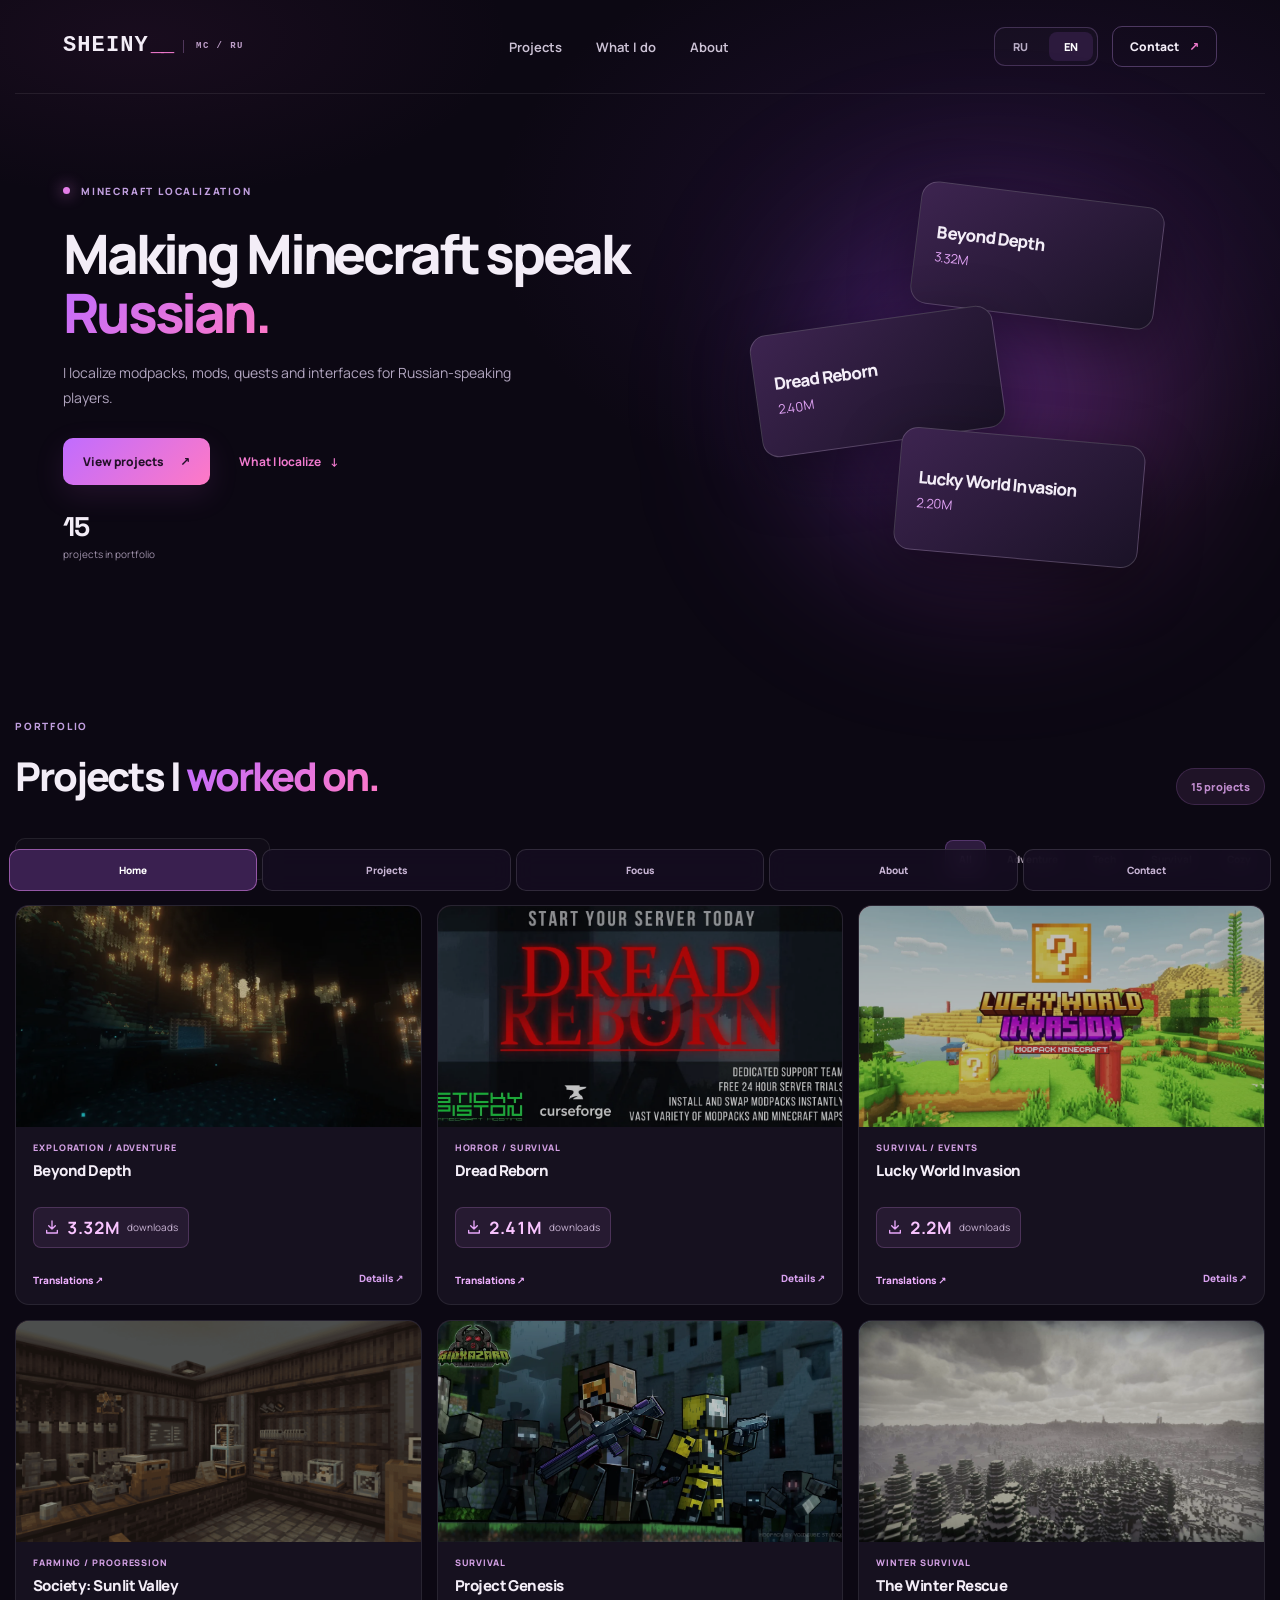
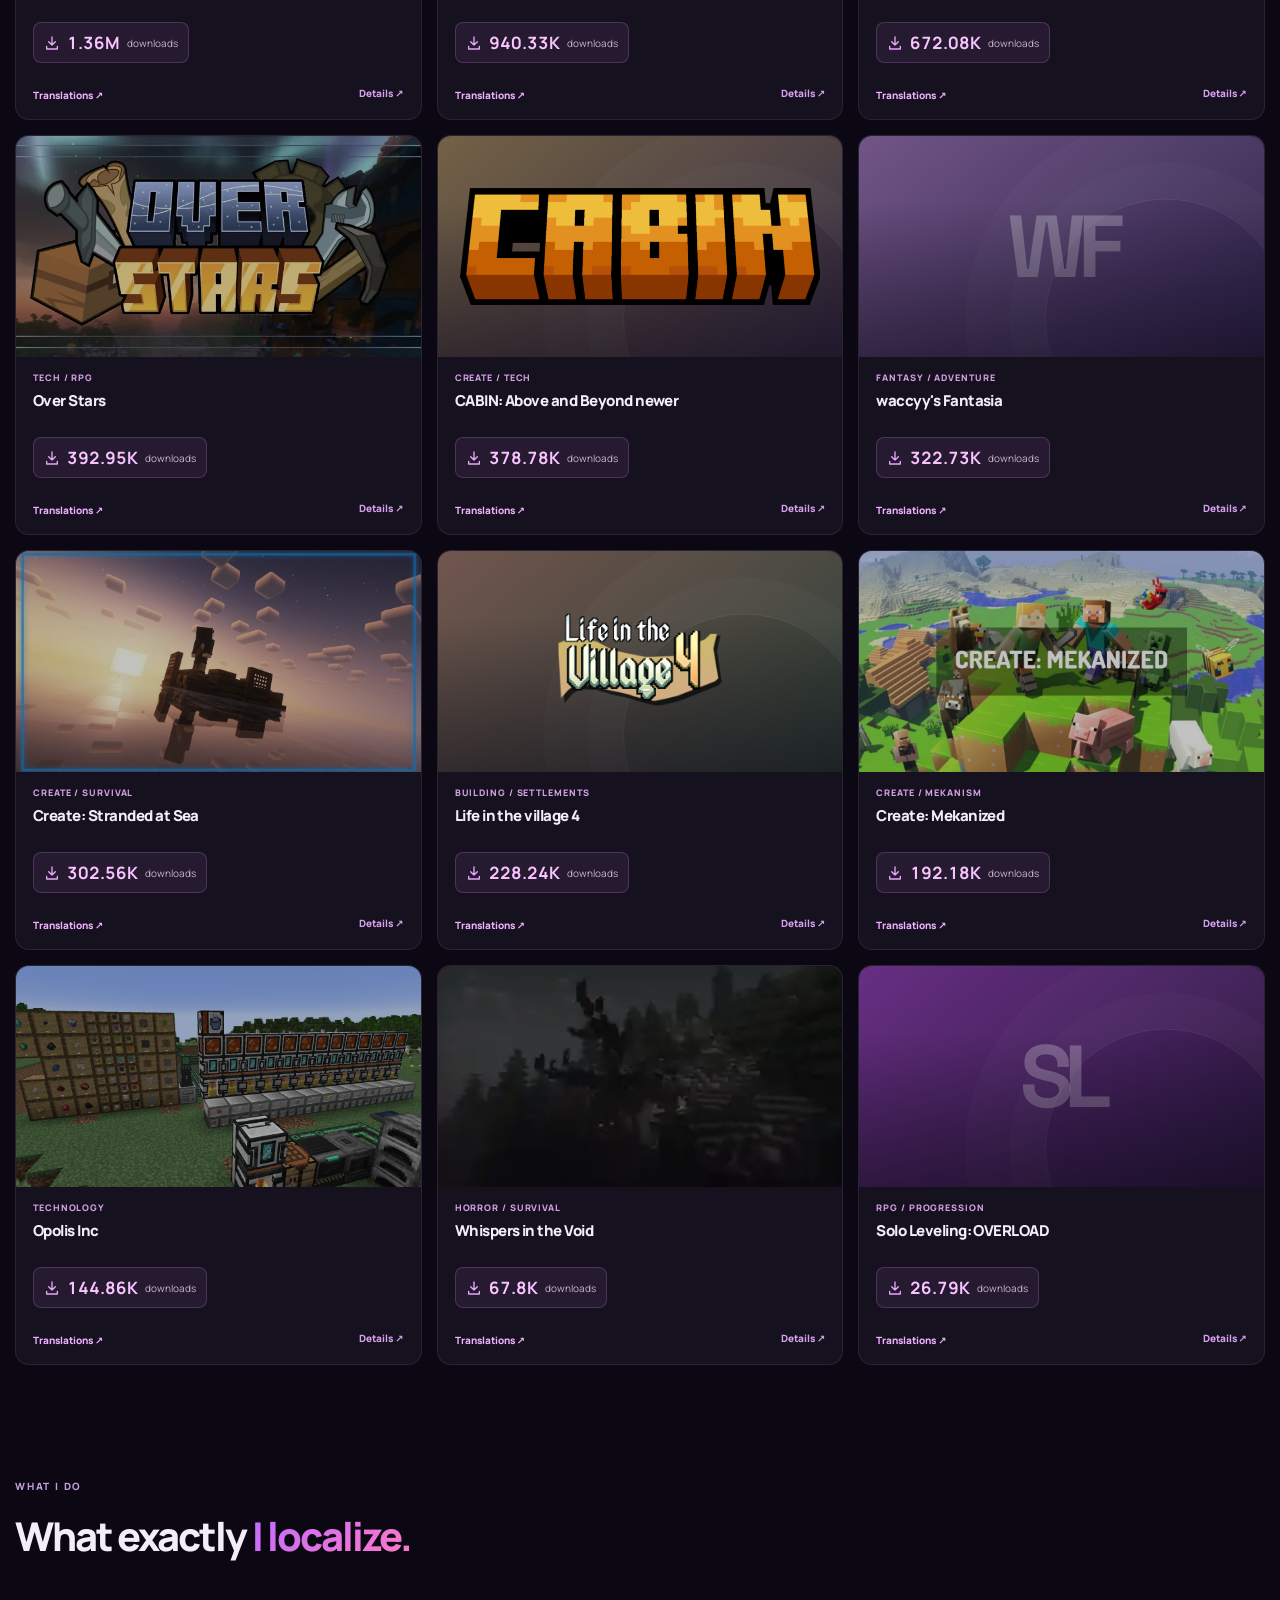
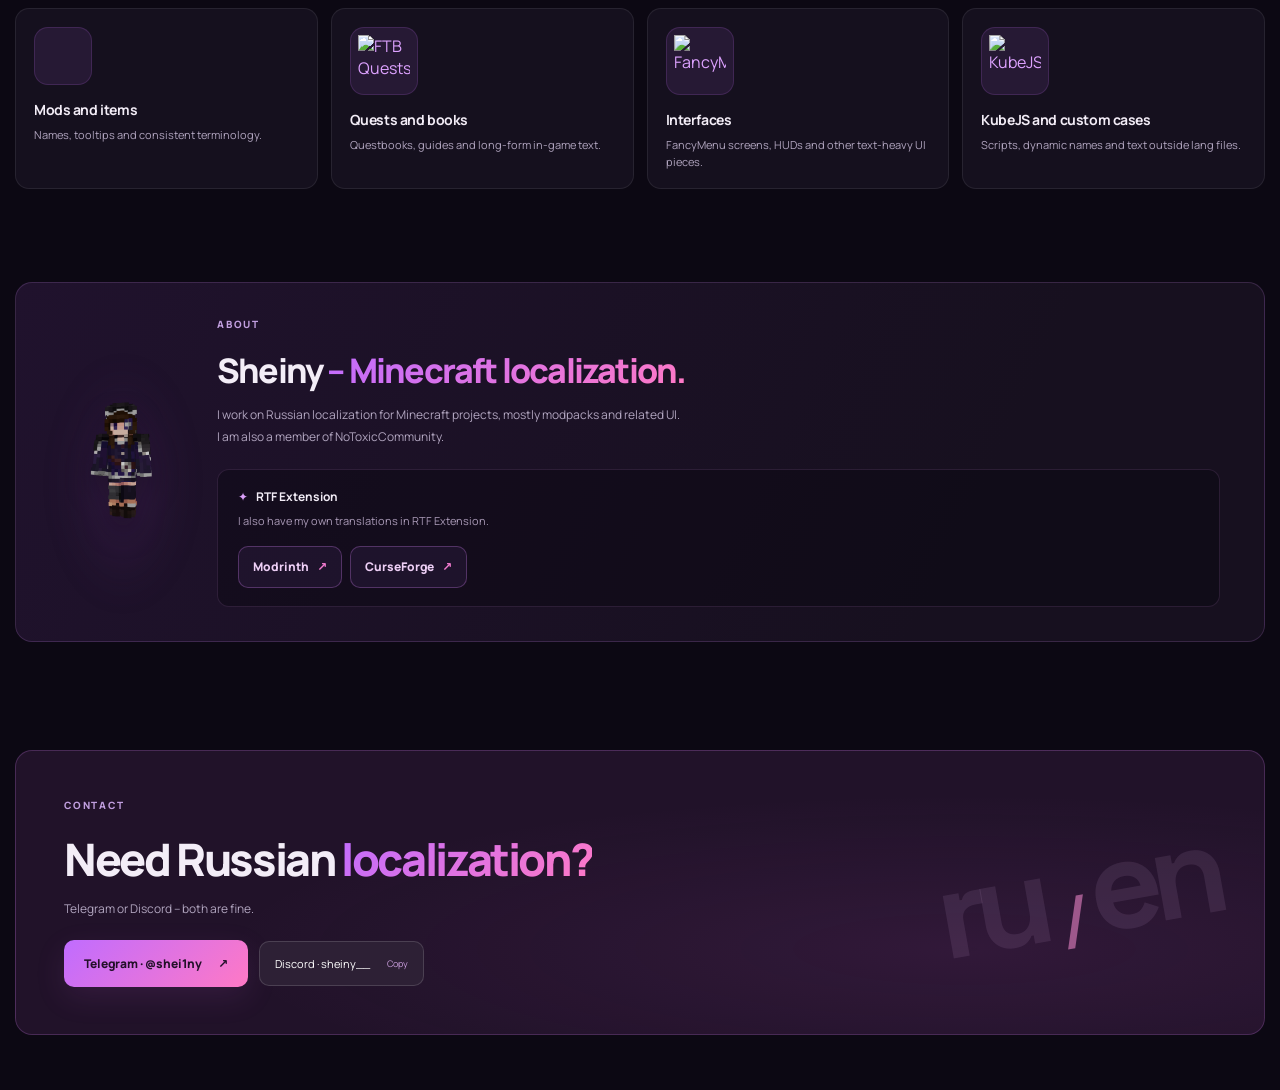
==== index.html @ 76d70dc8 "Replace rotating awkward poses with single natural Sheiny portrait; remove prop images" ====
<!doctype html>
<html lang="ru">
<head>
  <meta charset="utf-8">
  <meta name="viewport" content="width=device-width, initial-scale=1">
  <meta name="theme-color" content="#0c0813">
  <meta name="description" content="Sheiny – Minecraft localization portfolio.">
  <meta property="og:type" content="website">
  <meta property="og:title" content="Sheiny – Minecraft localization">
  <meta property="og:description" content="Minecraft modpacks, quests, UI and mod localization.">
  <title>Sheiny – Minecraft localization</title>
  <link rel="icon" href="./favicon.svg" type="image/svg+xml">
  <link rel="stylesheet" href="./styles.css?v=15">
  
</head>
<body>
<nav class="quick-nav" aria-label="Quick navigation"><a href="#top" data-section-link="top" data-i18n="quick_home">Главная</a><a href="#work" data-section-link="work" data-i18n="quick_projects">Проекты</a><a href="#approach" data-section-link="approach" data-i18n="quick_focus">Направления</a><a href="#about" data-section-link="about" data-i18n="quick_about">Обо мне</a><a href="#contact" data-section-link="contact" data-i18n="quick_contact">Связь</a></nav>
  <a class="skip-link" href="#work">Skip to projects</a>
  <div class="site-shell" id="top">
    <header class="site-header container">
      <a class="wordmark" href="#top" aria-label="Sheiny – главная"><span class="brand-name">SHEINY<span class="brand-underscores">__</span></span><span class="brand-type" aria-hidden="true">MC / RU</span></a>
      <nav class="site-nav" aria-label="Main navigation">
        <a href="#work" data-i18n="nav_projects">Projects</a>
        <a href="#approach" data-i18n="nav_approach">What I do</a>
        <a href="#about" data-i18n="nav_about">About</a>
      </nav>
      <div class="header-actions">
        <div class="lang-switch" role="group" aria-label="Language switcher">
          <button type="button" class="lang-btn" data-lang="ru" aria-pressed="false">RU</button>
          <button type="button" class="lang-btn" data-lang="en" aria-pressed="false">EN</button>
        </div>
        <a class="header-contact" href="https://t.me/shei1ny" target="_blank" rel="noopener noreferrer"><span data-i18n="header_contact">Contact</span> <span aria-hidden="true">↗</span></a>
      </div>
    </header>

    <main>
      <section class="hero container" aria-labelledby="hero-title">
        <div class="hero-copy">
          <div class="eyebrow"><span class="live-dot" aria-hidden="true"></span><span data-i18n="hero_eyebrow">MINECRAFT LOCALIZATION</span></div>
          <h1 id="hero-title" data-i18n-html="hero_title">Making Minecraft speak <em>Russian.</em></h1>
          <p class="hero-desc" data-i18n="hero_desc">I localize modpacks, mods, quests and interfaces for Russian-speaking players.</p>
          <div class="hero-actions">
            <a class="primary-action" href="#work"><span data-i18n="hero_action_primary">View projects</span> <span aria-hidden="true">↗</span></a>
            <a class="quiet-link" href="#approach"><span data-i18n="hero_action_secondary">What I localize</span> <span aria-hidden="true">↓</span></a>
          </div>
          <div class="hero-stats" aria-label="Portfolio stats">
            <div><strong>15</strong><span data-i18n="stat_projects">projects</span></div>


          </div>
        </div>
        <div class="hero-art" aria-hidden="true">
          <div class="hero-glow"></div>
          <div class="hero-stack-card hero-stack-a"><strong>Beyond Depth</strong><span>3.32M</span></div>
          <div class="hero-stack-card hero-stack-b"><strong>Dread Reborn</strong><span>2.40M</span></div>
          <div class="hero-stack-card hero-stack-c"><strong>Lucky World Invasion</strong><span>2.20M</span></div>
        </div>
      </section>

      <section class="projects section container" id="work" aria-labelledby="work-title">
        <div class="section-head">
          <div>
            <div class="section-overline"><span data-i18n="portfolio_overline">PORTFOLIO</span></div>
            <h2 id="work-title" data-i18n-html="work_title">Projects I <span>worked on.</span></h2>

          </div>
          <span class="section-count" id="count-label">15 проектов</span>
        </div>
        <div class="catalog-tools">
          <label class="search-box" for="project-search">
            <svg aria-hidden="true" viewBox="0 0 24 24" width="18" height="18" fill="none" stroke="currentColor" stroke-width="1.8"><circle cx="11" cy="11" r="7"/><path d="m16.5 16.5 5 5"/></svg>
            <input id="project-search" type="search" placeholder="Найти сборку..." autocomplete="off" aria-label="Project search">
          </label>
          <div class="filter-pills" role="group" aria-label="Category filters">
            <button class="filter active" type="button" data-filter="all" aria-pressed="true" data-i18n="filter_all">All</button>
            <button class="filter" type="button" data-filter="adventure" aria-pressed="false" data-i18n="filter_adventure">Adventure</button>
            <button class="filter" type="button" data-filter="tech" aria-pressed="false" data-i18n="filter_tech">Tech</button>
            <button class="filter" type="button" data-filter="survival" aria-pressed="false" data-i18n="filter_survival">Survival</button>
            <button class="filter" type="button" data-filter="cozy" aria-pressed="false" data-i18n="filter_cozy">Cozy</button>
          </div>
        </div>
        <div class="project-grid" id="project-grid" aria-live="polite">
<article class="project-card" style="--tile-a:#5f3f7a;--tile-b:#211c38"><div class="card-cover"><span class="cover-letter">BD</span><img class="cover-photo" src="./assets/cover-beyond-depth.webp" alt="Beyond Depth" loading="lazy" onerror="if(this.dataset.fallback){this.src=this.dataset.fallback;this.removeAttribute('data-fallback')}else this.style.display='none'"><span class="cover-label">Перевод для KennnyMC</span></div><div class="card-body"><span class="card-meta">Исследование / приключения</span><h3 class="card-title">Beyond Depth</h3><div class="card-downloads"><svg class="download-icon" aria-hidden="true" viewBox="0 0 24 24" width="16" height="16" fill="none" stroke="currentColor" stroke-width="2" stroke-linecap="round" stroke-linejoin="round"><path d="M12 3v12m-5-5 5 5 5-5M4 17v4h16v-4"/></svg><strong>3,32 млн</strong><small>скачиваний</small></div><div class="card-footer"><a class="translation-action" href="https://kennyminecraft.ru/" target="_blank" rel="noopener noreferrer">Русификаторы ↗</a><a class="catalog-static-link" href="https://www.curseforge.com/minecraft/modpacks/beyond-depth" target="_blank" rel="noopener noreferrer">Подробнее ↗</a></div></div></article>
<article class="project-card" style="--tile-a:#543647;--tile-b:#1b161e"><div class="card-cover"><span class="cover-letter">DR</span><img class="cover-photo" src="./assets/cover-dread-reborn.webp" alt="Dread Reborn" loading="lazy" onerror="if(this.dataset.fallback){this.src=this.dataset.fallback;this.removeAttribute('data-fallback')}else this.style.display='none'"><span class="cover-label">Перевод для KennnyMC</span></div><div class="card-body"><span class="card-meta">Хоррор / выживание</span><h3 class="card-title">Dread Reborn</h3><div class="card-downloads"><svg class="download-icon" aria-hidden="true" viewBox="0 0 24 24" width="16" height="16" fill="none" stroke="currentColor" stroke-width="2" stroke-linecap="round" stroke-linejoin="round"><path d="M12 3v12m-5-5 5 5 5-5M4 17v4h16v-4"/></svg><strong>2,41 млн</strong><small>скачиваний</small></div><div class="card-footer"><a class="translation-action" href="https://kennyminecraft.ru/" target="_blank" rel="noopener noreferrer">Русификаторы ↗</a><a class="catalog-static-link" href="https://www.curseforge.com/minecraft/modpacks/dread-arrenek" target="_blank" rel="noopener noreferrer">Подробнее ↗</a></div></div></article>
<article class="project-card" style="--tile-a:#b45f67;--tile-b:#4a2d63"><div class="card-cover"><span class="cover-letter">LW</span><img class="cover-photo" src="./assets/cover-lucky-world-invasion.webp" alt="Lucky World Invasion" loading="lazy" data-fallback="./assets/lucky-icon.png" onerror="if(this.dataset.fallback){this.src=this.dataset.fallback;this.removeAttribute('data-fallback')}else this.style.display='none'"><span class="cover-label">Перевод для KennnyMC</span></div><div class="card-body"><span class="card-meta">Выживание / события</span><h3 class="card-title">Lucky World Invasion</h3><div class="card-downloads"><svg class="download-icon" aria-hidden="true" viewBox="0 0 24 24" width="16" height="16" fill="none" stroke="currentColor" stroke-width="2" stroke-linecap="round" stroke-linejoin="round"><path d="M12 3v12m-5-5 5 5 5-5M4 17v4h16v-4"/></svg><strong>2,2 млн</strong><small>скачиваний</small></div><div class="card-footer"><a class="translation-action" href="https://kennyminecraft.ru/" target="_blank" rel="noopener noreferrer">Русификаторы ↗</a><a class="catalog-static-link" href="https://www.curseforge.com/minecraft/modpacks/lucky-world-invasion" target="_blank" rel="noopener noreferrer">Подробнее ↗</a></div></div></article>
<article class="project-card" style="--tile-a:#745c4d;--tile-b:#272033"><div class="card-cover"><span class="cover-letter">SV</span><img class="cover-photo" src="./assets/society-author.png" alt="Society: Sunlit Valley" loading="lazy" onerror="if(this.dataset.fallback){this.src=this.dataset.fallback;this.removeAttribute('data-fallback')}else this.style.display='none'"><span class="cover-label">Перевод для KennnyMC</span></div><div class="card-body"><span class="card-meta">Фермерство / развитие</span><h3 class="card-title">Society: Sunlit Valley</h3><div class="card-downloads"><svg class="download-icon" aria-hidden="true" viewBox="0 0 24 24" width="16" height="16" fill="none" stroke="currentColor" stroke-width="2" stroke-linecap="round" stroke-linejoin="round"><path d="M12 3v12m-5-5 5 5 5-5M4 17v4h16v-4"/></svg><strong>1,36 млн</strong><small>скачиваний</small></div><div class="card-footer"><a class="translation-action" href="https://kennyminecraft.ru/" target="_blank" rel="noopener noreferrer">Русификаторы ↗</a><a class="catalog-static-link" href="https://www.curseforge.com/minecraft/modpacks/society-sunlit-valley" target="_blank" rel="noopener noreferrer">Подробнее ↗</a></div></div></article>
<article class="project-card" style="--tile-a:#4c304b;--tile-b:#17222c"><div class="card-cover"><span class="cover-letter">PG</span><img class="cover-photo" src="./assets/cover-project-genesis.webp" alt="Project Genesis" loading="lazy" onerror="if(this.dataset.fallback){this.src=this.dataset.fallback;this.removeAttribute('data-fallback')}else this.style.display='none'"><span class="cover-label">Перевод для KennnyMC</span></div><div class="card-body"><span class="card-meta">Выживание</span><h3 class="card-title">Project Genesis</h3><div class="card-downloads"><svg class="download-icon" aria-hidden="true" viewBox="0 0 24 24" width="16" height="16" fill="none" stroke="currentColor" stroke-width="2" stroke-linecap="round" stroke-linejoin="round"><path d="M12 3v12m-5-5 5 5 5-5M4 17v4h16v-4"/></svg><strong>940,33 тыс.</strong><small>скачиваний</small></div><div class="card-footer"><a class="translation-action" href="https://kennyminecraft.ru/" target="_blank" rel="noopener noreferrer">Русификаторы ↗</a><a class="catalog-static-link" href="https://www.curseforge.com/minecraft/modpacks/biohazard-project-genesis" target="_blank" rel="noopener noreferrer">Подробнее ↗</a></div></div></article>
<article class="project-card" style="--tile-a:#65819a;--tile-b:#263145"><div class="card-cover"><span class="cover-letter">W</span><img class="cover-photo" src="./assets/winter-author.jpg" alt="The Winter Rescue" loading="lazy" onerror="if(this.dataset.fallback){this.src=this.dataset.fallback;this.removeAttribute('data-fallback')}else this.style.display='none'"><span class="cover-label">Перевод для KennnyMC</span></div><div class="card-body"><span class="card-meta">Зимнее выживание</span><h3 class="card-title">The Winter Rescue</h3><div class="card-downloads"><svg class="download-icon" aria-hidden="true" viewBox="0 0 24 24" width="16" height="16" fill="none" stroke="currentColor" stroke-width="2" stroke-linecap="round" stroke-linejoin="round"><path d="M12 3v12m-5-5 5 5 5-5M4 17v4h16v-4"/></svg><strong>672,08 тыс.</strong><small>скачиваний</small></div><div class="card-footer"><a class="translation-action" href="https://kennyminecraft.ru/" target="_blank" rel="noopener noreferrer">Русификаторы ↗</a><a class="catalog-static-link" href="https://www.curseforge.com/minecraft/modpacks/the-winter-rescue" target="_blank" rel="noopener noreferrer">Подробнее ↗</a></div></div></article>
<article class="project-card" style="--tile-a:#394882;--tile-b:#171530"><div class="card-cover"><span class="cover-letter">OS</span><img class="cover-photo" src="./assets/cover-over-stars.webp" alt="Over Stars" loading="lazy" onerror="if(this.dataset.fallback){this.src=this.dataset.fallback;this.removeAttribute('data-fallback')}else this.style.display='none'"><span class="cover-label">Перевод для KennnyMC</span></div><div class="card-body"><span class="card-meta">Технологии / RPG</span><h3 class="card-title">Over Stars</h3><div class="card-downloads"><svg class="download-icon" aria-hidden="true" viewBox="0 0 24 24" width="16" height="16" fill="none" stroke="currentColor" stroke-width="2" stroke-linecap="round" stroke-linejoin="round"><path d="M12 3v12m-5-5 5 5 5-5M4 17v4h16v-4"/></svg><strong>392,95 тыс.</strong><small>скачиваний</small></div><div class="card-footer"><a class="translation-action" href="https://kennyminecraft.ru/" target="_blank" rel="noopener noreferrer">Русификаторы ↗</a><a class="catalog-static-link" href="https://www.curseforge.com/minecraft/modpacks/over-stars" target="_blank" rel="noopener noreferrer">Подробнее ↗</a></div></div></article>
<article class="project-card" style="--tile-a:#736246;--tile-b:#30263e"><div class="card-cover"><span class="cover-letter">CA</span><img class="cover-photo" src="./assets/cabin-logo.png" alt="CABIN: Above and Beyond newer" loading="lazy" onerror="if(this.dataset.fallback){this.src=this.dataset.fallback;this.removeAttribute('data-fallback')}else this.style.display='none'"><span class="cover-label">Перевод для KennnyMC</span></div><div class="card-body"><span class="card-meta">Create / технологии</span><h3 class="card-title">CABIN: Above and Beyond newer</h3><div class="card-downloads"><svg class="download-icon" aria-hidden="true" viewBox="0 0 24 24" width="16" height="16" fill="none" stroke="currentColor" stroke-width="2" stroke-linecap="round" stroke-linejoin="round"><path d="M12 3v12m-5-5 5 5 5-5M4 17v4h16v-4"/></svg><strong>378,78 тыс.</strong><small>скачиваний</small></div><div class="card-footer"><a class="translation-action" href="https://kennyminecraft.ru/" target="_blank" rel="noopener noreferrer">Русификаторы ↗</a><a class="catalog-static-link" href="https://www.curseforge.com/minecraft/modpacks/cabin" target="_blank" rel="noopener noreferrer">Подробнее ↗</a></div></div></article>
<article class="project-card" style="--tile-a:#715587;--tile-b:#2a2046"><div class="card-cover"><span class="cover-letter">WF</span><span class="cover-label">Перевод для KennnyMC</span></div><div class="card-body"><span class="card-meta">Фэнтези / приключения</span><h3 class="card-title">waccyy's Fantasia</h3><div class="card-downloads"><svg class="download-icon" aria-hidden="true" viewBox="0 0 24 24" width="16" height="16" fill="none" stroke="currentColor" stroke-width="2" stroke-linecap="round" stroke-linejoin="round"><path d="M12 3v12m-5-5 5 5 5-5M4 17v4h16v-4"/></svg><strong>322,73 тыс.</strong><small>скачиваний</small></div><div class="card-footer"><a class="translation-action" href="https://kennyminecraft.ru/" target="_blank" rel="noopener noreferrer">Русификаторы ↗</a><a class="catalog-static-link" href="https://www.curseforge.com/minecraft/modpacks/waccyys-fantasia" target="_blank" rel="noopener noreferrer">Подробнее ↗</a></div></div></article>
<article class="project-card" style="--tile-a:#50428b;--tile-b:#1e213e"><div class="card-cover"><span class="cover-letter">CS</span><img class="cover-photo" src="./assets/cover-create-stranded-at-sea.webp" alt="Create: Stranded at Sea" loading="lazy" onerror="if(this.dataset.fallback){this.src=this.dataset.fallback;this.removeAttribute('data-fallback')}else this.style.display='none'"><span class="cover-label">Перевод для KennnyMC</span></div><div class="card-body"><span class="card-meta">Create / выживание</span><h3 class="card-title">Create: Stranded at Sea</h3><div class="card-downloads"><svg class="download-icon" aria-hidden="true" viewBox="0 0 24 24" width="16" height="16" fill="none" stroke="currentColor" stroke-width="2" stroke-linecap="round" stroke-linejoin="round"><path d="M12 3v12m-5-5 5 5 5-5M4 17v4h16v-4"/></svg><strong>302,56 тыс.</strong><small>скачиваний</small></div><div class="card-footer"><a class="translation-action" href="https://kennyminecraft.ru/" target="_blank" rel="noopener noreferrer">Русификаторы ↗</a><a class="catalog-static-link" href="https://www.curseforge.com/minecraft/modpacks/create-stranded-at-sea" target="_blank" rel="noopener noreferrer">Подробнее ↗</a></div></div></article>
<article class="project-card" style="--tile-a:#71564e;--tile-b:#293b32"><div class="card-cover"><span class="cover-letter">LV</span><img class="cover-photo" src="./assets/life-village-4-logo.png" alt="Life in the village 4" loading="lazy" onerror="if(this.dataset.fallback){this.src=this.dataset.fallback;this.removeAttribute('data-fallback')}else this.style.display='none'"><span class="cover-label">Перевод для KennnyMC</span></div><div class="card-body"><span class="card-meta">Строительство / поселения</span><h3 class="card-title">Life in the village 4</h3><div class="card-downloads"><svg class="download-icon" aria-hidden="true" viewBox="0 0 24 24" width="16" height="16" fill="none" stroke="currentColor" stroke-width="2" stroke-linecap="round" stroke-linejoin="round"><path d="M12 3v12m-5-5 5 5 5-5M4 17v4h16v-4"/></svg><strong>228,24 тыс.</strong><small>скачиваний</small></div><div class="card-footer"><a class="translation-action" href="https://kennyminecraft.ru/" target="_blank" rel="noopener noreferrer">Русификаторы ↗</a><a class="catalog-static-link" href="https://www.curseforge.com/minecraft/modpacks/life-in-the-village-4" target="_blank" rel="noopener noreferrer">Подробнее ↗</a></div></div></article>
<article class="project-card" style="--tile-a:#696251;--tile-b:#26283b"><div class="card-cover"><span class="cover-letter">CM</span><img class="cover-photo" src="./assets/cover-create-mekanized.webp" alt="Create: Mekanized" loading="lazy" onerror="if(this.dataset.fallback){this.src=this.dataset.fallback;this.removeAttribute('data-fallback')}else this.style.display='none'"><span class="cover-label">Перевод для KennnyMC</span></div><div class="card-body"><span class="card-meta">Create / Mekanism</span><h3 class="card-title">Create: Mekanized</h3><div class="card-downloads"><svg class="download-icon" aria-hidden="true" viewBox="0 0 24 24" width="16" height="16" fill="none" stroke="currentColor" stroke-width="2" stroke-linecap="round" stroke-linejoin="round"><path d="M12 3v12m-5-5 5 5 5-5M4 17v4h16v-4"/></svg><strong>192,18 тыс.</strong><small>скачиваний</small></div><div class="card-footer"><a class="translation-action" href="https://kennyminecraft.ru/" target="_blank" rel="noopener noreferrer">Русификаторы ↗</a><a class="catalog-static-link" href="https://www.curseforge.com/minecraft/modpacks/create-mekanized" target="_blank" rel="noopener noreferrer">Подробнее ↗</a></div></div></article>
<article class="project-card" style="--tile-a:#465b72;--tile-b:#1b2638"><div class="card-cover"><span class="cover-letter">OI</span><img class="cover-photo" src="./assets/cover-opolis-inc.webp" alt="Opolis Inc" loading="lazy" onerror="if(this.dataset.fallback){this.src=this.dataset.fallback;this.removeAttribute('data-fallback')}else this.style.display='none'"><span class="cover-label">Перевод для KennnyMC</span></div><div class="card-body"><span class="card-meta">Технологии</span><h3 class="card-title">Opolis Inc</h3><div class="card-downloads"><svg class="download-icon" aria-hidden="true" viewBox="0 0 24 24" width="16" height="16" fill="none" stroke="currentColor" stroke-width="2" stroke-linecap="round" stroke-linejoin="round"><path d="M12 3v12m-5-5 5 5 5-5M4 17v4h16v-4"/></svg><strong>144,86 тыс.</strong><small>скачиваний</small></div><div class="card-footer"><a class="translation-action" href="https://kennyminecraft.ru/" target="_blank" rel="noopener noreferrer">Русификаторы ↗</a><a class="catalog-static-link" href="https://www.curseforge.com/minecraft/modpacks/opolis-inc" target="_blank" rel="noopener noreferrer">Подробнее ↗</a></div></div></article>
<article class="project-card" style="--tile-a:#352345;--tile-b:#131925"><div class="card-cover"><span class="cover-letter">W</span><img class="cover-photo" src="./assets/whispers.webp" alt="Whispers in the Void" loading="lazy" onerror="if(this.dataset.fallback){this.src=this.dataset.fallback;this.removeAttribute('data-fallback')}else this.style.display='none'"><span class="cover-label">Перевод для KennnyMC</span></div><div class="card-body"><span class="card-meta">Хоррор / выживание</span><h3 class="card-title">Whispers in the Void</h3><div class="card-downloads"><svg class="download-icon" aria-hidden="true" viewBox="0 0 24 24" width="16" height="16" fill="none" stroke="currentColor" stroke-width="2" stroke-linecap="round" stroke-linejoin="round"><path d="M12 3v12m-5-5 5 5 5-5M4 17v4h16v-4"/></svg><strong>67,8 тыс.</strong><small>скачиваний</small></div><div class="card-footer"><a class="translation-action" href="https://kennyminecraft.ru/" target="_blank" rel="noopener noreferrer">Русификаторы ↗</a><a class="catalog-static-link" href="https://www.curseforge.com/minecraft/modpacks/whispers-in-the-void" target="_blank" rel="noopener noreferrer">Подробнее ↗</a></div></div></article>
<article class="project-card" style="--tile-a:#672f83;--tile-b:#251539"><div class="card-cover"><span class="cover-letter">SL</span><span class="cover-label">Перевод для KennnyMC</span></div><div class="card-body"><span class="card-meta">RPG / прокачка</span><h3 class="card-title">Solo Leveling: OVERLOAD</h3><div class="card-downloads"><svg class="download-icon" aria-hidden="true" viewBox="0 0 24 24" width="16" height="16" fill="none" stroke="currentColor" stroke-width="2" stroke-linecap="round" stroke-linejoin="round"><path d="M12 3v12m-5-5 5 5 5-5M4 17v4h16v-4"/></svg><strong>26,79 тыс.</strong><small>скачиваний</small></div><div class="card-footer"><a class="translation-action" href="https://kennyminecraft.ru/" target="_blank" rel="noopener noreferrer">Русификаторы ↗</a><a class="catalog-static-link" href="https://www.curseforge.com/minecraft/modpacks/solo-leveling-overload" target="_blank" rel="noopener noreferrer">Подробнее ↗</a></div></div></article>
</div>
        <div class="empty-state" id="empty-state" hidden>
          <strong data-i18n="empty_title">Nothing found.</strong>
          <p data-i18n="empty_desc">Try another name or reset the filter.</p>
          <button type="button" id="reset-filters" data-i18n="empty_reset">Show all projects</button>
        </div>
        
      </section>

      <section class="section container" id="approach" aria-labelledby="approach-title">
        <div class="section-head compact-text">
          <div>
            <div class="section-overline"><span data-i18n="approach_overline">WHAT I DO</span></div>
            <h2 id="approach-title" data-i18n-html="approach_title">What exactly <span>I localize.</span></h2>

          </div>
        </div>
        <div class="services-grid">
          <article class="service">
            <div class="service-icon service-icon-loaders" aria-label="Fabric, Forge, NeoForge">
              <div class="loader-stack" id="loader-stack" aria-hidden="true">
<span class="loader-badge active" title="Fabric"><img class="loader-brand-icon" src="https://raw.githubusercontent.com/FabricMC/community/main/media/unascribed/png/fabric.png" alt="" loading="eager" decoding="async" onerror="this.style.display='none';this.nextElementSibling.style.display='block'"><svg class="brand-fallback" style="display:none" viewBox="0 0 64 64" aria-hidden="true"><path fill="#f6d588" d="M39 6 21 17l-4 13 8 19 14 9 8-17-9-8 10-5 3-14z"/><path fill="#5b3718" d="M31 15 24 25l4 8 7 2 5-7-3-9z"/></svg></span>
<span class="loader-badge" title="Forge"><img class="loader-brand-icon" src="https://raw.githubusercontent.com/MinecraftForge/MinecraftForge/26.3/icon.ico" alt="" loading="eager" decoding="async" onerror="this.style.display='none';this.nextElementSibling.style.display='block'"><svg class="brand-fallback" style="display:none" viewBox="0 0 64 64" aria-hidden="true"><path fill="#ffb66f" d="M18 20h28l5 8-5 8H18l-5-8z"/><path fill="#ffe0bf" d="M25 15h14v8H25z"/><path fill="#9e5527" d="M21 36h22v13H21z"/></svg></span>
<span class="loader-badge" title="NeoForge"><img class="loader-brand-icon" src="https://raw.githubusercontent.com/neoforged/.github/main/art/neoforged_icon_16x16.png" alt="" loading="eager" decoding="async" onerror="this.style.display='none';this.nextElementSibling.style.display='block'"><svg class="brand-fallback" style="display:none" viewBox="0 0 64 64" aria-hidden="true"><path fill="#9ec9ff" d="M32 8 52 20v24L32 56 12 44V20z"/><path fill="#fff" d="M32 18 43 24v16L32 46 21 40V24z"/></svg></span>
</div>
            </div>
            <h3 data-i18n="service_mods_title">Mods and items</h3>
            <p data-i18n="service_mods_desc">Names, tooltips and consistent terminology.</p>
          </article>
          <article class="service">
            <div class="service-icon icon-illustrated" aria-label="FTB Quests">
              <img class="mod-icon pixel-art" src="https://raw.githubusercontent.com/FTBTeam/FTB-Quests/main/common/src/main/resources/assets/ftbquests/textures/item/book.png" alt="FTB Quests" loading="lazy">
            </div>
            <h3 data-i18n="service_quests_title">Quests and books</h3>
            <p data-i18n="service_quests_desc">Questbooks, guides and long-form in-game text.</p>
          </article>
          <article class="service">
            <div class="service-icon icon-illustrated" aria-label="FancyMenu">
              <img class="mod-icon" src="https://raw.githubusercontent.com/Keksuccino/FancyMenu/master/assets/fancymenu_glyph_128x128.png" alt="FancyMenu" loading="lazy">
            </div>
            <h3 data-i18n="service_ui_title">Interfaces</h3>
            <p data-i18n="service_ui_desc">FancyMenu screens, HUDs and text-heavy UI pieces.</p>
          </article>
          <article class="service">
            <div class="service-icon icon-illustrated" aria-label="KubeJS">
              <img class="mod-icon" src="https://raw.githubusercontent.com/kube-mods/kubejs/2601/src/main/resources/kubejs_logo.png" alt="KubeJS" loading="lazy">
            </div>
            <h3 data-i18n="service_code_title">KubeJS and custom cases</h3>
            <p data-i18n="service_code_desc">Scripts, dynamic names and text hidden outside lang files.</p>
          </article>
        </div>
      </section>

      <section class="section container about-section" id="about" aria-labelledby="about-title">
        <div class="about-card">
          <div class="about-avatar">
            <img class="avatar-portrait" src="./assets/sheiny-portrait.png" alt="Sheiny__ – Minecraft skin" loading="lazy" width="440" height="520">
          </div>
          <div class="about-content">
            <div class="section-overline"><span data-i18n="about_overline">ABOUT</span></div>
            <h2 id="about-title" data-i18n-html="about_title">Sheiny <span>– Minecraft localization.</span></h2>
            <p data-i18n="about_desc">I work on Russian localization for Minecraft projects, mostly modpacks and related UI.</p>
            <p class="community-note" data-i18n="community_note">I am also a member of NoToxicCommunity.</p>
            <div class="rtf-proof">
              <div><span class="proof-mark">✦</span> <strong data-i18n="rtf_title">RTF Extension</strong></div>
              <p data-i18n="rtf_desc">I also have my own translations in RTF Extension.</p>
<div class="rtf-platform-links">
<a class="rtf-platform-link" href="https://modrinth.com/resourcepack/rtf-extension" target="_blank" rel="noopener noreferrer"><img src="https://modrinth.com/favicon.ico" alt="" width="20" height="20" onerror="this.style.display='none'">Modrinth <span aria-hidden="true">↗</span></a>
<a class="rtf-platform-link" href="https://www.curseforge.com/minecraft/texture-packs/rtf-extension" target="_blank" rel="noopener noreferrer"><img src="https://www.curseforge.com/favicon.ico" alt="" width="20" height="20" onerror="this.style.display='none'">CurseForge <span aria-hidden="true">↗</span></a>
</div>
            </div>
          </div>
        </div>
      </section>

      <section class="contact-section container" id="contact" aria-labelledby="contact-title">
        <div>
          <div class="section-overline"><span data-i18n="contact_overline">CONTACT</span></div>
          <h2 id="contact-title" data-i18n-html="contact_title">Need Russian <span>localization?</span></h2>
          <p data-i18n="contact_desc">Telegram or Discord – both are fine.</p>
          <div class="contact-actions">
            <a class="primary-action" href="https://t.me/shei1ny" target="_blank" rel="noopener noreferrer">Telegram · @shei1ny <span aria-hidden="true">↗</span></a>
            <button class="discord-copy" id="copy-discord" type="button">Discord · sheiny__ <span id="copy-label" data-i18n="copy_label">Copy</span></button>
          </div>
        </div>
        <div class="contact-decoration" aria-hidden="true">ru <span>/</span> en</div>
      </section>
    </main>

    </div>

  <dialog class="project-dialog" id="project-dialog" aria-labelledby="dialog-title">
    <button class="dialog-close" id="dialog-close" type="button" aria-label="Close">×</button>
    <div id="dialog-content"></div>
  </dialog>
<nav class="mobile-dock" aria-label="Quick navigation"><a href="#top" data-section-link="top" data-i18n="quick_home">Главная</a><a href="#work" data-section-link="work" data-i18n="quick_projects">Проекты</a><a href="#approach" data-section-link="approach" data-i18n="quick_focus">Направления</a><a href="#about" data-section-link="about" data-i18n="quick_about">Обо мне</a><a href="#contact" data-section-link="contact" data-i18n="quick_contact">Связь</a></nav>
<script id="sheiny-inline-app-v14">
'use strict';

const projects = [
  {
    name:'Whispers in the Void',downloads:67801,curseforge:'https://www.curseforge.com/minecraft/modpacks/whispers-in-the-void',theme:'survival',
    genre:{ru:'Хоррор / выживание',en:'Horror / survival'},
    desc:{ru:'Мрачная хоррор-сборка с выживанием и исследованием.',en:'Dark horror-focused pack with survival and exploration.'},
    source:'https://www.curseforge.com/minecraft/modpacks/whispers-in-the-void/gallery',color:['#352345','#131925'],abbr:'W'
  },
  {
    name:'The Winter Rescue',downloads:672081,curseforge:'https://www.curseforge.com/minecraft/modpacks/the-winter-rescue',theme:'survival',
    genre:{ru:'Зимнее выживание',en:'Winter survival'},
    desc:{ru:'Холодный мир, обогрев, техника и выживание.',en:'Cold-world survival with heating, tech and progression.'},
    source:'https://www.curseforge.com/minecraft/modpacks/the-winter-rescue/gallery',color:['#65819a','#263145'],abbr:'W'
  },
  {
    name:'Solo Leveling: OVERLOAD',downloads:26787,curseforge:'https://www.curseforge.com/minecraft/modpacks/solo-leveling-overload',theme:'adventure',
    genre:{ru:'RPG / прокачка',en:'RPG / progression'},
    desc:{ru:'Ролевая сборка с прокачкой, уровнями и особыми интерфейсами.',en:'RPG-oriented pack with skills, levels and custom interfaces.'},
    color:['#672f83','#251539'],abbr:'SL'
  },
  {
    name:'Society: Sunlit Valley',downloads:1355971,curseforge:'https://www.curseforge.com/minecraft/modpacks/society-sunlit-valley',theme:'cozy',
    genre:{ru:'Фермерство / развитие',en:'Farming / progression'},
    desc:{ru:'Фермерство, развитие базы и долгая прогрессия.',en:'Farming, base growth and long-term progression.'},
    source:'https://www.curseforge.com/minecraft/modpacks/society-sunlit-valley/gallery',color:['#745c4d','#272033'],abbr:'SV'
  },
  {
    name:'Project Genesis',downloads:940332,curseforge:'https://www.curseforge.com/minecraft/modpacks/biohazard-project-genesis',theme:'survival',
    genre:{ru:'Выживание',en:'Survival'},
    desc:{ru:'Сборка из каталога переводов с выживанием и исследованием.',en:'A survival-oriented entry from the translation catalog.'},
    color:['#4c304b','#17222c'],abbr:'PG'
  },
  {
    name:'Over Stars',downloads:392949,curseforge:'https://www.curseforge.com/minecraft/modpacks/over-stars',theme:'tech',
    genre:{ru:'Технологии / RPG',en:'Tech / RPG'},
    desc:{ru:'Технологическая прогрессия, квесты и приключения.',en:'Technology progression mixed with quests and adventure.'},
    color:['#394882','#171530'],abbr:'OS'
  },
  {
    name:'Opolis Inc',downloads:144856,curseforge:'https://www.curseforge.com/minecraft/modpacks/opolis-inc',theme:'tech',
    genre:{ru:'Технологии',en:'Technology'},
    desc:{ru:'Технологическая сборка с поэтапным развитием.',en:'Technology pack with staged progression.'},
    source:'https://www.curseforge.com/minecraft/modpacks/opolis-inc/gallery',color:['#465b72','#1b2638'],abbr:'OI'
  },
  {
    name:'Lucky World Invasion',downloads:2196994,curseforge:'https://www.curseforge.com/minecraft/modpacks/lucky-world-invasion',theme:'survival',
    genre:{ru:'Выживание / события',en:'Survival / events'},
    desc:{ru:'События, вторжения и необычное выживание.',en:'Event-driven survival with invasions and surprises.'},
    source:'https://minecraft.fr/lucky-world-invasion-modpack-minecraft/',color:['#b45f67','#4a2d63'],abbr:'LW'
  },
  {
    name:'Life in the village 4',downloads:228242,curseforge:'https://www.curseforge.com/minecraft/modpacks/life-in-the-village-4',theme:'cozy',
    genre:{ru:'Строительство / поселения',en:'Building / settlements'},
    desc:{ru:'Развитие поселения и управление колонией.',en:'Village growth and colony management.'},
    color:['#71564e','#293b32'],abbr:'LV'
  },
  {
    name:"waccyy's Fantasia",downloads:322728,curseforge:'https://www.curseforge.com/minecraft/modpacks/waccyys-fantasia',theme:'adventure',
    genre:{ru:'Фэнтези / приключения',en:'Fantasy / adventure'},
    desc:{ru:'Фэнтезийное приключение с исследованием мира.',en:'Fantasy adventure with world exploration.'},
    color:['#715587','#2a2046'],abbr:'WF'
  },
  {
    name:'Dread Reborn',downloads:2405408,curseforge:'https://www.curseforge.com/minecraft/modpacks/dread-arrenek',theme:'survival',
    genre:{ru:'Хоррор / выживание',en:'Horror / survival'},
    desc:{ru:'Мрачная атмосфера, угрозы и выживание.',en:'A dark survival pack with horror atmosphere.'},
    color:['#543647','#1b161e'],abbr:'DR'
  },
  {
    name:'Create: Stranded at Sea',downloads:302564,curseforge:'https://www.curseforge.com/minecraft/modpacks/create-stranded-at-sea',theme:'tech',
    genre:{ru:'Create / выживание',en:'Create / survival'},
    desc:{ru:'Океанический мир, Create и продуманная прогрессия.',en:'Ocean survival with Create and structured progression.'},
    source:'https://www.curseforge.com/minecraft/modpacks/create-stranded-at-sea',color:['#50428b','#1e213e'],abbr:'CS'
  },
  {
    name:'Create: Mekanized',downloads:192182,curseforge:'https://www.curseforge.com/minecraft/modpacks/create-mekanized',theme:'tech',
    genre:{ru:'Create / Mekanism',en:'Create / Mekanism'},
    desc:{ru:'Автоматизация и развитие производств.',en:'Automation and factory progression.'},
    color:['#696251','#26283b'],abbr:'CM'
  },
  {
    name:'CABIN: Above and Beyond newer',downloads:378780,curseforge:'https://www.curseforge.com/minecraft/modpacks/cabin',theme:'tech',
    genre:{ru:'Create / технологии',en:'Create / tech'},
    desc:{ru:'Технологическая сборка на основе Create.',en:'Create-based technology progression pack.'},
    color:['#736246','#30263e'],abbr:'CA'
  },
  {
    name:'Beyond Depth',downloads:3321338,curseforge:'https://www.curseforge.com/minecraft/modpacks/beyond-depth',theme:'adventure',
    genre:{ru:'Исследование / приключения',en:'Exploration / adventure'},
    desc:{ru:'Исследование мира и приключения.',en:'World exploration and adventure.'},
    source:'https://www.curseforge.com/minecraft/modpacks/beyond-depth',color:['#5f3f7a','#211c38'],abbr:'BD'
  }
];
const restoredCovers={"Whispers in the Void":"./assets/whispers.webp","The Winter Rescue":"./assets/winter.webp","Society: Sunlit Valley":"./assets/society.webp","Create: Stranded at Sea":"./assets/cover-create-stranded-at-sea.webp","Lucky World Invasion":"./assets/cover-lucky-world-invasion.webp"};
for(const p of projects){p.img=restoredCovers[p.name]||p.img;}
const coverMap={"Whispers in the Void":{"src":"./assets/whispers.webp"},"The Winter Rescue":{"src":"./assets/winter-author.jpg"},"Society: Sunlit Valley":{"src":"./assets/society-author.png"},"Life in the village 4":{"src":"./assets/life-village-4-logo.png"},"CABIN: Above and Beyond newer":{"src":"./assets/cabin-logo.png"},"Lucky World Invasion":{"src":"./assets/cover-lucky-world-invasion.webp","fallback":"./assets/lucky-icon.png"},"Create: Stranded at Sea":{"src":"./assets/cover-create-stranded-at-sea.webp"},"Beyond Depth":{"src":"./assets/cover-beyond-depth.webp"},"Project Genesis":{"src":"./assets/cover-project-genesis.webp"},"Over Stars":{"src":"./assets/cover-over-stars.webp"},"Create: Mekanized":{"src":"./assets/cover-create-mekanized.webp"},"Opolis Inc":{"src":"./assets/cover-opolis-inc.webp"},"Dread Reborn":{"src":"./assets/cover-dread-reborn.webp"}};
for(const p of projects){const e=coverMap[p.name];if(e){p.img=e.src;p.imgFallback=e.fallback||''}}
projects.sort((a,b)=>(b.downloads||0)-(a.downloads||0));


const UI = {
  ru: {
    metaTitle:'Sheiny – переводы Minecraft',
    htmlLang:'ru',
    quick_home:'Главная',quick_projects:'Проекты',quick_focus:'Направления',quick_about:'Обо мне',quick_contact:'Связь',nav_projects:'Проекты', nav_approach:'Что я делаю', nav_about:'Обо мне', header_contact:'Написать',
    hero_eyebrow:'ЛОКАЛИЗАЦИЯ MINECRAFT',
    hero_title:'Чтобы Minecraft говорил <em>по-русски.</em>',
    hero_desc:'Перевожу модпаки, моды, квесты и интерфейсы на русский язык.',
    hero_action_primary:'Посмотреть работы', hero_action_secondary:'Что локализую',
    stat_projects:'сборок в портфолио', stat_rtf:'свои переводы', stat_lang:'автовыбор языка',
    floating_title:'Не просто замена слов.', floating_desc:'Термины, контекст и нормальный русский.', hero_caption:'ОФИЦИАЛЬНЫЕ ИЛЛЮСТРАЦИИ СБОРОК / CURSEFORGE',
    portfolio_overline:'ПОРТФОЛИО', work_title:'Сборки, над которыми <span>я работал.</span>', work_desc:'Переводы для KennnyMC. Скачивания оригинальных сборок, CurseForge (11.10.2026).',
    search_placeholder:'Найти сборку...', filter_all:'Все', filter_adventure:'Приключения', filter_tech:'Технологии', filter_survival:'Выживание', filter_cozy:'Уютные',
    empty_title:'Ничего не найдено.', empty_desc:'Попробуйте другое название или сбросьте фильтр.', empty_reset:'Показать все проекты',
    project_footnote:'Иллюстрации взяты из публичных галерей оригинальных сборок.',
    gallery_overline:'В ИГРЕ', gallery_title:'Разные сборки. <span>Одна цель.</span>', gallery_desc:'Несколько иллюстраций из сборок в портфолио.', source_link:'Источник ↗',
    approach_overline:'ЧТО Я ДЕЛАЮ', approach_title:'Что именно <span>я локализую.</span>', approach_desc:'Не только lang-файлы.',
    service_mods_title:'Моды и предметы', service_mods_desc:'Названия, подсказки и единая терминология.',
    service_quests_title:'Квесты и книги', service_quests_desc:'Квестбуки, руководства и большой игровой текст.',
    service_ui_title:'Интерфейсы', service_ui_desc:'FancyMenu, HUD и другие текстовые элементы UI.',
    service_code_title:'KubeJS и нестандартные случаи', service_code_desc:'Скрипты, динамические названия и строки вне lang-файлов.',
    about_overline:'ОБО МНЕ', about_title:'Sheiny <span>– локализация Minecraft.</span>', about_desc:'Занимаюсь русской локализацией Minecraft-проектов: в основном сборок и связанных интерфейсов.',community_note:'Также состою в NoToxicCommunity.',
    rtf_title:'RTF Extension', rtf_desc:'У меня также есть свои переводы в RTF Extension.',
    contact_overline:'СВЯЗЬ', contact_title:'Нужна русская <span>локализация?</span>', contact_desc:'Можно написать в Telegram или Discord.', copy_label:'Копировать',
    footer_text:'Портфолио локализации Minecraft · 2026', footer_top:'Наверх ↑',
    card_label:'Перевод для KennnyMC',downloads_label:'скачиваний',downloads_asof:'Статистика CurseForge на 11.10.2026', card_status:'Русская локализация', card_more:'Подробнее ↗',translation_card_link:'Русификаторы ↗',
    dialog_contribution:'Мой вклад:', dialog_contribution_text:'работа над русской локализацией для KennnyMC.',
    dialog_translation:'Скриншоты перевода у KennnyMC ↗', dialog_original:'Оригинальная сборка ↗',kenny_site_link:'Русификаторы на сайте Кенни ↗', dialog_note:'Это персональное портфолио, не официальная страница сборки.'
  },
  en: {
    metaTitle:'Sheiny – Minecraft localization',
    htmlLang:'en',
    quick_home:'Home',quick_projects:'Projects',quick_focus:'Focus',quick_about:'About',quick_contact:'Contact',nav_projects:'Projects', nav_approach:'What I do', nav_about:'About', header_contact:'Contact',
    hero_eyebrow:'MINECRAFT LOCALIZATION',
    hero_title:'Making Minecraft speak <em>Russian.</em>',
    hero_desc:'I localize modpacks, mods, quests and interfaces for Russian-speaking players.',
    hero_action_primary:'View projects', hero_action_secondary:'What I localize',
    stat_projects:'projects in portfolio', stat_rtf:'own translations', stat_lang:'auto language',
    floating_title:'More than raw text replacement.', floating_desc:'Terms, context and cleaner Russian.', hero_caption:'OFFICIAL PACK ART / CURSEFORGE',
    portfolio_overline:'PORTFOLIO', work_title:'Projects I <span>worked on.</span>', work_desc:'Translations for KennnyMC. Original pack downloads, CurseForge (Oct 11, 2026).',
    search_placeholder:'Find a project...', filter_all:'All', filter_adventure:'Adventure', filter_tech:'Tech', filter_survival:'Survival', filter_cozy:'Cozy',
    empty_title:'Nothing found.', empty_desc:'Try another name or reset the filter.', empty_reset:'Show all projects',
    project_footnote:'Images are taken from public galleries of the original modpacks.',
    gallery_overline:'IN GAME', gallery_title:'Different packs. <span>One language goal.</span>', gallery_desc:'A few visuals from the packs in this portfolio.', source_link:'Source ↗',
    approach_overline:'WHAT I DO', approach_title:'What exactly <span>I localize.</span>', approach_desc:'Not just lang files.',
    service_mods_title:'Mods and items', service_mods_desc:'Names, tooltips and consistent terminology.',
    service_quests_title:'Quests and books', service_quests_desc:'Questbooks, guides and long-form in-game text.',
    service_ui_title:'Interfaces', service_ui_desc:'FancyMenu screens, HUDs and other text-heavy UI pieces.',
    service_code_title:'KubeJS and custom cases', service_code_desc:'Scripts, dynamic names and text outside lang files.',
    about_overline:'ABOUT', about_title:'Sheiny <span>– Minecraft localization.</span>', about_desc:'I work on Russian localization for Minecraft projects, mostly modpacks and related UI.',community_note:'I am also a member of NoToxicCommunity.',
    rtf_title:'RTF Extension', rtf_desc:'I also have my own translations in RTF Extension.',
    contact_overline:'CONTACT', contact_title:'Need Russian <span>localization?</span>', contact_desc:'Telegram or Discord – both are fine.', copy_label:'Copy',
    footer_text:'Minecraft localization portfolio · 2026', footer_top:'Back to top ↑',
    card_label:'Translation for KennnyMC',downloads_label:'downloads',downloads_asof:'CurseForge snapshot: Oct 11, 2026', card_status:'Russian localization', card_more:'Details ↗',translation_card_link:'Translations ↗',
    dialog_contribution:'My role:', dialog_contribution_text:'Russian localization work for KennnyMC.',
    dialog_translation:'KennnyMC translation screenshots ↗', dialog_original:'Original modpack ↗',kenny_site_link:'Translations at KennnyMC ↗', dialog_note:'This is a personal portfolio page, not an official pack page.'
  }
};

const nodes = {
  grid: document.getElementById('project-grid'),
  search: document.getElementById('project-search'),
  count: document.getElementById('count-label'),
  noResults: document.getElementById('empty-state'),
  dialog: document.getElementById('project-dialog'),
  dialogContent: document.getElementById('dialog-content'),
  gallery: document.getElementById('gallery-track'),
  loaderStack: document.getElementById('loader-stack'),
  copyDiscord: document.getElementById('copy-discord'),
  copyLabel: document.getElementById('copy-label')
};

let activeFilter = 'all';
let currentLang = detectLanguage();

function detectLanguage(){
  let saved = null;
  try { saved = localStorage.getItem('site_lang'); } catch (_) {}
  if(saved === 'ru' || saved === 'en') return saved;
  return navigator.language && navigator.language.toLowerCase().startsWith('ru') ? 'ru' : 'en';
}
function t(key){ return UI[currentLang][key] ?? key; }
function normal(value){ return String(value).toLocaleLowerCase(currentLang).replace(/ё/g,'е').trim(); }
function escapeHtml(value){ return String(value).replace(/[&<>"']/g, c => ({'&':'&amp;','<':'&lt;','>':'&gt;','"':'&quot;',"'":'&#39;'}[c])); }
function pluralRu(n, one, few, many){ return n%10===1 && n%100!==11 ? one : (n%10>=2 && n%10<=4 && (n%100<12 || n%100>14)) ? few : many; }
function projectCountLabel(n){ return currentLang === 'ru' ? `${n} ${pluralRu(n,'проект','проекта','проектов')}` : `${n} project${n===1?'':'s'}`; }

function applyStaticTranslations(){
  document.documentElement.lang = UI[currentLang].htmlLang;
  document.title = t('metaTitle');
  document.querySelectorAll('[data-i18n]').forEach(el => {
    const key = el.getAttribute('data-i18n');
    if (key) el.textContent = t(key);
  });
  document.querySelectorAll('[data-i18n-html]').forEach(el => {
    const key = el.getAttribute('data-i18n-html');
    if (key) el.innerHTML = t(key);
  });
  nodes.search.placeholder = t('search_placeholder');
  nodes.search.setAttribute('aria-label', t('search_placeholder'));
  document.querySelectorAll('.lang-btn').forEach(btn => {
    const on = btn.dataset.lang === currentLang;
    btn.classList.toggle('active', on);
    btn.setAttribute('aria-pressed', String(on));
  });
}

function cardMarkup(p, i){
  const img = p.img ? `<img class="cover-photo" loading="lazy" alt="${escapeHtml(p.name)}" src="${p.img}" data-fallback="${p.imgFallback||''}" onerror="if(this.dataset.fallback){this.src=this.dataset.fallback;this.removeAttribute('data-fallback')}else this.style.display='none'">` : ''; 
  return `<article class="project-card" style="--tile-a:${p.color[0]};--tile-b:${p.color[1]}">
      <div class="card-cover"><span class="cover-letter" aria-hidden="true">${escapeHtml(p.abbr)}</span>${img}<span class="cover-label">${escapeHtml(t('card_label'))}</span></div>
      <div class="card-body">
        <span class="card-meta">${escapeHtml(p.genre[currentLang])}</span>
        <h3 class="card-title">${escapeHtml(p.name)}</h3>
        <div class="card-downloads" title="${escapeHtml(t('downloads_asof'))}"><svg class="download-icon" aria-hidden="true" viewBox="0 0 24 24" width="16" height="16" fill="none" stroke="currentColor" stroke-width="2" stroke-linecap="round" stroke-linejoin="round"><path d="M12 3v12m-5-5 5 5 5-5M4 17v4h16v-4"/></svg><strong>${escapeHtml(new Intl.NumberFormat(currentLang==='ru'?'ru-RU':'en-US',{notation:'compact',maximumFractionDigits:2}).format(p.downloads))}</strong> <small>${escapeHtml(t('downloads_label'))}</small></div>
        <div class="card-footer"><a class="translation-action" href="https://kennyminecraft.ru/" target="_blank" rel="noopener noreferrer">${escapeHtml(t('translation_card_link'))}</a><button class="card-more" type="button" data-project="${i}" aria-label="${escapeHtml(t('card_more'))} ${escapeHtml(p.name)}">${escapeHtml(t('card_more'))}</button></div>
      </div>
    </article>`;
}

function render(){
  const q = normal(nodes.search.value);
  const matches = projects.map((p, i) => ({p, i})).filter(({p}) => {
    const haystack = normal([p.name, p.genre[currentLang], p.desc[currentLang]].join(' '));
    return (activeFilter === 'all' || p.theme === activeFilter) && (!q || haystack.includes(q));
  });
  nodes.grid.innerHTML = matches.map(({p, i}) => cardMarkup(p, i)).join('');
  nodes.noResults.hidden = matches.length > 0;
  nodes.count.textContent = projectCountLabel(matches.length);
}

function showProject(index){
  const p = projects[index]; if(!p) return;
  const img = `<div class="dialog-image" style="--tile-a:${p.color[0]};--tile-b:${p.color[1]}"><span class="cover-letter">${escapeHtml(p.abbr)}</span></div>`;
  const sourceLink = `<a class="dialog-link" href="${p.curseforge}" target="_blank" rel="noopener noreferrer">${escapeHtml(t('dialog_original'))}</a>`;
  const translationLink = `<a class="dialog-link" href="https://kennyminecraft.ru/" target="_blank" rel="noopener noreferrer">${escapeHtml(t('kenny_site_link'))}</a>`;
  nodes.dialogContent.innerHTML = `${img}
    <div class="dialog-main">
      <div class="dialog-topic">${escapeHtml(p.genre[currentLang])}</div>
      <h2 id="dialog-title">${escapeHtml(p.name)}</h2>
      <p>${escapeHtml(p.desc[currentLang])}</p>
      <p class="dialog-downloads"><strong>${new Intl.NumberFormat(currentLang==='ru'?'ru-RU':'en-US').format(p.downloads)}</strong> ${escapeHtml(t('downloads_label'))} <small>${escapeHtml(t('downloads_asof'))}</small></p>
      <div class="dialog-meta"><strong>${escapeHtml(t('dialog_contribution'))}</strong> ${escapeHtml(t('dialog_contribution_text'))}</div>
      <div class="dialog-links">${translationLink}${sourceLink}</div>
      <p class="dialog-source">${escapeHtml(t('dialog_note'))}</p>
    </div>`;
  if(typeof nodes.dialog.showModal === 'function') nodes.dialog.showModal();
  else nodes.dialog.setAttribute('open','');
}

function setLanguage(lang){
  currentLang = lang === 'ru' ? 'ru' : 'en';
  try { localStorage.setItem('site_lang', currentLang); } catch (_) {}
  applyStaticTranslations();
  render();
}

function initLanguageSwitcher(){
  document.querySelectorAll('.lang-btn').forEach(btn => btn.addEventListener('click', () => setLanguage(btn.dataset.lang)));
}

function initFilters(){
  document.querySelectorAll('.filter').forEach(button => button.addEventListener('click', () => {
    activeFilter = button.dataset.filter;
    document.querySelectorAll('.filter').forEach(b => {
      const current = b === button;
      b.classList.toggle('active', current);
      b.setAttribute('aria-pressed', String(current));
    });
    render();
  }));
}

function initDialog(){
  nodes.grid.addEventListener('click', event => {
    const button = event.target.closest('[data-project]');
    if(button) showProject(Number(button.dataset.project));
  });
  document.getElementById('dialog-close').addEventListener('click', () => nodes.dialog.close());
  nodes.dialog.addEventListener('click', event => { if(event.target === nodes.dialog) nodes.dialog.close(); });
}

function initGallery(){
  document.getElementById('gallery-next').addEventListener('click', () => nodes.gallery.scrollBy({left: nodes.gallery.clientWidth * .68, behavior:'smooth'}));
  document.getElementById('gallery-prev').addEventListener('click', () => nodes.gallery.scrollBy({left: -nodes.gallery.clientWidth * .68, behavior:'smooth'}));
}

function initCopy(){
  nodes.copyDiscord.addEventListener('click', async() => {
    try { await navigator.clipboard.writeText('sheiny__'); nodes.copyLabel.textContent = currentLang === 'ru' ? 'Скопировано ✓' : 'Copied ✓'; }
    catch { nodes.copyLabel.textContent = currentLang === 'ru' ? 'Ник: sheiny__' : 'Nick: sheiny__'; }
    setTimeout(() => { nodes.copyLabel.textContent = t('copy_label'); }, 2200);
  });
}

function initSearchAndReset(){
  nodes.search.addEventListener('input', render);
  document.getElementById('reset-filters').addEventListener('click', () => {
    nodes.search.value = '';
    document.querySelector('[data-filter="all"]').click();
    nodes.search.focus();
  });
}

function initLoaderRotation(){
  if(!nodes.loaderStack) return;
  const items = [...nodes.loaderStack.querySelectorAll('.loader-badge')];
  const dirs = ['vertical','horizontal','diagonal'];
  let index = 0; let dirIndex = 0;
  setInterval(() => {
    items[index].classList.remove('active');
    index = (index + 1) % items.length;
    dirIndex = (dirIndex + 1) % dirs.length;
    nodes.loaderStack.dataset.direction = dirs[dirIndex];
    items[index].classList.add('active');
  }, 3000);
}

applyStaticTranslations();
initLanguageSwitcher();
initFilters();
initDialog();
initCopy();
initSearchAndReset();
render();

/**
 * Anchor and active-section handling.
 * Observe actual content starts rather than section containers with large padding.
 * The last section wins at the document bottom, where IntersectionObserver may never fire.
 */
function initSectionQuickNav(){
  const ids=['top','work','approach','about','contact'];
  const links=[...document.querySelectorAll('[data-section-link]')];
  const anchors={
    top:document.getElementById('top'),
    work:document.querySelector('#work > .section-head') || document.getElementById('work'),
    approach:document.querySelector('#approach > .section-head') || document.getElementById('approach'),
    about:document.querySelector('#about > .about-card') || document.getElementById('about'),
    contact:document.getElementById('contact')
  };
  let frame=null;
  let destination=null;
  let explicitSelection=null;
  const absoluteTop=el=>el.getBoundingClientRect().top+window.scrollY;
  const maxScroll=()=>Math.max(0,document.documentElement.scrollHeight-window.innerHeight);
  const setActive=id=>{
    for(const link of links){
      const active=link.dataset.sectionLink===id;
      link.classList.toggle('active',active);
      if(active)link.setAttribute('aria-current','location');
      else link.removeAttribute('aria-current');
    }
  };
  function updateActive(){
    frame=null;
    if(destination!==null){
      if(Math.abs(window.scrollY-destination)>5)return;
      destination=null;
    }
    if(explicitSelection){
      if(Math.abs(window.scrollY-explicitSelection.y)<=5){
        setActive(explicitSelection.id);
        return;
      }
      explicitSelection=null;
    }
    const end=window.scrollY+window.innerHeight>=document.documentElement.scrollHeight-24;
    if(end){setActive('contact');return;}
    const checkpoint=window.scrollY+Math.min(window.innerHeight*.32,260);
    let active='top';
    for(const id of ids.slice(1)){
      if(anchors[id] && absoluteTop(anchors[id])<=checkpoint)active=id;
    }
    setActive(active);
  }
  function schedule(){
    if(frame===null)frame=window.requestAnimationFrame(updateActive);
  }
  function goTo(id,updateHash=true,smooth=true){
    if(!anchors[id])return false;
    const element=anchors[id];
    const y=id==='top'?0:Math.max(0,Math.min(maxScroll(),absoluteTop(element)-22));
    destination=y;
    explicitSelection={id,y};
    setActive(id);
    if(updateHash && window.location.hash!=='#'+id)history.pushState(null,'','#'+id);
    const motion=smooth&&!window.matchMedia('(prefers-reduced-motion: reduce)').matches;
    window.scrollTo({top:y,behavior:motion?'smooth':'instant'});
    schedule();
    return true;
  }
  document.querySelectorAll('a[href^="#"]').forEach(link=>{
    const id=link.getAttribute('href').slice(1);
    if(!ids.includes(id))return;
    link.addEventListener('click',event=>{
      if(event.defaultPrevented||event.button!==0||event.metaKey||event.ctrlKey||event.altKey||event.shiftKey)return;
      event.preventDefault();
      goTo(id);
    });
  });
  window.addEventListener('scroll',()=>{
    if(explicitSelection && destination===null && Math.abs(window.scrollY-explicitSelection.y)>5){
      explicitSelection=null;
    }
    schedule();
  },{passive:true});
  window.addEventListener('resize',schedule,{passive:true});
  for(const eventName of ['wheel','touchstart']){
    window.addEventListener(eventName,()=>{destination=null;explicitSelection=null;schedule();},{passive:true});
  }
  window.addEventListener('keydown',event=>{
    if(['ArrowDown','ArrowUp','PageDown','PageUp','Home','End',' '].includes(event.key)){
      destination=null;explicitSelection=null;schedule();
    }
  });
  window.addEventListener('popstate',()=>{
    const id=decodeURIComponent(window.location.hash.slice(1))||'top';
    if(!goTo(id,false,false))schedule();
  });
  window.addEventListener('load',()=>{
    const id=decodeURIComponent(window.location.hash.slice(1));
    if(id && anchors[id])goTo(id,false,false);
    else schedule();
  },{once:true});
  schedule();
}
initSectionQuickNav();
</script>
</body>
</html>
---- styles.css ----
@import url('https://fonts.googleapis.com/css2?family=Manrope:wght@400;500;600;700;800&family=Space+Grotesk:wght@500;700&display=swap');
:root{
  --bg:#0c0813;
  --panel:#15101e;
  --panel-2:#1b1326;
  --text:#f3edf7;
  --muted:#b1a5bf;
  --line:rgba(255,255,255,.08);
  --pink:#f37bd0;
  --purple:#b46cff;
  --gradient:linear-gradient(135deg,#c06cff,#ff79c5);
}
*{box-sizing:border-box}
html{scroll-behavior:smooth;scroll-padding-top:96px}
body{margin:0;min-width:320px;background:var(--bg);color:var(--text);font-family:Manrope,system-ui,sans-serif}
button,input{font:inherit}
a{color:inherit;text-decoration:none}
button{cursor:pointer}
button,a{-webkit-tap-highlight-color:transparent}
button:focus-visible,a:focus-visible,input:focus-visible{outline:2px solid #ffa2e1;outline-offset:3px}
::selection{background:#ac6aff;color:#fff}
.container{max-width:1250px;margin:0 auto;padding:0 48px}
.site-shell{overflow:hidden;position:relative}
.site-shell::before{content:"";position:absolute;inset:0 0 auto;height:760px;pointer-events:none;z-index:-1;background:radial-gradient(ellipse 54% 55% at 79% 29%,rgba(89,39,135,.23),transparent 75%),radial-gradient(ellipse 36% 26% at 11% 5%,rgba(110,42,103,.13),transparent 80%)}
.skip-link{position:absolute;top:-100px;left:20px;padding:12px;background:#fff;color:#161020;z-index:30}.skip-link:focus{top:10px}
.site-header{height:94px;display:flex;align-items:center;justify-content:space-between;border-bottom:1px solid var(--line);gap:20px}
.wordmark{font-family:'Space Grotesk',Manrope,sans-serif;font-size:23px;font-weight:700;display:inline-flex;align-items:center;gap:12px;letter-spacing:-1px;flex-shrink:0}
.brand-symbol{display:grid;place-items:center;background:var(--gradient);width:34px;height:34px;border-radius:10px;color:#16091f;font-size:22px;line-height:1}
.brand-symbol span,.brand-dot,.footer-brand span{color:#fff}
.site-nav{display:flex;gap:34px;font-size:13px;color:#ccc2d5;font-weight:650}
.site-nav a:hover,.site-footer a:hover,.quiet-link:hover{color:var(--pink)}
.header-actions{display:flex;align-items:center;gap:14px}
.lang-switch{display:flex;gap:6px;padding:4px;border:1px solid rgba(213,162,254,.22);border-radius:11px;background:rgba(255,255,255,.02)}
.lang-btn{border:0;background:transparent;color:#baaec7;font-size:11px;font-weight:800;padding:7px 10px;border-radius:8px;min-width:44px}
.lang-btn.active,.lang-btn[aria-pressed='true']{background:#2c1a3d;color:#fff}
.header-contact{border:1px solid rgba(213,162,254,.3);padding:11px 17px;border-radius:10px;font-size:12px;font-weight:800;white-space:nowrap}
.header-contact:hover{border-color:#df92e9;background:rgba(196,96,225,.1)}
.header-contact span:last-child{color:var(--pink);padding-left:8px}
.hero{padding:104px 48px 115px;display:grid;grid-template-columns:1.04fr .96fr;gap:36px;min-height:590px;align-items:center}
.eyebrow,.section-overline{font-size:10px;font-weight:800;letter-spacing:.18em;color:#c19fdf;display:flex;align-items:center;gap:11px;text-transform:uppercase}
.live-dot{width:7px;height:7px;background:#e47ee8;box-shadow:0 0 15px #e47ee8;border-radius:50%}
.hero h1{font-size:clamp(44px,4.5vw,70px);font-weight:800;line-height:1.1;letter-spacing:-.068em;margin:26px 0 18px;white-space:nowrap}
.hero h1 em,.section h2 span,.about-content h2 span,.contact-section h2 span{background:var(--gradient);background-clip:text;-webkit-background-clip:text;-webkit-text-fill-color:transparent;font-style:normal}
.hero-desc{font-size:14px;line-height:1.8;max-width:500px;color:var(--muted);margin:0}
.hero-actions{display:flex;gap:22px;align-items:center;margin:28px 0 40px;flex-wrap:wrap}
.primary-action{display:inline-flex;gap:16px;align-items:center;justify-content:center;white-space:nowrap;background:var(--gradient);color:#231029;font-size:12px;font-weight:800;padding:15px 20px;border-radius:10px;border:0;box-shadow:0 10px 30px rgba(171,77,185,.14);transition:transform .2s,box-shadow .2s}
.primary-action:hover{transform:translateY(-2px);box-shadow:0 16px 38px rgba(171,77,185,.28)}
.quiet-link{font-size:12px;font-weight:700;color:#b7aabc}.quiet-link span{padding-left:7px;color:var(--pink)}
.hero-stats{display:flex;gap:23px;align-items:center;flex-wrap:wrap}.hero-stats>div:not(.stat-separator){display:flex;flex-direction:column;gap:7px}.hero-stats strong{font-family:'Space Grotesk',Manrope,sans-serif;font-size:27px;letter-spacing:-.05em;line-height:1}.hero-stats span{font-size:10px;color:#9f91aa}.stat-separator{width:1px;height:32px;background:var(--line)}
.hero-art{height:440px;position:relative}.hero-glow{position:absolute;width:370px;height:340px;top:56px;left:70px;filter:blur(85px);background:linear-gradient(110deg,rgba(132,60,243,.4),rgba(249,94,203,.24));border-radius:50%;pointer-events:none}.image-panel{position:absolute;overflow:hidden;border:1px solid rgba(255,255,255,.2);background:#23192c;box-shadow:0 26px 70px rgba(0,0,0,.45)}.image-panel img{width:100%;height:100%;object-fit:cover;display:block;filter:saturate(.88)}.hero-main-shot{inset:0 12px 46px 75px;border-radius:16px;transform:rotate(3.8deg)}.hero-main-shot::after,.hero-small-shot::after{content:"";position:absolute;inset:0;background:linear-gradient(0deg,rgba(16,8,25,.48),transparent 56%);pointer-events:none}.hero-small-shot{left:7px;bottom:31px;width:183px;height:189px;border-radius:13px;transform:rotate(-8deg)}
.floating-panel{position:absolute;right:-18px;bottom:12px;display:flex;gap:12px;align-items:center;background:rgba(27,18,43,.95);border:1px solid rgba(193,128,248,.32);box-shadow:0 18px 50px rgba(0,0,0,.32);padding:15px 18px;border-radius:12px;max-width:352px}
.floating-icon{width:41px;height:41px;border-radius:10px;display:flex;align-items:center;justify-content:center;gap:3px;background:rgba(167,102,227,.18);color:#ddadff;font-size:14px;font-weight:800;flex-shrink:0}.floating-icon span{font-size:12px;color:var(--pink)}.floating-panel strong{display:block;font-size:11px;line-height:1.4;white-space:nowrap}.floating-panel div>span{display:block;color:#a79ab8;font-size:10px;margin-top:4px}.floating-spark{align-self:start;color:#da88e8;font-size:19px}.hero-caption{position:absolute;left:68px;top:15px;color:#f3eaf9;text-shadow:0 2px 10px #000;font-size:8px;letter-spacing:.13em;font-weight:800;transform:rotate(3.8deg)}
.section{padding:88px 0 70px}.section-head{display:flex;align-items:end;justify-content:space-between;gap:28px;margin-bottom:34px}.compact-text p{max-width:none}.section-index{font-family:'Space Grotesk',sans-serif;font-size:10px;color:var(--pink)}.section h2,.contact-section h2{font-size:clamp(27px,3.1vw,43px);line-height:1.23;letter-spacing:-.053em;margin:19px 0 12px;font-weight:800}.section-head p,.about-content>p,.contact-section p{font-size:12px;line-height:1.8;color:var(--muted);margin:0;max-width:620px}.section-count{color:#c08ccf;background:rgba(187,106,209,.11);border:1px solid rgba(205,137,235,.17);padding:10px 14px;font-size:11px;font-weight:800;border-radius:100px;white-space:nowrap;margin-bottom:8px}
.catalog-tools{display:flex;align-items:center;justify-content:space-between;gap:20px;margin-bottom:25px}.search-box{height:42px;min-width:255px;border-radius:10px;border:1px solid var(--line);display:flex;align-items:center;gap:10px;padding:0 14px;color:#8d7f9e;background:rgba(255,255,255,.018)}.search-box:focus-within{border-color:rgba(214,123,234,.55)}.search-box input{background:none;border:0;outline:none;color:var(--text);font-size:12px;width:100%;min-width:0}.search-box input::placeholder{color:#84788f}.filter-pills{display:flex;flex-wrap:wrap;gap:7px;justify-content:flex-end}.filter{background:transparent;color:#a79aac;border:1px solid transparent;padding:11px 13px;border-radius:8px;font-size:10px;font-weight:800;white-space:nowrap}.filter:hover{color:#fff;background:rgba(255,255,255,.045)}.filter.active{background:#2d1b3d;color:#e5b1f7;border-color:rgba(199,130,246,.25)}
.project-grid{display:grid;grid-template-columns:repeat(3,minmax(0,1fr));gap:15px}.project-card{border:1px solid var(--line);background:#16111f;border-radius:14px;overflow:hidden;min-width:0;display:flex;flex-direction:column;transition:transform .25s,border-color .25s,box-shadow .25s}.project-card:hover{transform:translateY(-4px);border-color:rgba(218,127,236,.44);box-shadow:0 18px 50px rgba(0,0,0,.24)}.card-cover{aspect-ratio:1.83;position:relative;overflow:hidden;display:flex;align-items:center;justify-content:center;background:linear-gradient(140deg,var(--tile-a,#47274e),var(--tile-b,#21132e));isolation:isolate}.card-cover::before{content:"";position:absolute;width:240px;height:240px;border:1px solid rgba(255,255,255,.09);border-radius:50%;transform:translate(43%,30%);box-shadow:0 0 0 36px rgba(255,255,255,.02),0 0 0 80px rgba(255,255,255,.025)}.card-cover img{width:100%;height:100%;position:absolute;inset:0;object-fit:cover;filter:saturate(.8) brightness(.76);transition:transform .35s,filter .35s}.project-card:hover img{transform:scale(1.045);filter:saturate(1) brightness(.88)}.card-cover::after{content:"";position:absolute;inset:0;background:linear-gradient(0deg,rgba(15,9,24,.49),transparent 70%);pointer-events:none}.cover-letter{font-family:'Space Grotesk',sans-serif;position:relative;z-index:1;color:rgba(255,255,255,.26);font-size:88px;font-weight:700;letter-spacing:-.1em;line-height:1}.cover-label{position:absolute;bottom:14px;left:17px;z-index:2;background:rgba(12,9,20,.62);border:1px solid rgba(255,255,255,.1);backdrop-filter:blur(12px);color:#e7d7f5;border-radius:6px;padding:7px 9px;text-transform:uppercase;letter-spacing:.1em;font-size:8px;font-weight:800}.card-body{padding:18px 18px 17px;display:flex;flex-direction:column;flex:1;min-height:118px}.card-meta{font-size:9px;letter-spacing:.1em;text-transform:uppercase;color:#d4a1e5;font-weight:800;margin-bottom:10px}.card-title{font-size:15px;letter-spacing:-.035em;font-weight:800;line-height:1.45;margin:0 0 16px}.card-footer{display:flex;justify-content:space-between;align-items:center;gap:12px;margin-top:auto}.card-footer span{font-size:10px;color:#988ba6}.card-more{font-size:11px;font-weight:800;color:#d7a0ee;background:none;border:0;padding:4px 0;white-space:nowrap}.card-more:hover{color:#fff}.project-footnote{display:flex;align-items:baseline;gap:8px;font-size:10px;color:#82758c;margin-top:20px;line-height:1.8}.small-outline-dot{display:inline-block;flex-shrink:0;width:7px;height:7px;border-radius:50%;border:1px solid #b883e6}.empty-state{border:1px dashed #694b77;border-radius:12px;text-align:center;padding:45px 15px}.empty-state strong{display:block;font-size:16px}.empty-state p{color:var(--muted);font-size:12px}.empty-state button{background:#7e51b5;color:#fff;border:0;border-radius:7px;padding:10px 14px}
.gallery-section{background:linear-gradient(180deg,#130d1d,#130e1c);margin-top:53px;border-top:1px solid rgba(255,255,255,.045);border-bottom:1px solid rgba(255,255,255,.045)}.section-head.compact{margin-bottom:27px}.gallery-arrows{display:flex;gap:8px}.gallery-btn{width:37px;height:37px;border-radius:8px;border:1px solid var(--line);background:#22162e;color:#ebd3f4;font-size:18px}.gallery-btn:hover{background:#3b2450}.gallery-track{display:grid;grid-auto-columns:minmax(280px,35%);grid-auto-flow:column;gap:17px;overflow-x:auto;scroll-snap-type:x mandatory;scrollbar-width:thin;padding:2px 0 12px;scrollbar-color:#654078 transparent}.gallery-card{position:relative;aspect-ratio:1.63;border-radius:11px;overflow:hidden;margin:0;scroll-snap-align:start;background:#291c39;border:1px solid var(--line)}.gallery-card img{width:100%;height:100%;object-fit:cover;filter:brightness(.78)}.gallery-card figcaption{display:flex;align-items:end;justify-content:space-between;gap:7px;position:absolute;inset:auto 0 0;padding:37px 16px 16px;background:linear-gradient(transparent,rgba(12,7,20,.91));font-size:9px;letter-spacing:.06em;font-weight:800}.gallery-card figcaption a{color:#e0aafa;white-space:nowrap;font-size:9px}
.services-grid{display:grid;grid-template-columns:repeat(4,1fr);gap:13px;margin-top:35px}.service{min-height:214px;background:#15101e;border:1px solid var(--line);border-radius:14px;padding:21px;position:relative}.service-num{position:absolute;right:19px;top:21px;font-size:10px;letter-spacing:.08em;color:#725a80}.service-icon{display:grid;place-items:center;width:58px;height:58px;background:rgba(195,112,255,.10);border:1px solid rgba(200,115,248,.16);color:#dda2ff;border-radius:14px;overflow:hidden}.service-icon-loaders{width:88px;padding:0 6px}
.loader-stack{position:relative;width:100%;height:100%}.loader-badge{position:absolute;inset:9px 7px;display:flex;align-items:center;justify-content:center;gap:6px;border-radius:10px;font-size:10px;font-weight:800;letter-spacing:-.02em;opacity:0;transform:translateY(12px) scale(.92);transition:transform .45s ease,opacity .45s ease,filter .45s ease;border:1px solid rgba(255,255,255,.08)}
.loader-badge.active{opacity:1;transform:translate(0,0) scale(1)}
.loader-stack[data-direction='horizontal'] .loader-badge{transform:translateX(12px) scale(.92)}
.loader-stack[data-direction='horizontal'] .loader-badge.active{transform:translateX(0) scale(1)}
.loader-stack[data-direction='diagonal'] .loader-badge{transform:translate(10px,10px) scale(.92)}
.loader-stack[data-direction='diagonal'] .loader-badge.active{transform:translate(0,0) scale(1)}
.loader-fabric{background:linear-gradient(135deg,rgba(255,220,120,.18),rgba(255,220,120,.06));color:#ffe29f}
.loader-forge{background:linear-gradient(135deg,rgba(255,145,89,.18),rgba(255,145,89,.06));color:#ffbd95}
.loader-neoforge{background:linear-gradient(135deg,rgba(124,182,255,.2),rgba(124,182,255,.06));color:#b7d4ff}
.loader-mark{display:grid;place-items:center;width:18px;height:18px;border-radius:50%;background:rgba(255,255,255,.12);font-size:11px;font-weight:800;flex-shrink:0}
.icon-illustrated .pixel-icon{width:44px;height:44px;display:block}
.service h3{font-size:14px;margin:23px 0 9px;letter-spacing:-.03em}.service p{font-size:11px;line-height:1.7;color:var(--muted);margin:0}
.about-section{padding-top:70px}.about-card{display:grid;grid-template-columns:235px 1fr;gap:52px;align-items:center;border:1px solid rgba(196,134,227,.19);background:linear-gradient(116deg,#20122d,#17101f 75%);border-radius:17px;padding:52px}.about-symbol{height:238px;width:205px;background:radial-gradient(ellipse at 60% 35%,#643879,#23122e 67%);border:1px solid rgba(222,139,242,.25);border-radius:22px;display:flex;align-items:center;justify-content:center;transform:rotate(-5deg);font-family:'Space Grotesk',sans-serif;font-weight:700;letter-spacing:-.13em;font-size:135px;color:#efe0ff;text-shadow:0 0 45px rgba(238,122,234,.29);box-shadow:13px 20px 50px #0e0715}.about-symbol span{color:var(--pink)}.about-content h2{font-size:clamp(24px,2.65vw,34px)}.rtf-proof{margin-top:22px;padding:18px 20px;background:rgba(11,7,18,.44);border:1px solid rgba(230,155,255,.12);border-radius:12px}.rtf-proof>div{display:flex;align-items:center;gap:8px;font-size:12px}.proof-mark{color:#dba0fa}.rtf-proof p{font-size:11px;color:#aa9ab7;line-height:1.7;margin:9px 0 0}
.contact-section{margin-top:80px;margin-bottom:74px;border:1px solid rgba(216,131,247,.21);background:radial-gradient(ellipse at 76% 70%,rgba(178,77,183,.11),transparent 55%),#211229;border-radius:17px;min-height:320px;display:flex;align-items:center;justify-content:space-between;gap:40px;padding:47px 48px;position:relative}.contact-section h2{font-size:clamp(32px,3.5vw,48px);margin-top:19px}.contact-actions{display:flex;align-items:center;gap:11px;flex-wrap:wrap;margin-top:20px}.discord-copy{display:inline-flex;gap:7px;align-items:center;border:1px solid rgba(255,255,255,.14);border-radius:10px;background:#2d2035;color:#fff;padding:14px 15px;font-size:11px}.discord-copy:hover{border-color:rgba(216,131,247,.53)}.discord-copy span{margin-left:10px;color:#c79bda;font-size:9px}.contact-decoration{font-family:'Space Grotesk',sans-serif;font-size:clamp(72px,10vw,165px);letter-spacing:-.1em;font-weight:700;line-height:1;color:rgba(244,197,255,.095);white-space:nowrap;transform:rotate(-10deg);user-select:none}.contact-decoration span{font-size:.45em;color:#9d588b}
.site-footer{min-height:104px;display:flex;align-items:center;justify-content:space-between;gap:12px;border-top:1px solid var(--line)}.footer-brand{font-family:'Space Grotesk',sans-serif;font-size:20px;font-weight:800;letter-spacing:-.08em}.site-footer>span{color:#8b7e98;font-size:10px}.site-footer>div{display:flex;gap:20px;font-size:10px;color:#b6a9c1}
.project-dialog{width:min(535px,calc(100vw - 32px));padding:0;background:#1b1326;color:var(--text);border:1px solid #644275;border-radius:13px;box-shadow:0 30px 120px #000b;max-height:min(85vh,850px);overflow-y:auto}.project-dialog::backdrop{background:rgba(7,4,12,.78);backdrop-filter:blur(6px)}.dialog-close{position:absolute;right:13px;top:12px;z-index:10;width:32px;height:32px;border:1px solid rgba(255,255,255,.18);border-radius:7px;background:rgba(10,5,18,.77);color:#fff;font-size:23px}.dialog-image{height:235px;overflow:hidden;background:linear-gradient(100deg,#573071,#3f264b)}.dialog-image img{width:100%;height:100%;object-fit:cover}.dialog-main{padding:28px}.dialog-topic{font-size:10px;color:#d69fec;letter-spacing:.15em;text-transform:uppercase}.dialog-main h2{font-size:29px;line-height:1.2;letter-spacing:-.05em;margin:12px 0 16px}.dialog-main p{font-size:12px;color:#bcaec8;line-height:1.8}.dialog-meta{font-size:11px;color:#bcaec8;padding:14px 0;margin:19px 0;border-top:1px solid var(--line);border-bottom:1px solid var(--line)}.dialog-meta strong{color:#fff}.dialog-links{display:flex;flex-wrap:wrap;gap:8px}.dialog-link{display:inline-flex;align-items:center;padding:11px 13px;border-radius:8px;background:#443055;color:#eeb6ff;font-size:11px;font-weight:800;max-width:100%}.dialog-source{font-size:10px;color:#9485a4;margin-top:18px}.card-cover img[style*='display: none'],.gallery-card img[style*='display: none']{opacity:0}

@media(max-width:1060px){.container{padding-left:32px;padding-right:32px}.hero{gap:10px;padding-left:32px;padding-right:32px}.hero h1{font-size:51px}.hero-art{transform:scale(.86);transform-origin:center right}.services-grid{grid-template-columns:repeat(2,1fr)}.service{min-height:195px}.filter{padding:11px 9px}.about-card{grid-template-columns:170px 1fr;gap:25px;padding:35px}.about-symbol{width:145px;height:180px;font-size:103px}.contact-decoration{font-size:105px}.contact-section{padding-left:32px;padding-right:32px}}
@media(max-width:860px){.site-header{flex-wrap:wrap;height:auto;padding:18px 0}.site-nav{order:3;width:100%;justify-content:center;gap:22px}.hero{grid-template-columns:1fr;padding-top:70px;padding-bottom:85px}.hero-art{margin-top:12px;transform:none}.catalog-tools{flex-direction:column;align-items:stretch}.project-grid{grid-template-columns:repeat(2,minmax(0,1fr))}.gallery-track{grid-auto-columns:72%}.about-card{grid-template-columns:1fr;gap:24px}.about-symbol{margin:0 auto;transform:none}.contact-section{flex-direction:column;align-items:flex-start}.contact-decoration{align-self:flex-end}}
@media(max-width:600px){.container{padding-left:22px;padding-right:22px}.hero{padding-left:22px;padding-right:22px}.site-nav{gap:14px;font-size:12px}.header-actions{width:100%;justify-content:space-between}.hero h1{font-size:clamp(36px,10vw,48px);white-space:normal}.hero-desc{font-size:12px}.hero-stats{gap:15px}.hero-art{height:300px}.hero-main-shot{right:12px;left:52px;bottom:25px}.hero-small-shot{height:132px;width:118px;left:4px;bottom:3px}.floating-panel{padding:10px;gap:7px;max-width:264px;right:-1px}.floating-panel strong{font-size:9px}.floating-panel div>span{font-size:9px}.floating-icon{width:32px;height:32px;font-size:12px}.floating-spark{font-size:13px}.section h2{font-size:28px}.project-grid{grid-template-columns:1fr}.card-cover{aspect-ratio:1.9}.card-body{min-height:115px}.services-grid{grid-template-columns:1fr}.service{min-height:160px}.contact-section{border-radius:11px;padding-top:35px;padding-bottom:35px}.contact-section h2{font-size:32px}.site-footer{flex-direction:column;justify-content:center;padding:20px 0}.site-footer>div{gap:12px;flex-wrap:wrap;justify-content:center}.gallery-track{grid-auto-columns:90%}.stat-separator{display:none}}
@media(prefers-reduced-motion:reduce){html{scroll-behavior:auto}*,*:before,*:after{animation-duration:.01ms!important;transition-duration:.01ms!important}}

/* Compact project cards and actual mod assets */
.hero{padding-top:76px;padding-bottom:78px;min-height:520px}
.hero-actions{margin-bottom:28px}
.section{padding-top:66px;padding-bottom:48px}
.section-head{margin-bottom:25px}
.card-cover .cover-letter:has(+ img){display:none}
.cover-label{display:none}
.card-body{min-height:91px;padding:14px 16px 15px}
.card-meta{margin-bottom:6px}
.card-title{margin-bottom:8px}
.card-footer span{display:none}
.card-footer{justify-content:flex-end}
.project-footnote{margin-top:13px}
.service{min-height:177px;padding:18px}
.service h3{margin:15px 0 7px}
.service p{line-height:1.55}
.service-icon{width:68px;height:68px}
.service-icon-loaders{width:110px;height:68px}
.loader-badge{inset:9px 5px;font-size:11px}
.loader-badge img{width:24px;height:24px;object-fit:contain;flex-shrink:0}
.mod-icon{display:block;width:52px;height:52px;object-fit:contain}
.pixel-art{image-rendering:pixelated}
.rtf-proof p{margin-top:7px}
.about-section{padding-top:45px}
.about-card{padding:34px 44px;grid-template-columns:125px 1fr;gap:32px}
.about-symbol{width:115px;height:130px;font-size:70px;border-radius:18px}
.contact-section{margin-top:60px;min-height:260px;margin-bottom:55px}
@media(max-width:1060px){.about-symbol{width:115px;height:130px;font-size:70px}}
@media(max-width:860px){.hero{padding-top:64px;padding-bottom:60px}.about-card{grid-template-columns:120px 1fr;gap:20px}.about-symbol{width:112px;height:120px;font-size:65px}}
@media(max-width:600px){.about-card{grid-template-columns:1fr;padding:28px 22px}.about-symbol{display:none}.hero{padding-top:50px;padding-bottom:45px}.section{padding-top:54px;padding-bottom:42px}}
/* Portfolio v4: quick nav, popularity counts and self-contained hero */
.quick-nav{position:fixed;right:12px;top:50%;transform:translateY(-50%);z-index:35;display:flex;flex-direction:column;gap:8px;max-width:83px}
.quick-nav a,.mobile-dock a{font-size:10px;font-weight:800;border:1px solid rgba(255,255,255,.12);background:rgba(21,13,33,.87);backdrop-filter:blur(10px);color:#c7b4d4;text-align:center;padding:11px 7px;border-radius:10px}
.quick-nav a.active,.mobile-dock a.active{color:#fff;border-color:rgba(237,141,251,.5);background:#3a2050}
.mobile-dock{display:none;position:fixed;bottom:9px;left:9px;right:9px;z-index:41;grid-template-columns:repeat(5,minmax(0,1fr));gap:5px}
.mobile-dock a{font-size:10px;min-width:0;overflow:hidden;white-space:nowrap;padding:13px 3px}
.hero-art{height:405px;position:relative}
.hero-stack-card{position:absolute;padding:19px;border:1px solid rgba(255,255,255,.17);border-radius:17px;background:linear-gradient(140deg,#3d2450,#1a1226);box-shadow:0 19px 60px #0006;display:flex;flex-direction:column;gap:12px;min-height:110px;justify-content:center;max-width:76%;overflow:hidden}
.hero-stack-card strong{font-size:19px;line-height:1.1;overflow-wrap:anywhere;letter-spacing:-.05em}
.hero-stack-card span{font-size:12px;color:#dfa8f5}
.hero-stack-a{top:8%;right:8%;width:285px;transform:rotate(8deg)}
.hero-stack-b{top:37%;left:3%;width:263px;transform:rotate(-8deg)}
.hero-stack-c{bottom:5%;right:12%;width:275px;transform:rotate(5deg)}
.card-downloads{color:#d3b0e3;display:flex;align-items:center;gap:7px;font-size:12px;margin:-7px 0 13px}
.card-downloads strong{color:#f3d5ff;font-size:13px}.card-downloads small{font-size:9px;color:#9d8cab}
.card-body{min-height:133px}
.dialog-downloads strong{color:#f3c9ff;font-size:17px}.dialog-downloads small{display:block;font-size:10px;color:#8f829b;margin-top:5px}
.loader-badge{inset:5px;overflow:hidden;display:grid;place-items:center}
.loader-badge img{width:100%;height:100%;max-height:47px;max-width:47px;object-fit:contain;display:block}
.service-icon-loaders{width:68px}
@media(max-width:1350px){.quick-nav{display:none}.mobile-dock{display:grid}.site-footer{padding-bottom:72px}}
@media(max-width:600px){.hero-art{height:305px}.hero-stack-card{padding:12px;min-height:83px}.hero-stack-card strong{font-size:14px}.hero-stack-card span{font-size:11px}.hero h1{white-space:normal}.mobile-dock a{font-size:10px}.contact-section{margin-bottom:90px}}

/* v5: uniform, icon-only loader tile with built-in three-second CSS rotation */
.service-icon-loaders{width:58px!important;height:58px!important;padding:0!important;overflow:hidden}
.service-icon-loaders .loader-stack{position:relative;width:100%;height:100%;overflow:visible}
.service-icon-loaders .loader-badge,.service-icon-loaders .loader-badge.active,.service-icon-loaders .loader-stack[data-direction] .loader-badge{
 position:absolute;inset:0!important;width:100%;height:100%;display:flex;justify-content:center;align-items:center;
 padding:0!important;background:transparent!important;border:0!important;box-shadow:none!important;border-radius:0;
 opacity:0;transform:translateY(10px) scale(.94);transition:none!important;animation:loader-carousel-v5 9s linear infinite
}
.service-icon-loaders .loader-badge:nth-child(1){animation-delay:0s}
.service-icon-loaders .loader-badge:nth-child(2){animation-delay:-6s}
.service-icon-loaders .loader-badge:nth-child(3){animation-delay:-3s}
.service-icon-loaders .loader-brand-icon{display:block;width:43px!important;height:43px!important;max-width:43px!important;max-height:43px!important;object-fit:contain!important;flex:none}
.service-icon-loaders .brand-fallback{width:39px;height:39px}
@keyframes loader-carousel-v5{
 0%{opacity:0;transform:translateY(10px) scale(.94)}
 3%{opacity:1;transform:translate(0,0) scale(1)}
 28%{opacity:1;transform:translate(0,0) scale(1)}
 33%{opacity:0;transform:translateX(-10px) scale(.94)}
 100%{opacity:0;transform:translateX(10px) scale(.94)}
}
.rtf-platform-links{display:flex;align-items:center;flex-wrap:wrap;gap:9px;margin-top:15px}
.rtf-platform-link{display:inline-flex;align-items:center;gap:8px;min-height:42px;padding:10px 14px;border-radius:10px;border:1px solid rgba(219,134,251,.28);background:rgba(180,108,255,.07);font-size:12px;font-weight:800;color:#eecff6}
.rtf-platform-link:hover{border-color:rgba(219,134,251,.56);background:rgba(180,108,255,.15)}
.rtf-platform-link img{width:20px;height:20px;object-fit:contain;flex:none}
.rtf-platform-link span{color:#f37bd0}
.card-downloads{margin:0 0 13px!important;padding:8px 10px;width:fit-content;border:1px solid rgba(230,151,243,.2);background:rgba(185,109,213,.10);border-radius:8px;display:flex;align-items:center;gap:7px;flex-wrap:nowrap}
.card-downloads strong{font-size:17px!important;font-variant-numeric:tabular-nums;white-space:nowrap;color:#f9c4ff!important}
.card-downloads small,.card-downloads span:last-child{font-size:10px;color:#c9b4d4;white-space:nowrap}
@media(prefers-reduced-motion:reduce){
 .service-icon-loaders .loader-badge{animation:none!important;opacity:0!important;transform:none!important}
 .service-icon-loaders .loader-badge:first-child{opacity:1!important}
}

/* Catalog photos restored, rendered without dependence on app.js */
.card-cover{position:relative;overflow:hidden}
.card-cover img.cover-photo{position:absolute!important;inset:0;width:100%;height:100%;object-fit:cover;z-index:1;filter:brightness(.76) saturate(.85)}
.card-cover .cover-letter{z-index:0}.card-cover .cover-label{z-index:3}
.card-cover img.cover-photo[style*="display: none"]{display:none!important}
.catalog-static-link{font-size:11px;font-weight:800;color:#efbbff;padding:5px 0}

/* Download count icon */
.card-downloads .download-icon,.hero-stack-card .download-icon{display:inline-block;vertical-align:middle;width:16px;height:16px;flex:none;color:#e7a7f9}


/* v9 – stable cards in both languages and locally stored cover art */
.project-grid { align-items:stretch; }
.project-card { height:100%; }
.card-body {
  height:177px !important;
  min-height:177px !important;
  max-height:177px !important;
  display:flex !important;
  flex-direction:column !important;
  overflow:hidden;
  padding:14px 17px 15px !important;
}
.card-meta { white-space:nowrap;overflow:hidden;text-overflow:ellipsis;min-height:14px;line-height:14px;margin-bottom:6px !important; }
.card-title { height:40px;min-height:40px;max-height:40px;overflow:hidden;display:-webkit-box;-webkit-line-clamp:2;-webkit-box-orient:vertical;margin:0 0 6px !important;line-height:20px; }
.card-downloads { flex:0 0 auto; margin:0 0 6px !important; max-width:100%; min-height:29px; }
.card-downloads small {overflow:hidden;text-overflow:ellipsis;}
.card-footer {display:flex !important;justify-content:space-between !important;align-items:end !important;gap:7px;min-height:21px;margin-top:auto !important;}
.translation-action {font-size:10px;color:#efb0ff;font-weight:800;white-space:nowrap;line-height:18px;text-decoration:none}
.translation-action:hover{text-decoration:underline;color:#fff;}
.card-more {font-size:10px;white-space:nowrap;flex-shrink:0;}
.card-cover .cover-photo[src$="life-village-4-logo.png"],
.card-cover .cover-photo[src$="cabin-logo.png"] {
  object-fit:contain !important;
  padding:25px 22px !important;
  filter:none !important;
}
.card-cover .cover-photo[src$="lucky-icon.png"] {
  object-fit:contain !important;
  padding:64px !important;
  image-rendering:pixelated;
}
.card-cover .cover-photo {object-position:center center;}
.dialog-links {display:flex;flex-wrap:wrap;gap:9px}
@media(max-width:450px) {
  .card-body {height:173px !important;min-height:173px !important;max-height:173px !important;}
  .translation-action,.card-more {font-size:10px}
}


/* v11: consistent bilingual hero layout and a distinct typographic wordmark.
   Fix: never let non-wrapping translated headings affect CSS grid intrinsic width. */
.site-header .wordmark{
  display:inline-flex;align-items:center;gap:12px;
  font-family:ui-monospace,"Cascadia Code","Consolas",monospace;
  font-size:22px;font-weight:800;letter-spacing:.05em;
  text-transform:uppercase;text-decoration:none;
}
.brand-name{display:inline-block;color:var(--text);white-space:nowrap;line-height:1.2}
.brand-underscores{color:var(--pink);letter-spacing:-.14em;margin-left:2px}
.brand-type{font-size:9px;color:#be9fc9;font-weight:700;letter-spacing:.16em;line-height:1.4;
  border-left:1px solid rgba(227,170,255,.28);padding-left:12px;white-space:nowrap}
.hero{
  display:grid!important;
  grid-template-columns:minmax(0,1.08fr) minmax(0,.92fr)!important;
  align-items:center;
  column-gap:clamp(20px,3.6vw,48px);
}
.hero-copy,.hero-art{min-width:0!important;max-width:100%;box-sizing:border-box}
.hero h1{
  white-space:normal!important;
  overflow-wrap:normal;
  max-width:640px;
  font-size:clamp(37px,4.25vw,64px);
  line-height:1.09;
  letter-spacing:-.058em;
}
.hero-art{
  position:relative;
  justify-self:center;
  width:min(100%,450px)!important;
  height:405px!important;
  min-height:405px!important;
  max-height:405px!important;
  transform:none!important;
}
.hero-glow{max-width:95%;max-height:95%;pointer-events:none}
.hero-art .hero-stack-card{
  box-sizing:border-box!important;
  width:245px!important;
  height:123px!important;
  min-height:123px!important;
  max-height:123px!important;
  max-width:none!important;
  padding:17px 19px!important;
  display:flex!important;
  flex-direction:column;
  justify-content:center;
  align-items:flex-start;
  gap:8px!important;
  overflow:hidden;
}
.hero-art .hero-stack-card strong{
  font-size:17px!important;
  line-height:1.2!important;
  font-weight:800;
  display:-webkit-box;
  -webkit-line-clamp:2;
  -webkit-box-orient:vertical;
  overflow:hidden;
  width:100%;
  max-height:42px;
  margin:0;
}
.hero-art .hero-stack-card span{
  font-size:13px!important;
  line-height:1.15;
  margin:0;
  white-space:nowrap;
  color:#e1a3f5;
}
.hero-art .hero-stack-a{top:6%!important;right:6%!important;left:auto!important;bottom:auto!important;transform:rotate(7deg)!important}
.hero-art .hero-stack-b{top:37%!important;left:4%!important;right:auto!important;bottom:auto!important;transform:rotate(-8deg)!important}
.hero-art .hero-stack-c{bottom:4%!important;right:10%!important;left:auto!important;top:auto!important;transform:rotate(5deg)!important}
.about-symbol{font-family:ui-monospace,"Cascadia Code",Consolas,monospace;letter-spacing:-.08em;
  font-size:44px;transform:rotate(-5deg)}
.about-glyph{color:#ecd7fb}
.about-glyph-separator{color:var(--pink);font-size:.8em;margin:0 .08em}
.community-note{font-size:11px;color:#bdaac9;margin:12px 0 0;line-height:1.6}
@media(max-width:860px){
  .hero{grid-template-columns:minmax(0,1fr)!important;row-gap:15px}
  .hero-art{width:min(100%,425px)!important;height:375px!important;min-height:375px!important;max-height:375px!important;margin-inline:auto}
  .hero h1{font-size:clamp(38px,7.2vw,57px)}
}
@media(max-width:600px){
  .hero{grid-template-columns:minmax(0,1fr)!important}
  .hero h1{font-size:clamp(35px,9.3vw,46px);max-width:100%}
  .hero-art{width:min(100%,360px)!important;height:308px!important;min-height:308px!important;max-height:308px!important}
  .hero-art .hero-stack-card{
    width:min(63%,222px)!important;
    height:101px!important;
    min-height:101px!important;
    max-height:101px!important;
    padding:12px 14px!important;
  }
  .hero-art .hero-stack-card strong{font-size:14px!important;max-height:35px}
  .hero-art .hero-stack-card span{font-size:11px!important}
  .hero-art .hero-stack-a{top:3%!important}
  .hero-art .hero-stack-b{top:35%!important}
  .hero-art .hero-stack-c{bottom:2%!important}
  .brand-type{font-size:8px}
}
@media(max-width:360px){.brand-type{display:none}}


/* One authentic Sheiny__ skin render, with a quiet stage instead of props and rotation. */
.about-avatar {
  position:relative;
  width:min(100%,235px);
  height:280px;
  min-height:280px;
  overflow:visible;
  isolation:isolate;
  justify-self:center;
  border:0;
  border-radius:0;
  background:transparent;
  box-shadow:none;
  transform:none;
}
.about-avatar::before {
  content:"";
  position:absolute;
  inset:18% 6% 3%;
  border-radius:50%;
  background:radial-gradient(ellipse,rgba(151,67,188,.22),rgba(82,36,106,.07) 55%,transparent 75%);
  filter:blur(16px);
}
.about-avatar .avatar-portrait {
  position:relative;
  z-index:1;
  width:100%;
  height:100%;
  display:block;
  object-fit:contain;
  object-position:center;
  padding:0;
  opacity:1;
  animation:none;
  transform:none;
  filter:drop-shadow(0 15px 13px rgba(4,2,8,.31));
}
@media(max-width:860px){
  .about-avatar{width:min(100%,205px);height:250px;min-height:250px}
}
@media(max-width:600px){
  .about-avatar{width:min(100%,210px);height:250px;min-height:250px;margin:0 auto 12px}
}

/* v13 – align section links to visible content, without scrolling to empty section padding.
   These margins also work for native anchors when JavaScript is disabled. */
html{scroll-padding-top:22px}
#work,#approach,#about,#contact{scroll-margin-top:22px}
#work > .section-head,#approach > .section-head{margin-top:0}
@media(max-width:600px){html{scroll-padding-top:18px}}
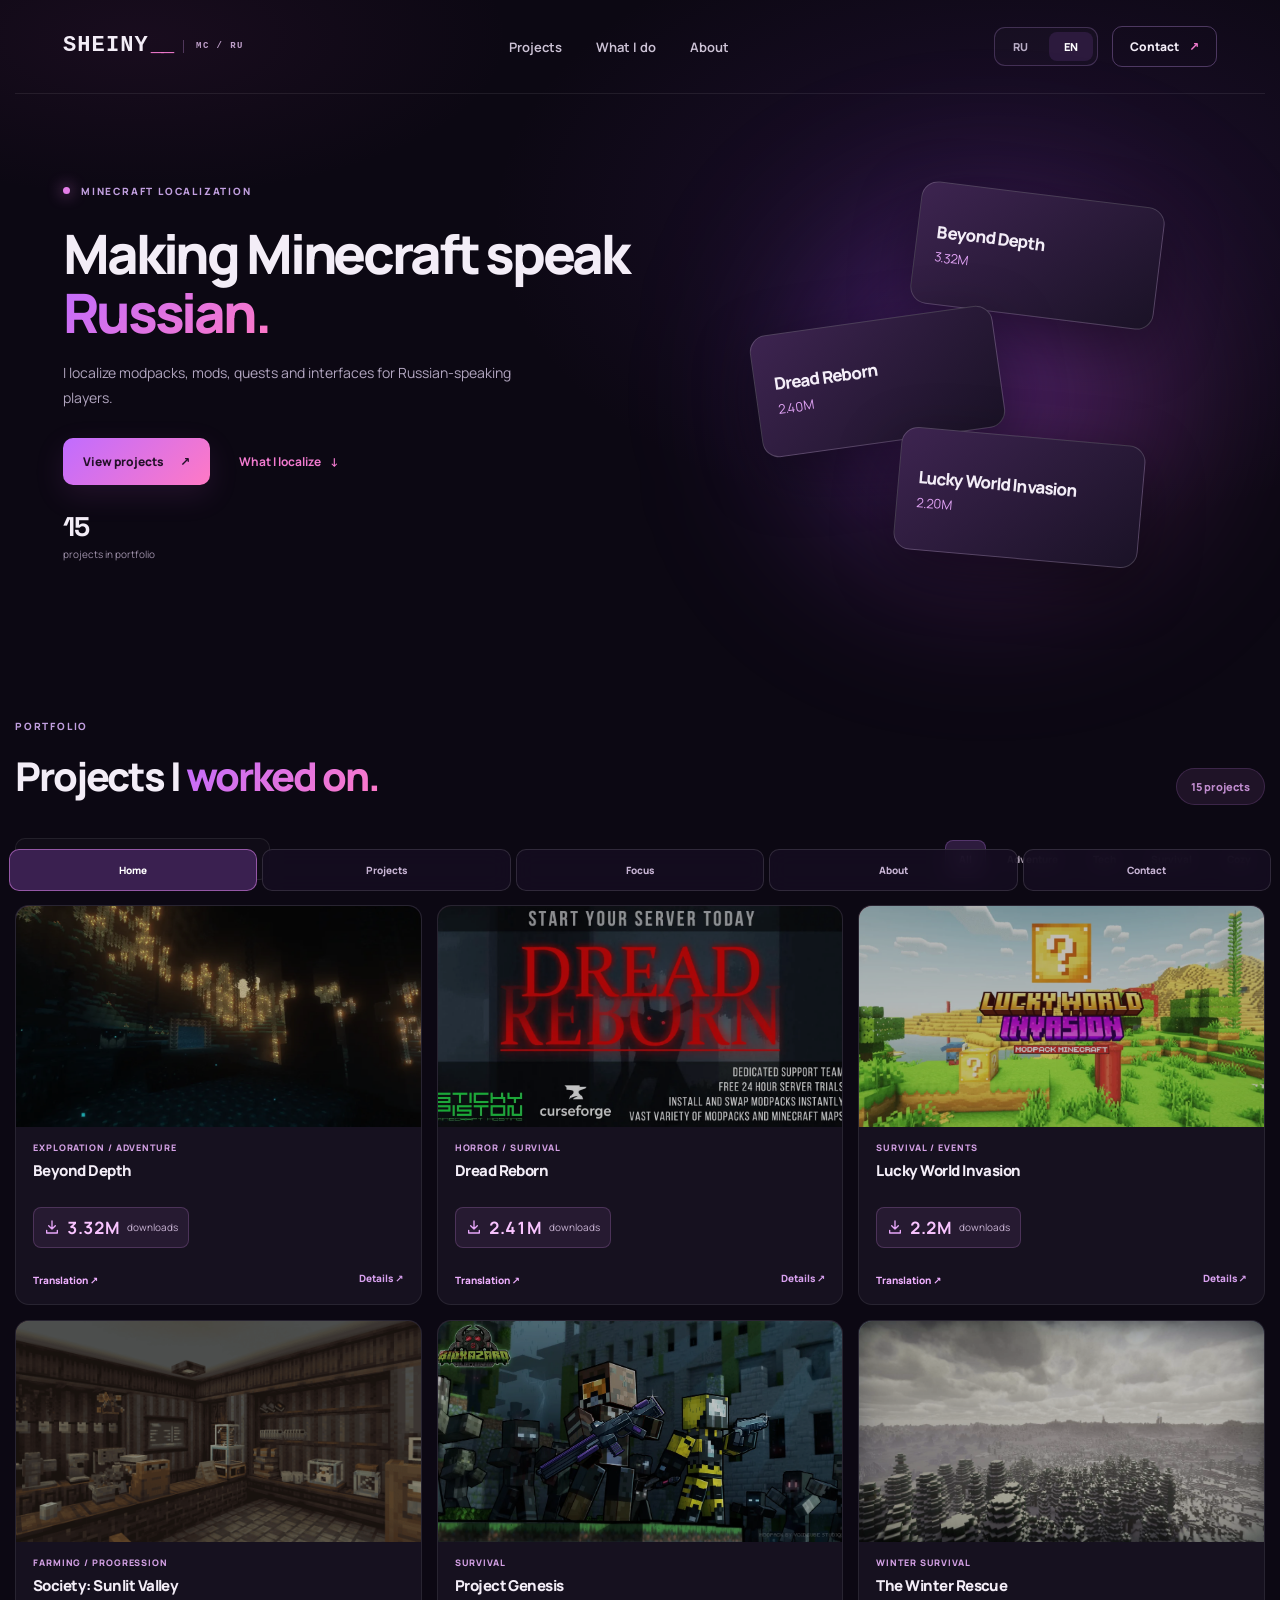
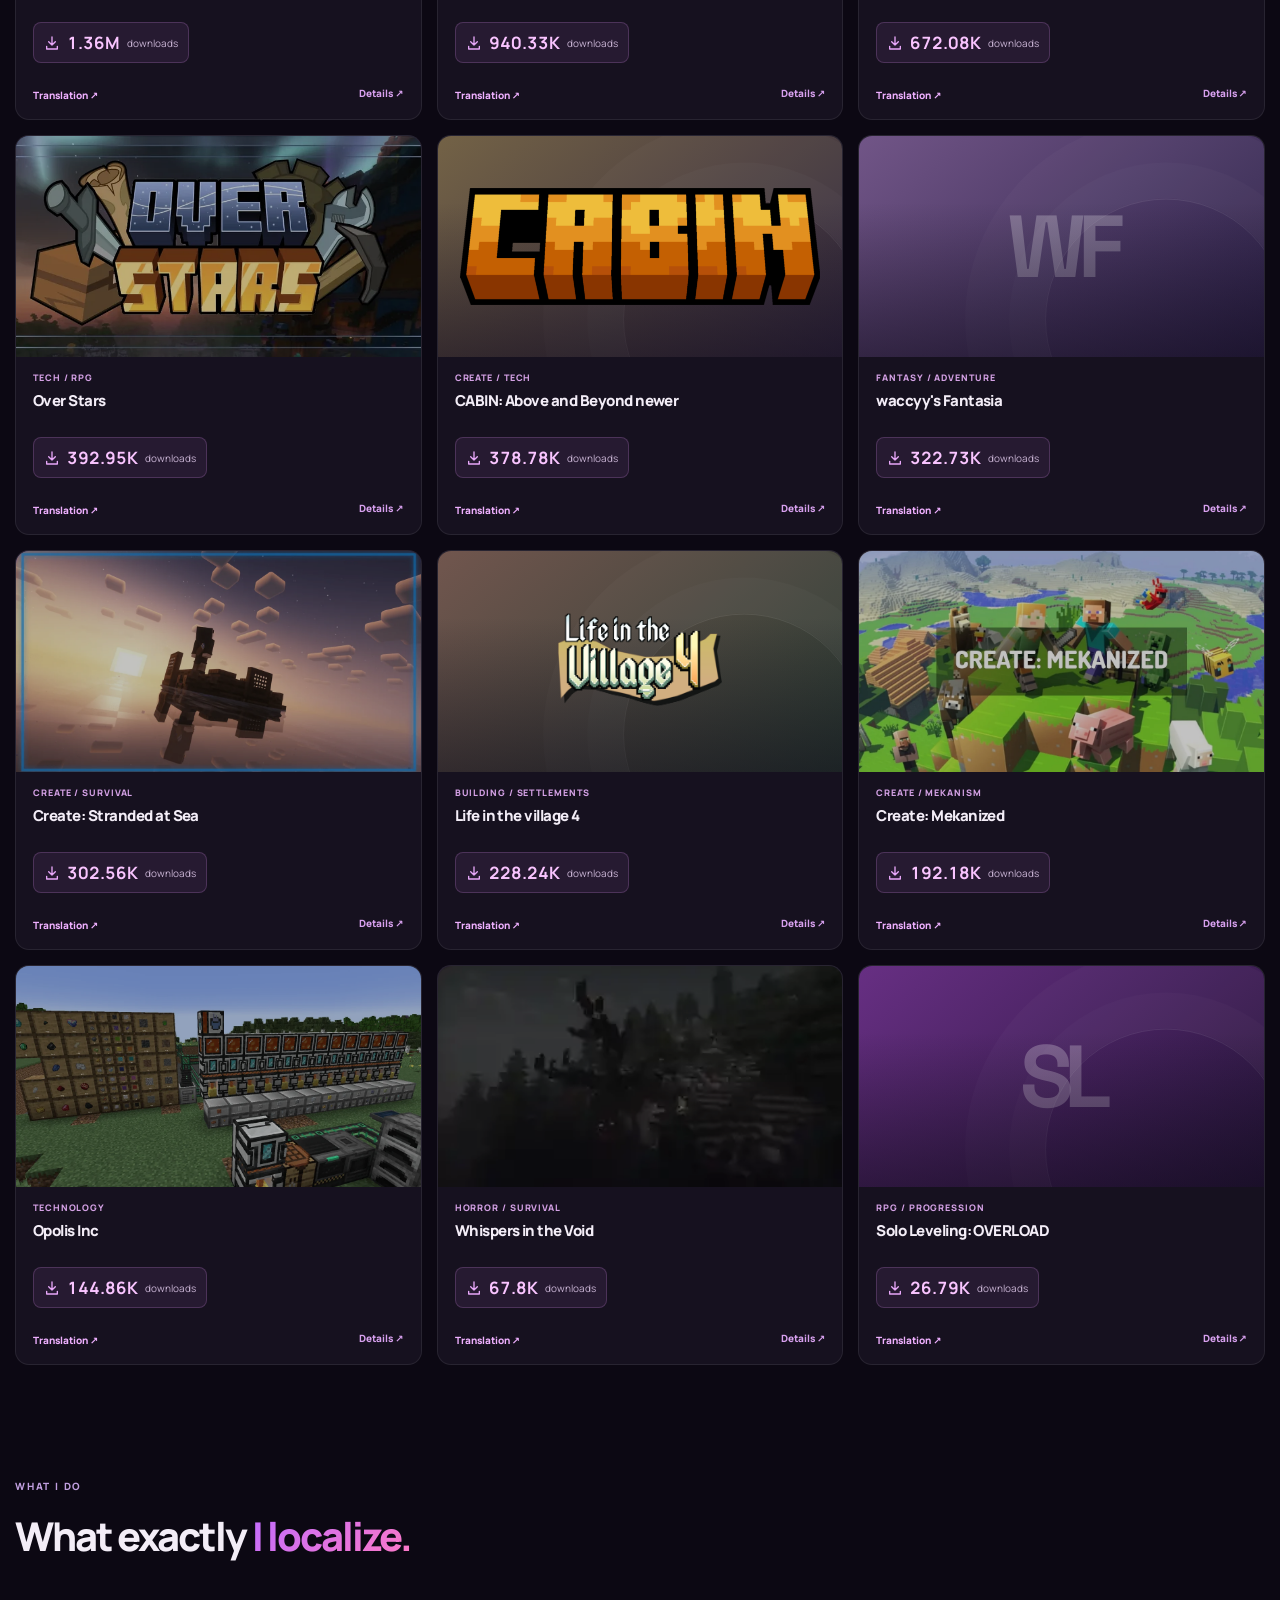
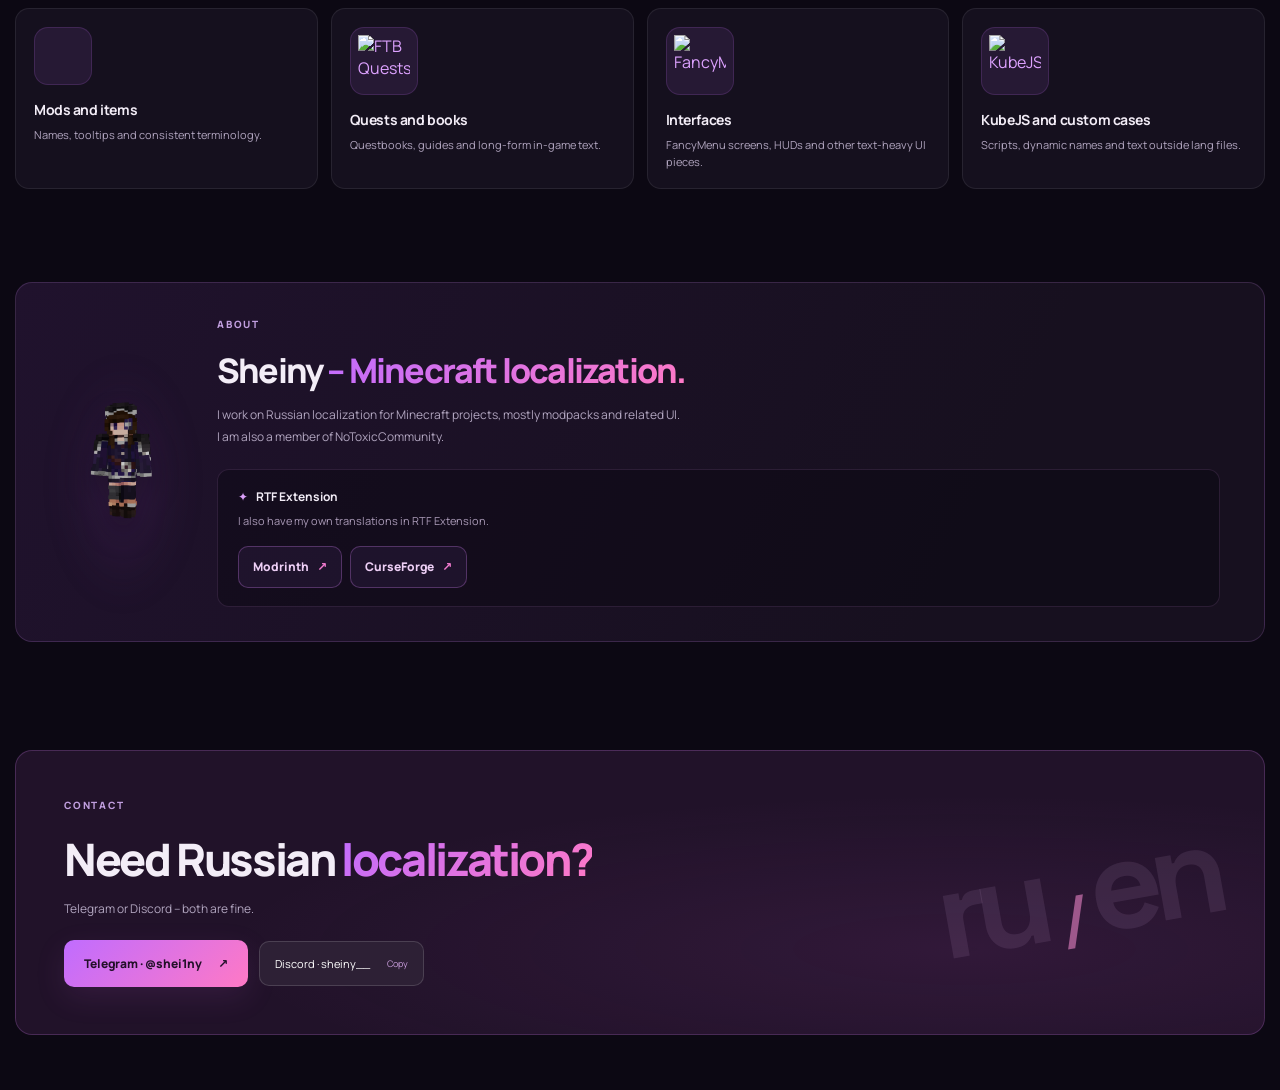
==== commit 80df51f3: "Use direct verified translation URLs for all 15 Kenny modpacks" ====
--- a/index.html
+++ b/index.html
@@ -10,7 +10,7 @@
   <meta property="og:description" content="Minecraft modpacks, quests, UI and mod localization.">
   <title>Sheiny – Minecraft localization</title>
   <link rel="icon" href="./favicon.svg" type="image/svg+xml">
-  <link rel="stylesheet" href="./styles.css?v=15">
+  <link rel="stylesheet" href="./styles.css?v=16">
   
 </head>
 <body>
@@ -80,21 +80,21 @@
           </div>
         </div>
         <div class="project-grid" id="project-grid" aria-live="polite">
-<article class="project-card" style="--tile-a:#5f3f7a;--tile-b:#211c38"><div class="card-cover"><span class="cover-letter">BD</span><img class="cover-photo" src="./assets/cover-beyond-depth.webp" alt="Beyond Depth" loading="lazy" onerror="if(this.dataset.fallback){this.src=this.dataset.fallback;this.removeAttribute('data-fallback')}else this.style.display='none'"><span class="cover-label">Перевод для KennnyMC</span></div><div class="card-body"><span class="card-meta">Исследование / приключения</span><h3 class="card-title">Beyond Depth</h3><div class="card-downloads"><svg class="download-icon" aria-hidden="true" viewBox="0 0 24 24" width="16" height="16" fill="none" stroke="currentColor" stroke-width="2" stroke-linecap="round" stroke-linejoin="round"><path d="M12 3v12m-5-5 5 5 5-5M4 17v4h16v-4"/></svg><strong>3,32 млн</strong><small>скачиваний</small></div><div class="card-footer"><a class="translation-action" href="https://kennyminecraft.ru/" target="_blank" rel="noopener noreferrer">Русификаторы ↗</a><a class="catalog-static-link" href="https://www.curseforge.com/minecraft/modpacks/beyond-depth" target="_blank" rel="noopener noreferrer">Подробнее ↗</a></div></div></article>
-<article class="project-card" style="--tile-a:#543647;--tile-b:#1b161e"><div class="card-cover"><span class="cover-letter">DR</span><img class="cover-photo" src="./assets/cover-dread-reborn.webp" alt="Dread Reborn" loading="lazy" onerror="if(this.dataset.fallback){this.src=this.dataset.fallback;this.removeAttribute('data-fallback')}else this.style.display='none'"><span class="cover-label">Перевод для KennnyMC</span></div><div class="card-body"><span class="card-meta">Хоррор / выживание</span><h3 class="card-title">Dread Reborn</h3><div class="card-downloads"><svg class="download-icon" aria-hidden="true" viewBox="0 0 24 24" width="16" height="16" fill="none" stroke="currentColor" stroke-width="2" stroke-linecap="round" stroke-linejoin="round"><path d="M12 3v12m-5-5 5 5 5-5M4 17v4h16v-4"/></svg><strong>2,41 млн</strong><small>скачиваний</small></div><div class="card-footer"><a class="translation-action" href="https://kennyminecraft.ru/" target="_blank" rel="noopener noreferrer">Русификаторы ↗</a><a class="catalog-static-link" href="https://www.curseforge.com/minecraft/modpacks/dread-arrenek" target="_blank" rel="noopener noreferrer">Подробнее ↗</a></div></div></article>
-<article class="project-card" style="--tile-a:#b45f67;--tile-b:#4a2d63"><div class="card-cover"><span class="cover-letter">LW</span><img class="cover-photo" src="./assets/cover-lucky-world-invasion.webp" alt="Lucky World Invasion" loading="lazy" data-fallback="./assets/lucky-icon.png" onerror="if(this.dataset.fallback){this.src=this.dataset.fallback;this.removeAttribute('data-fallback')}else this.style.display='none'"><span class="cover-label">Перевод для KennnyMC</span></div><div class="card-body"><span class="card-meta">Выживание / события</span><h3 class="card-title">Lucky World Invasion</h3><div class="card-downloads"><svg class="download-icon" aria-hidden="true" viewBox="0 0 24 24" width="16" height="16" fill="none" stroke="currentColor" stroke-width="2" stroke-linecap="round" stroke-linejoin="round"><path d="M12 3v12m-5-5 5 5 5-5M4 17v4h16v-4"/></svg><strong>2,2 млн</strong><small>скачиваний</small></div><div class="card-footer"><a class="translation-action" href="https://kennyminecraft.ru/" target="_blank" rel="noopener noreferrer">Русификаторы ↗</a><a class="catalog-static-link" href="https://www.curseforge.com/minecraft/modpacks/lucky-world-invasion" target="_blank" rel="noopener noreferrer">Подробнее ↗</a></div></div></article>
-<article class="project-card" style="--tile-a:#745c4d;--tile-b:#272033"><div class="card-cover"><span class="cover-letter">SV</span><img class="cover-photo" src="./assets/society-author.png" alt="Society: Sunlit Valley" loading="lazy" onerror="if(this.dataset.fallback){this.src=this.dataset.fallback;this.removeAttribute('data-fallback')}else this.style.display='none'"><span class="cover-label">Перевод для KennnyMC</span></div><div class="card-body"><span class="card-meta">Фермерство / развитие</span><h3 class="card-title">Society: Sunlit Valley</h3><div class="card-downloads"><svg class="download-icon" aria-hidden="true" viewBox="0 0 24 24" width="16" height="16" fill="none" stroke="currentColor" stroke-width="2" stroke-linecap="round" stroke-linejoin="round"><path d="M12 3v12m-5-5 5 5 5-5M4 17v4h16v-4"/></svg><strong>1,36 млн</strong><small>скачиваний</small></div><div class="card-footer"><a class="translation-action" href="https://kennyminecraft.ru/" target="_blank" rel="noopener noreferrer">Русификаторы ↗</a><a class="catalog-static-link" href="https://www.curseforge.com/minecraft/modpacks/society-sunlit-valley" target="_blank" rel="noopener noreferrer">Подробнее ↗</a></div></div></article>
-<article class="project-card" style="--tile-a:#4c304b;--tile-b:#17222c"><div class="card-cover"><span class="cover-letter">PG</span><img class="cover-photo" src="./assets/cover-project-genesis.webp" alt="Project Genesis" loading="lazy" onerror="if(this.dataset.fallback){this.src=this.dataset.fallback;this.removeAttribute('data-fallback')}else this.style.display='none'"><span class="cover-label">Перевод для KennnyMC</span></div><div class="card-body"><span class="card-meta">Выживание</span><h3 class="card-title">Project Genesis</h3><div class="card-downloads"><svg class="download-icon" aria-hidden="true" viewBox="0 0 24 24" width="16" height="16" fill="none" stroke="currentColor" stroke-width="2" stroke-linecap="round" stroke-linejoin="round"><path d="M12 3v12m-5-5 5 5 5-5M4 17v4h16v-4"/></svg><strong>940,33 тыс.</strong><small>скачиваний</small></div><div class="card-footer"><a class="translation-action" href="https://kennyminecraft.ru/" target="_blank" rel="noopener noreferrer">Русификаторы ↗</a><a class="catalog-static-link" href="https://www.curseforge.com/minecraft/modpacks/biohazard-project-genesis" target="_blank" rel="noopener noreferrer">Подробнее ↗</a></div></div></article>
-<article class="project-card" style="--tile-a:#65819a;--tile-b:#263145"><div class="card-cover"><span class="cover-letter">W</span><img class="cover-photo" src="./assets/winter-author.jpg" alt="The Winter Rescue" loading="lazy" onerror="if(this.dataset.fallback){this.src=this.dataset.fallback;this.removeAttribute('data-fallback')}else this.style.display='none'"><span class="cover-label">Перевод для KennnyMC</span></div><div class="card-body"><span class="card-meta">Зимнее выживание</span><h3 class="card-title">The Winter Rescue</h3><div class="card-downloads"><svg class="download-icon" aria-hidden="true" viewBox="0 0 24 24" width="16" height="16" fill="none" stroke="currentColor" stroke-width="2" stroke-linecap="round" stroke-linejoin="round"><path d="M12 3v12m-5-5 5 5 5-5M4 17v4h16v-4"/></svg><strong>672,08 тыс.</strong><small>скачиваний</small></div><div class="card-footer"><a class="translation-action" href="https://kennyminecraft.ru/" target="_blank" rel="noopener noreferrer">Русификаторы ↗</a><a class="catalog-static-link" href="https://www.curseforge.com/minecraft/modpacks/the-winter-rescue" target="_blank" rel="noopener noreferrer">Подробнее ↗</a></div></div></article>
-<article class="project-card" style="--tile-a:#394882;--tile-b:#171530"><div class="card-cover"><span class="cover-letter">OS</span><img class="cover-photo" src="./assets/cover-over-stars.webp" alt="Over Stars" loading="lazy" onerror="if(this.dataset.fallback){this.src=this.dataset.fallback;this.removeAttribute('data-fallback')}else this.style.display='none'"><span class="cover-label">Перевод для KennnyMC</span></div><div class="card-body"><span class="card-meta">Технологии / RPG</span><h3 class="card-title">Over Stars</h3><div class="card-downloads"><svg class="download-icon" aria-hidden="true" viewBox="0 0 24 24" width="16" height="16" fill="none" stroke="currentColor" stroke-width="2" stroke-linecap="round" stroke-linejoin="round"><path d="M12 3v12m-5-5 5 5 5-5M4 17v4h16v-4"/></svg><strong>392,95 тыс.</strong><small>скачиваний</small></div><div class="card-footer"><a class="translation-action" href="https://kennyminecraft.ru/" target="_blank" rel="noopener noreferrer">Русификаторы ↗</a><a class="catalog-static-link" href="https://www.curseforge.com/minecraft/modpacks/over-stars" target="_blank" rel="noopener noreferrer">Подробнее ↗</a></div></div></article>
-<article class="project-card" style="--tile-a:#736246;--tile-b:#30263e"><div class="card-cover"><span class="cover-letter">CA</span><img class="cover-photo" src="./assets/cabin-logo.png" alt="CABIN: Above and Beyond newer" loading="lazy" onerror="if(this.dataset.fallback){this.src=this.dataset.fallback;this.removeAttribute('data-fallback')}else this.style.display='none'"><span class="cover-label">Перевод для KennnyMC</span></div><div class="card-body"><span class="card-meta">Create / технологии</span><h3 class="card-title">CABIN: Above and Beyond newer</h3><div class="card-downloads"><svg class="download-icon" aria-hidden="true" viewBox="0 0 24 24" width="16" height="16" fill="none" stroke="currentColor" stroke-width="2" stroke-linecap="round" stroke-linejoin="round"><path d="M12 3v12m-5-5 5 5 5-5M4 17v4h16v-4"/></svg><strong>378,78 тыс.</strong><small>скачиваний</small></div><div class="card-footer"><a class="translation-action" href="https://kennyminecraft.ru/" target="_blank" rel="noopener noreferrer">Русификаторы ↗</a><a class="catalog-static-link" href="https://www.curseforge.com/minecraft/modpacks/cabin" target="_blank" rel="noopener noreferrer">Подробнее ↗</a></div></div></article>
-<article class="project-card" style="--tile-a:#715587;--tile-b:#2a2046"><div class="card-cover"><span class="cover-letter">WF</span><span class="cover-label">Перевод для KennnyMC</span></div><div class="card-body"><span class="card-meta">Фэнтези / приключения</span><h3 class="card-title">waccyy's Fantasia</h3><div class="card-downloads"><svg class="download-icon" aria-hidden="true" viewBox="0 0 24 24" width="16" height="16" fill="none" stroke="currentColor" stroke-width="2" stroke-linecap="round" stroke-linejoin="round"><path d="M12 3v12m-5-5 5 5 5-5M4 17v4h16v-4"/></svg><strong>322,73 тыс.</strong><small>скачиваний</small></div><div class="card-footer"><a class="translation-action" href="https://kennyminecraft.ru/" target="_blank" rel="noopener noreferrer">Русификаторы ↗</a><a class="catalog-static-link" href="https://www.curseforge.com/minecraft/modpacks/waccyys-fantasia" target="_blank" rel="noopener noreferrer">Подробнее ↗</a></div></div></article>
-<article class="project-card" style="--tile-a:#50428b;--tile-b:#1e213e"><div class="card-cover"><span class="cover-letter">CS</span><img class="cover-photo" src="./assets/cover-create-stranded-at-sea.webp" alt="Create: Stranded at Sea" loading="lazy" onerror="if(this.dataset.fallback){this.src=this.dataset.fallback;this.removeAttribute('data-fallback')}else this.style.display='none'"><span class="cover-label">Перевод для KennnyMC</span></div><div class="card-body"><span class="card-meta">Create / выживание</span><h3 class="card-title">Create: Stranded at Sea</h3><div class="card-downloads"><svg class="download-icon" aria-hidden="true" viewBox="0 0 24 24" width="16" height="16" fill="none" stroke="currentColor" stroke-width="2" stroke-linecap="round" stroke-linejoin="round"><path d="M12 3v12m-5-5 5 5 5-5M4 17v4h16v-4"/></svg><strong>302,56 тыс.</strong><small>скачиваний</small></div><div class="card-footer"><a class="translation-action" href="https://kennyminecraft.ru/" target="_blank" rel="noopener noreferrer">Русификаторы ↗</a><a class="catalog-static-link" href="https://www.curseforge.com/minecraft/modpacks/create-stranded-at-sea" target="_blank" rel="noopener noreferrer">Подробнее ↗</a></div></div></article>
-<article class="project-card" style="--tile-a:#71564e;--tile-b:#293b32"><div class="card-cover"><span class="cover-letter">LV</span><img class="cover-photo" src="./assets/life-village-4-logo.png" alt="Life in the village 4" loading="lazy" onerror="if(this.dataset.fallback){this.src=this.dataset.fallback;this.removeAttribute('data-fallback')}else this.style.display='none'"><span class="cover-label">Перевод для KennnyMC</span></div><div class="card-body"><span class="card-meta">Строительство / поселения</span><h3 class="card-title">Life in the village 4</h3><div class="card-downloads"><svg class="download-icon" aria-hidden="true" viewBox="0 0 24 24" width="16" height="16" fill="none" stroke="currentColor" stroke-width="2" stroke-linecap="round" stroke-linejoin="round"><path d="M12 3v12m-5-5 5 5 5-5M4 17v4h16v-4"/></svg><strong>228,24 тыс.</strong><small>скачиваний</small></div><div class="card-footer"><a class="translation-action" href="https://kennyminecraft.ru/" target="_blank" rel="noopener noreferrer">Русификаторы ↗</a><a class="catalog-static-link" href="https://www.curseforge.com/minecraft/modpacks/life-in-the-village-4" target="_blank" rel="noopener noreferrer">Подробнее ↗</a></div></div></article>
-<article class="project-card" style="--tile-a:#696251;--tile-b:#26283b"><div class="card-cover"><span class="cover-letter">CM</span><img class="cover-photo" src="./assets/cover-create-mekanized.webp" alt="Create: Mekanized" loading="lazy" onerror="if(this.dataset.fallback){this.src=this.dataset.fallback;this.removeAttribute('data-fallback')}else this.style.display='none'"><span class="cover-label">Перевод для KennnyMC</span></div><div class="card-body"><span class="card-meta">Create / Mekanism</span><h3 class="card-title">Create: Mekanized</h3><div class="card-downloads"><svg class="download-icon" aria-hidden="true" viewBox="0 0 24 24" width="16" height="16" fill="none" stroke="currentColor" stroke-width="2" stroke-linecap="round" stroke-linejoin="round"><path d="M12 3v12m-5-5 5 5 5-5M4 17v4h16v-4"/></svg><strong>192,18 тыс.</strong><small>скачиваний</small></div><div class="card-footer"><a class="translation-action" href="https://kennyminecraft.ru/" target="_blank" rel="noopener noreferrer">Русификаторы ↗</a><a class="catalog-static-link" href="https://www.curseforge.com/minecraft/modpacks/create-mekanized" target="_blank" rel="noopener noreferrer">Подробнее ↗</a></div></div></article>
-<article class="project-card" style="--tile-a:#465b72;--tile-b:#1b2638"><div class="card-cover"><span class="cover-letter">OI</span><img class="cover-photo" src="./assets/cover-opolis-inc.webp" alt="Opolis Inc" loading="lazy" onerror="if(this.dataset.fallback){this.src=this.dataset.fallback;this.removeAttribute('data-fallback')}else this.style.display='none'"><span class="cover-label">Перевод для KennnyMC</span></div><div class="card-body"><span class="card-meta">Технологии</span><h3 class="card-title">Opolis Inc</h3><div class="card-downloads"><svg class="download-icon" aria-hidden="true" viewBox="0 0 24 24" width="16" height="16" fill="none" stroke="currentColor" stroke-width="2" stroke-linecap="round" stroke-linejoin="round"><path d="M12 3v12m-5-5 5 5 5-5M4 17v4h16v-4"/></svg><strong>144,86 тыс.</strong><small>скачиваний</small></div><div class="card-footer"><a class="translation-action" href="https://kennyminecraft.ru/" target="_blank" rel="noopener noreferrer">Русификаторы ↗</a><a class="catalog-static-link" href="https://www.curseforge.com/minecraft/modpacks/opolis-inc" target="_blank" rel="noopener noreferrer">Подробнее ↗</a></div></div></article>
-<article class="project-card" style="--tile-a:#352345;--tile-b:#131925"><div class="card-cover"><span class="cover-letter">W</span><img class="cover-photo" src="./assets/whispers.webp" alt="Whispers in the Void" loading="lazy" onerror="if(this.dataset.fallback){this.src=this.dataset.fallback;this.removeAttribute('data-fallback')}else this.style.display='none'"><span class="cover-label">Перевод для KennnyMC</span></div><div class="card-body"><span class="card-meta">Хоррор / выживание</span><h3 class="card-title">Whispers in the Void</h3><div class="card-downloads"><svg class="download-icon" aria-hidden="true" viewBox="0 0 24 24" width="16" height="16" fill="none" stroke="currentColor" stroke-width="2" stroke-linecap="round" stroke-linejoin="round"><path d="M12 3v12m-5-5 5 5 5-5M4 17v4h16v-4"/></svg><strong>67,8 тыс.</strong><small>скачиваний</small></div><div class="card-footer"><a class="translation-action" href="https://kennyminecraft.ru/" target="_blank" rel="noopener noreferrer">Русификаторы ↗</a><a class="catalog-static-link" href="https://www.curseforge.com/minecraft/modpacks/whispers-in-the-void" target="_blank" rel="noopener noreferrer">Подробнее ↗</a></div></div></article>
-<article class="project-card" style="--tile-a:#672f83;--tile-b:#251539"><div class="card-cover"><span class="cover-letter">SL</span><span class="cover-label">Перевод для KennnyMC</span></div><div class="card-body"><span class="card-meta">RPG / прокачка</span><h3 class="card-title">Solo Leveling: OVERLOAD</h3><div class="card-downloads"><svg class="download-icon" aria-hidden="true" viewBox="0 0 24 24" width="16" height="16" fill="none" stroke="currentColor" stroke-width="2" stroke-linecap="round" stroke-linejoin="round"><path d="M12 3v12m-5-5 5 5 5-5M4 17v4h16v-4"/></svg><strong>26,79 тыс.</strong><small>скачиваний</small></div><div class="card-footer"><a class="translation-action" href="https://kennyminecraft.ru/" target="_blank" rel="noopener noreferrer">Русификаторы ↗</a><a class="catalog-static-link" href="https://www.curseforge.com/minecraft/modpacks/solo-leveling-overload" target="_blank" rel="noopener noreferrer">Подробнее ↗</a></div></div></article>
+<article class="project-card" style="--tile-a:#5f3f7a;--tile-b:#211c38"><div class="card-cover"><span class="cover-letter">BD</span><img class="cover-photo" src="./assets/cover-beyond-depth.webp" alt="Beyond Depth" loading="lazy" onerror="if(this.dataset.fallback){this.src=this.dataset.fallback;this.removeAttribute('data-fallback')}else this.style.display='none'"><span class="cover-label">Перевод для KennnyMC</span></div><div class="card-body"><span class="card-meta">Исследование / приключения</span><h3 class="card-title">Beyond Depth</h3><div class="card-downloads"><svg class="download-icon" aria-hidden="true" viewBox="0 0 24 24" width="16" height="16" fill="none" stroke="currentColor" stroke-width="2" stroke-linecap="round" stroke-linejoin="round"><path d="M12 3v12m-5-5 5 5 5-5M4 17v4h16v-4"/></svg><strong>3,32 млн</strong><small>скачиваний</small></div><div class="card-footer"><a class="translation-action" href="https://kennyminecraft.ru/translations/beyond-depth" target="_blank" rel="noopener noreferrer">Русификатор ↗</a><a class="catalog-static-link" href="https://www.curseforge.com/minecraft/modpacks/beyond-depth" target="_blank" rel="noopener noreferrer">Подробнее ↗</a></div></div></article>
+<article class="project-card" style="--tile-a:#543647;--tile-b:#1b161e"><div class="card-cover"><span class="cover-letter">DR</span><img class="cover-photo" src="./assets/cover-dread-reborn.webp" alt="Dread Reborn" loading="lazy" onerror="if(this.dataset.fallback){this.src=this.dataset.fallback;this.removeAttribute('data-fallback')}else this.style.display='none'"><span class="cover-label">Перевод для KennnyMC</span></div><div class="card-body"><span class="card-meta">Хоррор / выживание</span><h3 class="card-title">Dread Reborn</h3><div class="card-downloads"><svg class="download-icon" aria-hidden="true" viewBox="0 0 24 24" width="16" height="16" fill="none" stroke="currentColor" stroke-width="2" stroke-linecap="round" stroke-linejoin="round"><path d="M12 3v12m-5-5 5 5 5-5M4 17v4h16v-4"/></svg><strong>2,41 млн</strong><small>скачиваний</small></div><div class="card-footer"><a class="translation-action" href="https://kennyminecraft.ru/translations/dread-a-horror-survival-pack" target="_blank" rel="noopener noreferrer">Русификатор ↗</a><a class="catalog-static-link" href="https://www.curseforge.com/minecraft/modpacks/dread-arrenek" target="_blank" rel="noopener noreferrer">Подробнее ↗</a></div></div></article>
+<article class="project-card" style="--tile-a:#b45f67;--tile-b:#4a2d63"><div class="card-cover"><span class="cover-letter">LW</span><img class="cover-photo" src="./assets/cover-lucky-world-invasion.webp" alt="Lucky World Invasion" loading="lazy" data-fallback="./assets/lucky-icon.png" onerror="if(this.dataset.fallback){this.src=this.dataset.fallback;this.removeAttribute('data-fallback')}else this.style.display='none'"><span class="cover-label">Перевод для KennnyMC</span></div><div class="card-body"><span class="card-meta">Выживание / события</span><h3 class="card-title">Lucky World Invasion</h3><div class="card-downloads"><svg class="download-icon" aria-hidden="true" viewBox="0 0 24 24" width="16" height="16" fill="none" stroke="currentColor" stroke-width="2" stroke-linecap="round" stroke-linejoin="round"><path d="M12 3v12m-5-5 5 5 5-5M4 17v4h16v-4"/></svg><strong>2,2 млн</strong><small>скачиваний</small></div><div class="card-footer"><a class="translation-action" href="https://kennyminecraft.ru/translations/lucky-world-invasion" target="_blank" rel="noopener noreferrer">Русификатор ↗</a><a class="catalog-static-link" href="https://www.curseforge.com/minecraft/modpacks/lucky-world-invasion" target="_blank" rel="noopener noreferrer">Подробнее ↗</a></div></div></article>
+<article class="project-card" style="--tile-a:#745c4d;--tile-b:#272033"><div class="card-cover"><span class="cover-letter">SV</span><img class="cover-photo" src="./assets/society-author.png" alt="Society: Sunlit Valley" loading="lazy" onerror="if(this.dataset.fallback){this.src=this.dataset.fallback;this.removeAttribute('data-fallback')}else this.style.display='none'"><span class="cover-label">Перевод для KennnyMC</span></div><div class="card-body"><span class="card-meta">Фермерство / развитие</span><h3 class="card-title">Society: Sunlit Valley</h3><div class="card-downloads"><svg class="download-icon" aria-hidden="true" viewBox="0 0 24 24" width="16" height="16" fill="none" stroke="currentColor" stroke-width="2" stroke-linecap="round" stroke-linejoin="round"><path d="M12 3v12m-5-5 5 5 5-5M4 17v4h16v-4"/></svg><strong>1,36 млн</strong><small>скачиваний</small></div><div class="card-footer"><a class="translation-action" href="https://kennyminecraft.ru/translations/society-sunlit-valley" target="_blank" rel="noopener noreferrer">Русификатор ↗</a><a class="catalog-static-link" href="https://www.curseforge.com/minecraft/modpacks/society-sunlit-valley" target="_blank" rel="noopener noreferrer">Подробнее ↗</a></div></div></article>
+<article class="project-card" style="--tile-a:#4c304b;--tile-b:#17222c"><div class="card-cover"><span class="cover-letter">PG</span><img class="cover-photo" src="./assets/cover-project-genesis.webp" alt="Project Genesis" loading="lazy" onerror="if(this.dataset.fallback){this.src=this.dataset.fallback;this.removeAttribute('data-fallback')}else this.style.display='none'"><span class="cover-label">Перевод для KennnyMC</span></div><div class="card-body"><span class="card-meta">Выживание</span><h3 class="card-title">Project Genesis</h3><div class="card-downloads"><svg class="download-icon" aria-hidden="true" viewBox="0 0 24 24" width="16" height="16" fill="none" stroke="currentColor" stroke-width="2" stroke-linecap="round" stroke-linejoin="round"><path d="M12 3v12m-5-5 5 5 5-5M4 17v4h16v-4"/></svg><strong>940,33 тыс.</strong><small>скачиваний</small></div><div class="card-footer"><a class="translation-action" href="https://kennyminecraft.ru/translations/biohazard-project-genesis-the-ultimate-apocalypse" target="_blank" rel="noopener noreferrer">Русификатор ↗</a><a class="catalog-static-link" href="https://www.curseforge.com/minecraft/modpacks/biohazard-project-genesis" target="_blank" rel="noopener noreferrer">Подробнее ↗</a></div></div></article>
+<article class="project-card" style="--tile-a:#65819a;--tile-b:#263145"><div class="card-cover"><span class="cover-letter">W</span><img class="cover-photo" src="./assets/winter-author.jpg" alt="The Winter Rescue" loading="lazy" onerror="if(this.dataset.fallback){this.src=this.dataset.fallback;this.removeAttribute('data-fallback')}else this.style.display='none'"><span class="cover-label">Перевод для KennnyMC</span></div><div class="card-body"><span class="card-meta">Зимнее выживание</span><h3 class="card-title">The Winter Rescue</h3><div class="card-downloads"><svg class="download-icon" aria-hidden="true" viewBox="0 0 24 24" width="16" height="16" fill="none" stroke="currentColor" stroke-width="2" stroke-linecap="round" stroke-linejoin="round"><path d="M12 3v12m-5-5 5 5 5-5M4 17v4h16v-4"/></svg><strong>672,08 тыс.</strong><small>скачиваний</small></div><div class="card-footer"><a class="translation-action" href="https://kennyminecraft.ru/translations/the-winter-rescue" target="_blank" rel="noopener noreferrer">Русификатор ↗</a><a class="catalog-static-link" href="https://www.curseforge.com/minecraft/modpacks/the-winter-rescue" target="_blank" rel="noopener noreferrer">Подробнее ↗</a></div></div></article>
+<article class="project-card" style="--tile-a:#394882;--tile-b:#171530"><div class="card-cover"><span class="cover-letter">OS</span><img class="cover-photo" src="./assets/cover-over-stars.webp" alt="Over Stars" loading="lazy" onerror="if(this.dataset.fallback){this.src=this.dataset.fallback;this.removeAttribute('data-fallback')}else this.style.display='none'"><span class="cover-label">Перевод для KennnyMC</span></div><div class="card-body"><span class="card-meta">Технологии / RPG</span><h3 class="card-title">Over Stars</h3><div class="card-downloads"><svg class="download-icon" aria-hidden="true" viewBox="0 0 24 24" width="16" height="16" fill="none" stroke="currentColor" stroke-width="2" stroke-linecap="round" stroke-linejoin="round"><path d="M12 3v12m-5-5 5 5 5-5M4 17v4h16v-4"/></svg><strong>392,95 тыс.</strong><small>скачиваний</small></div><div class="card-footer"><a class="translation-action" href="https://kennyminecraft.ru/translations/over-stars" target="_blank" rel="noopener noreferrer">Русификатор ↗</a><a class="catalog-static-link" href="https://www.curseforge.com/minecraft/modpacks/over-stars" target="_blank" rel="noopener noreferrer">Подробнее ↗</a></div></div></article>
+<article class="project-card" style="--tile-a:#736246;--tile-b:#30263e"><div class="card-cover"><span class="cover-letter">CA</span><img class="cover-photo" src="./assets/cabin-logo.png" alt="CABIN: Above and Beyond newer" loading="lazy" onerror="if(this.dataset.fallback){this.src=this.dataset.fallback;this.removeAttribute('data-fallback')}else this.style.display='none'"><span class="cover-label">Перевод для KennnyMC</span></div><div class="card-body"><span class="card-meta">Create / технологии</span><h3 class="card-title">CABIN: Above and Beyond newer</h3><div class="card-downloads"><svg class="download-icon" aria-hidden="true" viewBox="0 0 24 24" width="16" height="16" fill="none" stroke="currentColor" stroke-width="2" stroke-linecap="round" stroke-linejoin="round"><path d="M12 3v12m-5-5 5 5 5-5M4 17v4h16v-4"/></svg><strong>378,78 тыс.</strong><small>скачиваний</small></div><div class="card-footer"><a class="translation-action" href="https://kennyminecraft.ru/translations/cabin-create-above-beyond-in-newer" target="_blank" rel="noopener noreferrer">Русификатор ↗</a><a class="catalog-static-link" href="https://www.curseforge.com/minecraft/modpacks/cabin" target="_blank" rel="noopener noreferrer">Подробнее ↗</a></div></div></article>
+<article class="project-card" style="--tile-a:#715587;--tile-b:#2a2046"><div class="card-cover"><span class="cover-letter">WF</span><span class="cover-label">Перевод для KennnyMC</span></div><div class="card-body"><span class="card-meta">Фэнтези / приключения</span><h3 class="card-title">waccyy's Fantasia</h3><div class="card-downloads"><svg class="download-icon" aria-hidden="true" viewBox="0 0 24 24" width="16" height="16" fill="none" stroke="currentColor" stroke-width="2" stroke-linecap="round" stroke-linejoin="round"><path d="M12 3v12m-5-5 5 5 5-5M4 17v4h16v-4"/></svg><strong>322,73 тыс.</strong><small>скачиваний</small></div><div class="card-footer"><a class="translation-action" href="https://kennyminecraft.ru/translations/waccyy-s-fantasia" target="_blank" rel="noopener noreferrer">Русификатор ↗</a><a class="catalog-static-link" href="https://www.curseforge.com/minecraft/modpacks/waccyys-fantasia" target="_blank" rel="noopener noreferrer">Подробнее ↗</a></div></div></article>
+<article class="project-card" style="--tile-a:#50428b;--tile-b:#1e213e"><div class="card-cover"><span class="cover-letter">CS</span><img class="cover-photo" src="./assets/cover-create-stranded-at-sea.webp" alt="Create: Stranded at Sea" loading="lazy" onerror="if(this.dataset.fallback){this.src=this.dataset.fallback;this.removeAttribute('data-fallback')}else this.style.display='none'"><span class="cover-label">Перевод для KennnyMC</span></div><div class="card-body"><span class="card-meta">Create / выживание</span><h3 class="card-title">Create: Stranded at Sea</h3><div class="card-downloads"><svg class="download-icon" aria-hidden="true" viewBox="0 0 24 24" width="16" height="16" fill="none" stroke="currentColor" stroke-width="2" stroke-linecap="round" stroke-linejoin="round"><path d="M12 3v12m-5-5 5 5 5-5M4 17v4h16v-4"/></svg><strong>302,56 тыс.</strong><small>скачиваний</small></div><div class="card-footer"><a class="translation-action" href="https://kennyminecraft.ru/translations/create-stranded-at-sea-8ece" target="_blank" rel="noopener noreferrer">Русификатор ↗</a><a class="catalog-static-link" href="https://www.curseforge.com/minecraft/modpacks/create-stranded-at-sea" target="_blank" rel="noopener noreferrer">Подробнее ↗</a></div></div></article>
+<article class="project-card" style="--tile-a:#71564e;--tile-b:#293b32"><div class="card-cover"><span class="cover-letter">LV</span><img class="cover-photo" src="./assets/life-village-4-logo.png" alt="Life in the village 4" loading="lazy" onerror="if(this.dataset.fallback){this.src=this.dataset.fallback;this.removeAttribute('data-fallback')}else this.style.display='none'"><span class="cover-label">Перевод для KennnyMC</span></div><div class="card-body"><span class="card-meta">Строительство / поселения</span><h3 class="card-title">Life in the village 4</h3><div class="card-downloads"><svg class="download-icon" aria-hidden="true" viewBox="0 0 24 24" width="16" height="16" fill="none" stroke="currentColor" stroke-width="2" stroke-linecap="round" stroke-linejoin="round"><path d="M12 3v12m-5-5 5 5 5-5M4 17v4h16v-4"/></svg><strong>228,24 тыс.</strong><small>скачиваний</small></div><div class="card-footer"><a class="translation-action" href="https://kennyminecraft.ru/translations/life-in-the-village-4" target="_blank" rel="noopener noreferrer">Русификатор ↗</a><a class="catalog-static-link" href="https://www.curseforge.com/minecraft/modpacks/life-in-the-village-4" target="_blank" rel="noopener noreferrer">Подробнее ↗</a></div></div></article>
+<article class="project-card" style="--tile-a:#696251;--tile-b:#26283b"><div class="card-cover"><span class="cover-letter">CM</span><img class="cover-photo" src="./assets/cover-create-mekanized.webp" alt="Create: Mekanized" loading="lazy" onerror="if(this.dataset.fallback){this.src=this.dataset.fallback;this.removeAttribute('data-fallback')}else this.style.display='none'"><span class="cover-label">Перевод для KennnyMC</span></div><div class="card-body"><span class="card-meta">Create / Mekanism</span><h3 class="card-title">Create: Mekanized</h3><div class="card-downloads"><svg class="download-icon" aria-hidden="true" viewBox="0 0 24 24" width="16" height="16" fill="none" stroke="currentColor" stroke-width="2" stroke-linecap="round" stroke-linejoin="round"><path d="M12 3v12m-5-5 5 5 5-5M4 17v4h16v-4"/></svg><strong>192,18 тыс.</strong><small>скачиваний</small></div><div class="card-footer"><a class="translation-action" href="https://kennyminecraft.ru/translations/create-mekanized" target="_blank" rel="noopener noreferrer">Русификатор ↗</a><a class="catalog-static-link" href="https://www.curseforge.com/minecraft/modpacks/create-mekanized" target="_blank" rel="noopener noreferrer">Подробнее ↗</a></div></div></article>
+<article class="project-card" style="--tile-a:#465b72;--tile-b:#1b2638"><div class="card-cover"><span class="cover-letter">OI</span><img class="cover-photo" src="./assets/cover-opolis-inc.webp" alt="Opolis Inc" loading="lazy" onerror="if(this.dataset.fallback){this.src=this.dataset.fallback;this.removeAttribute('data-fallback')}else this.style.display='none'"><span class="cover-label">Перевод для KennnyMC</span></div><div class="card-body"><span class="card-meta">Технологии</span><h3 class="card-title">Opolis Inc</h3><div class="card-downloads"><svg class="download-icon" aria-hidden="true" viewBox="0 0 24 24" width="16" height="16" fill="none" stroke="currentColor" stroke-width="2" stroke-linecap="round" stroke-linejoin="round"><path d="M12 3v12m-5-5 5 5 5-5M4 17v4h16v-4"/></svg><strong>144,86 тыс.</strong><small>скачиваний</small></div><div class="card-footer"><a class="translation-action" href="https://kennyminecraft.ru/translations/opolis-inc-cd6c" target="_blank" rel="noopener noreferrer">Русификатор ↗</a><a class="catalog-static-link" href="https://www.curseforge.com/minecraft/modpacks/opolis-inc" target="_blank" rel="noopener noreferrer">Подробнее ↗</a></div></div></article>
+<article class="project-card" style="--tile-a:#352345;--tile-b:#131925"><div class="card-cover"><span class="cover-letter">W</span><img class="cover-photo" src="./assets/whispers.webp" alt="Whispers in the Void" loading="lazy" onerror="if(this.dataset.fallback){this.src=this.dataset.fallback;this.removeAttribute('data-fallback')}else this.style.display='none'"><span class="cover-label">Перевод для KennnyMC</span></div><div class="card-body"><span class="card-meta">Хоррор / выживание</span><h3 class="card-title">Whispers in the Void</h3><div class="card-downloads"><svg class="download-icon" aria-hidden="true" viewBox="0 0 24 24" width="16" height="16" fill="none" stroke="currentColor" stroke-width="2" stroke-linecap="round" stroke-linejoin="round"><path d="M12 3v12m-5-5 5 5 5-5M4 17v4h16v-4"/></svg><strong>67,8 тыс.</strong><small>скачиваний</small></div><div class="card-footer"><a class="translation-action" href="https://kennyminecraft.ru/translations/whispers-in-the-void-a-horror-adventure-quests-ecde" target="_blank" rel="noopener noreferrer">Русификатор ↗</a><a class="catalog-static-link" href="https://www.curseforge.com/minecraft/modpacks/whispers-in-the-void" target="_blank" rel="noopener noreferrer">Подробнее ↗</a></div></div></article>
+<article class="project-card" style="--tile-a:#672f83;--tile-b:#251539"><div class="card-cover"><span class="cover-letter">SL</span><span class="cover-label">Перевод для KennnyMC</span></div><div class="card-body"><span class="card-meta">RPG / прокачка</span><h3 class="card-title">Solo Leveling: OVERLOAD</h3><div class="card-downloads"><svg class="download-icon" aria-hidden="true" viewBox="0 0 24 24" width="16" height="16" fill="none" stroke="currentColor" stroke-width="2" stroke-linecap="round" stroke-linejoin="round"><path d="M12 3v12m-5-5 5 5 5-5M4 17v4h16v-4"/></svg><strong>26,79 тыс.</strong><small>скачиваний</small></div><div class="card-footer"><a class="translation-action" href="https://kennyminecraft.ru/translations/solo-leveling-overload" target="_blank" rel="noopener noreferrer">Русификатор ↗</a><a class="catalog-static-link" href="https://www.curseforge.com/minecraft/modpacks/solo-leveling-overload" target="_blank" rel="noopener noreferrer">Подробнее ↗</a></div></div></article>
 </div>
         <div class="empty-state" id="empty-state" hidden>
           <strong data-i18n="empty_title">Nothing found.</strong>
@@ -191,7 +191,7 @@
     <div id="dialog-content"></div>
   </dialog>
 <nav class="mobile-dock" aria-label="Quick navigation"><a href="#top" data-section-link="top" data-i18n="quick_home">Главная</a><a href="#work" data-section-link="work" data-i18n="quick_projects">Проекты</a><a href="#approach" data-section-link="approach" data-i18n="quick_focus">Направления</a><a href="#about" data-section-link="about" data-i18n="quick_about">Обо мне</a><a href="#contact" data-section-link="contact" data-i18n="quick_contact">Связь</a></nav>
-<script id="sheiny-inline-app-v14">
+<script id="sheiny-inline-app-v16">
 'use strict';
 
 const projects = [
@@ -291,6 +291,9 @@
 const coverMap={"Whispers in the Void":{"src":"./assets/whispers.webp"},"The Winter Rescue":{"src":"./assets/winter-author.jpg"},"Society: Sunlit Valley":{"src":"./assets/society-author.png"},"Life in the village 4":{"src":"./assets/life-village-4-logo.png"},"CABIN: Above and Beyond newer":{"src":"./assets/cabin-logo.png"},"Lucky World Invasion":{"src":"./assets/cover-lucky-world-invasion.webp","fallback":"./assets/lucky-icon.png"},"Create: Stranded at Sea":{"src":"./assets/cover-create-stranded-at-sea.webp"},"Beyond Depth":{"src":"./assets/cover-beyond-depth.webp"},"Project Genesis":{"src":"./assets/cover-project-genesis.webp"},"Over Stars":{"src":"./assets/cover-over-stars.webp"},"Create: Mekanized":{"src":"./assets/cover-create-mekanized.webp"},"Opolis Inc":{"src":"./assets/cover-opolis-inc.webp"},"Dread Reborn":{"src":"./assets/cover-dread-reborn.webp"}};
 for(const p of projects){const e=coverMap[p.name];if(e){p.img=e.src;p.imgFallback=e.fallback||''}}
 projects.sort((a,b)=>(b.downloads||0)-(a.downloads||0));
+const directTranslationLinks={"Whispers in the Void":"https://kennyminecraft.ru/translations/whispers-in-the-void-a-horror-adventure-quests-ecde","The Winter Rescue":"https://kennyminecraft.ru/translations/the-winter-rescue","Solo Leveling: OVERLOAD":"https://kennyminecraft.ru/translations/solo-leveling-overload","Society: Sunlit Valley":"https://kennyminecraft.ru/translations/society-sunlit-valley","Project Genesis":"https://kennyminecraft.ru/translations/biohazard-project-genesis-the-ultimate-apocalypse","Over Stars":"https://kennyminecraft.ru/translations/over-stars","Opolis Inc":"https://kennyminecraft.ru/translations/opolis-inc-cd6c","Lucky World Invasion":"https://kennyminecraft.ru/translations/lucky-world-invasion","Life in the village 4":"https://kennyminecraft.ru/translations/life-in-the-village-4","waccyy's Fantasia":"https://kennyminecraft.ru/translations/waccyy-s-fantasia","Dread Reborn":"https://kennyminecraft.ru/translations/dread-a-horror-survival-pack","Create: Stranded at Sea":"https://kennyminecraft.ru/translations/create-stranded-at-sea-8ece","Create: Mekanized":"https://kennyminecraft.ru/translations/create-mekanized","CABIN: Above and Beyond newer":"https://kennyminecraft.ru/translations/cabin-create-above-beyond-in-newer","Beyond Depth":"https://kennyminecraft.ru/translations/beyond-depth"};
+for(const p of projects)p.translationUrl=directTranslationLinks[p.name]||null;
+
 
 
 const UI = {
@@ -318,9 +321,9 @@
     rtf_title:'RTF Extension', rtf_desc:'У меня также есть свои переводы в RTF Extension.',
     contact_overline:'СВЯЗЬ', contact_title:'Нужна русская <span>локализация?</span>', contact_desc:'Можно написать в Telegram или Discord.', copy_label:'Копировать',
     footer_text:'Портфолио локализации Minecraft · 2026', footer_top:'Наверх ↑',
-    card_label:'Перевод для KennnyMC',downloads_label:'скачиваний',downloads_asof:'Статистика CurseForge на 11.10.2026', card_status:'Русская локализация', card_more:'Подробнее ↗',translation_card_link:'Русификаторы ↗',
+    card_label:'Перевод для KennnyMC',downloads_label:'скачиваний',downloads_asof:'Статистика CurseForge на 11.10.2026', card_status:'Русская локализация', card_more:'Подробнее ↗',translation_card_link:'Русификатор ↗',
     dialog_contribution:'Мой вклад:', dialog_contribution_text:'работа над русской локализацией для KennnyMC.',
-    dialog_translation:'Скриншоты перевода у KennnyMC ↗', dialog_original:'Оригинальная сборка ↗',kenny_site_link:'Русификаторы на сайте Кенни ↗', dialog_note:'Это персональное портфолио, не официальная страница сборки.'
+    dialog_translation:'Скриншоты перевода у KennnyMC ↗', dialog_original:'Оригинальная сборка ↗',kenny_site_link:'Страница русификатора ↗', dialog_note:'Это персональное портфолио, не официальная страница сборки.'
   },
   en: {
     metaTitle:'Sheiny – Minecraft localization',
@@ -346,9 +349,9 @@
     rtf_title:'RTF Extension', rtf_desc:'I also have my own translations in RTF Extension.',
     contact_overline:'CONTACT', contact_title:'Need Russian <span>localization?</span>', contact_desc:'Telegram or Discord – both are fine.', copy_label:'Copy',
     footer_text:'Minecraft localization portfolio · 2026', footer_top:'Back to top ↑',
-    card_label:'Translation for KennnyMC',downloads_label:'downloads',downloads_asof:'CurseForge snapshot: Oct 11, 2026', card_status:'Russian localization', card_more:'Details ↗',translation_card_link:'Translations ↗',
+    card_label:'Translation for KennnyMC',downloads_label:'downloads',downloads_asof:'CurseForge snapshot: Oct 11, 2026', card_status:'Russian localization', card_more:'Details ↗',translation_card_link:'Translation ↗',
     dialog_contribution:'My role:', dialog_contribution_text:'Russian localization work for KennnyMC.',
-    dialog_translation:'KennnyMC translation screenshots ↗', dialog_original:'Original modpack ↗',kenny_site_link:'Translations at KennnyMC ↗', dialog_note:'This is a personal portfolio page, not an official pack page.'
+    dialog_translation:'KennnyMC translation screenshots ↗', dialog_original:'Original modpack ↗',kenny_site_link:'Translation page ↗', dialog_note:'This is a personal portfolio page, not an official pack page.'
   }
 };
 
@@ -408,7 +411,7 @@
         <span class="card-meta">${escapeHtml(p.genre[currentLang])}</span>
         <h3 class="card-title">${escapeHtml(p.name)}</h3>
         <div class="card-downloads" title="${escapeHtml(t('downloads_asof'))}"><svg class="download-icon" aria-hidden="true" viewBox="0 0 24 24" width="16" height="16" fill="none" stroke="currentColor" stroke-width="2" stroke-linecap="round" stroke-linejoin="round"><path d="M12 3v12m-5-5 5 5 5-5M4 17v4h16v-4"/></svg><strong>${escapeHtml(new Intl.NumberFormat(currentLang==='ru'?'ru-RU':'en-US',{notation:'compact',maximumFractionDigits:2}).format(p.downloads))}</strong> <small>${escapeHtml(t('downloads_label'))}</small></div>
-        <div class="card-footer"><a class="translation-action" href="https://kennyminecraft.ru/" target="_blank" rel="noopener noreferrer">${escapeHtml(t('translation_card_link'))}</a><button class="card-more" type="button" data-project="${i}" aria-label="${escapeHtml(t('card_more'))} ${escapeHtml(p.name)}">${escapeHtml(t('card_more'))}</button></div>
+        <div class="card-footer"><a class="translation-action" href="${p.translationUrl||'https://kennyminecraft.ru/translations'}" target="_blank" rel="noopener noreferrer">${escapeHtml(t('translation_card_link'))}</a><button class="card-more" type="button" data-project="${i}" aria-label="${escapeHtml(t('card_more'))} ${escapeHtml(p.name)}">${escapeHtml(t('card_more'))}</button></div>
       </div>
     </article>`;
 }
@@ -428,7 +431,7 @@
   const p = projects[index]; if(!p) return;
   const img = `<div class="dialog-image" style="--tile-a:${p.color[0]};--tile-b:${p.color[1]}"><span class="cover-letter">${escapeHtml(p.abbr)}</span></div>`;
   const sourceLink = `<a class="dialog-link" href="${p.curseforge}" target="_blank" rel="noopener noreferrer">${escapeHtml(t('dialog_original'))}</a>`;
-  const translationLink = `<a class="dialog-link" href="https://kennyminecraft.ru/" target="_blank" rel="noopener noreferrer">${escapeHtml(t('kenny_site_link'))}</a>`;
+  const translationLink = `<a class="dialog-link" href="${p.translationUrl||'https://kennyminecraft.ru/translations'}" target="_blank" rel="noopener noreferrer">${escapeHtml(t('kenny_site_link'))}</a>`;
   nodes.dialogContent.innerHTML = `${img}
     <div class="dialog-main">
       <div class="dialog-topic">${escapeHtml(p.genre[currentLang])}</div>
@@ -621,6 +624,7 @@
   schedule();
 }
 initSectionQuickNav();
+
 </script>
 </body>
 </html>
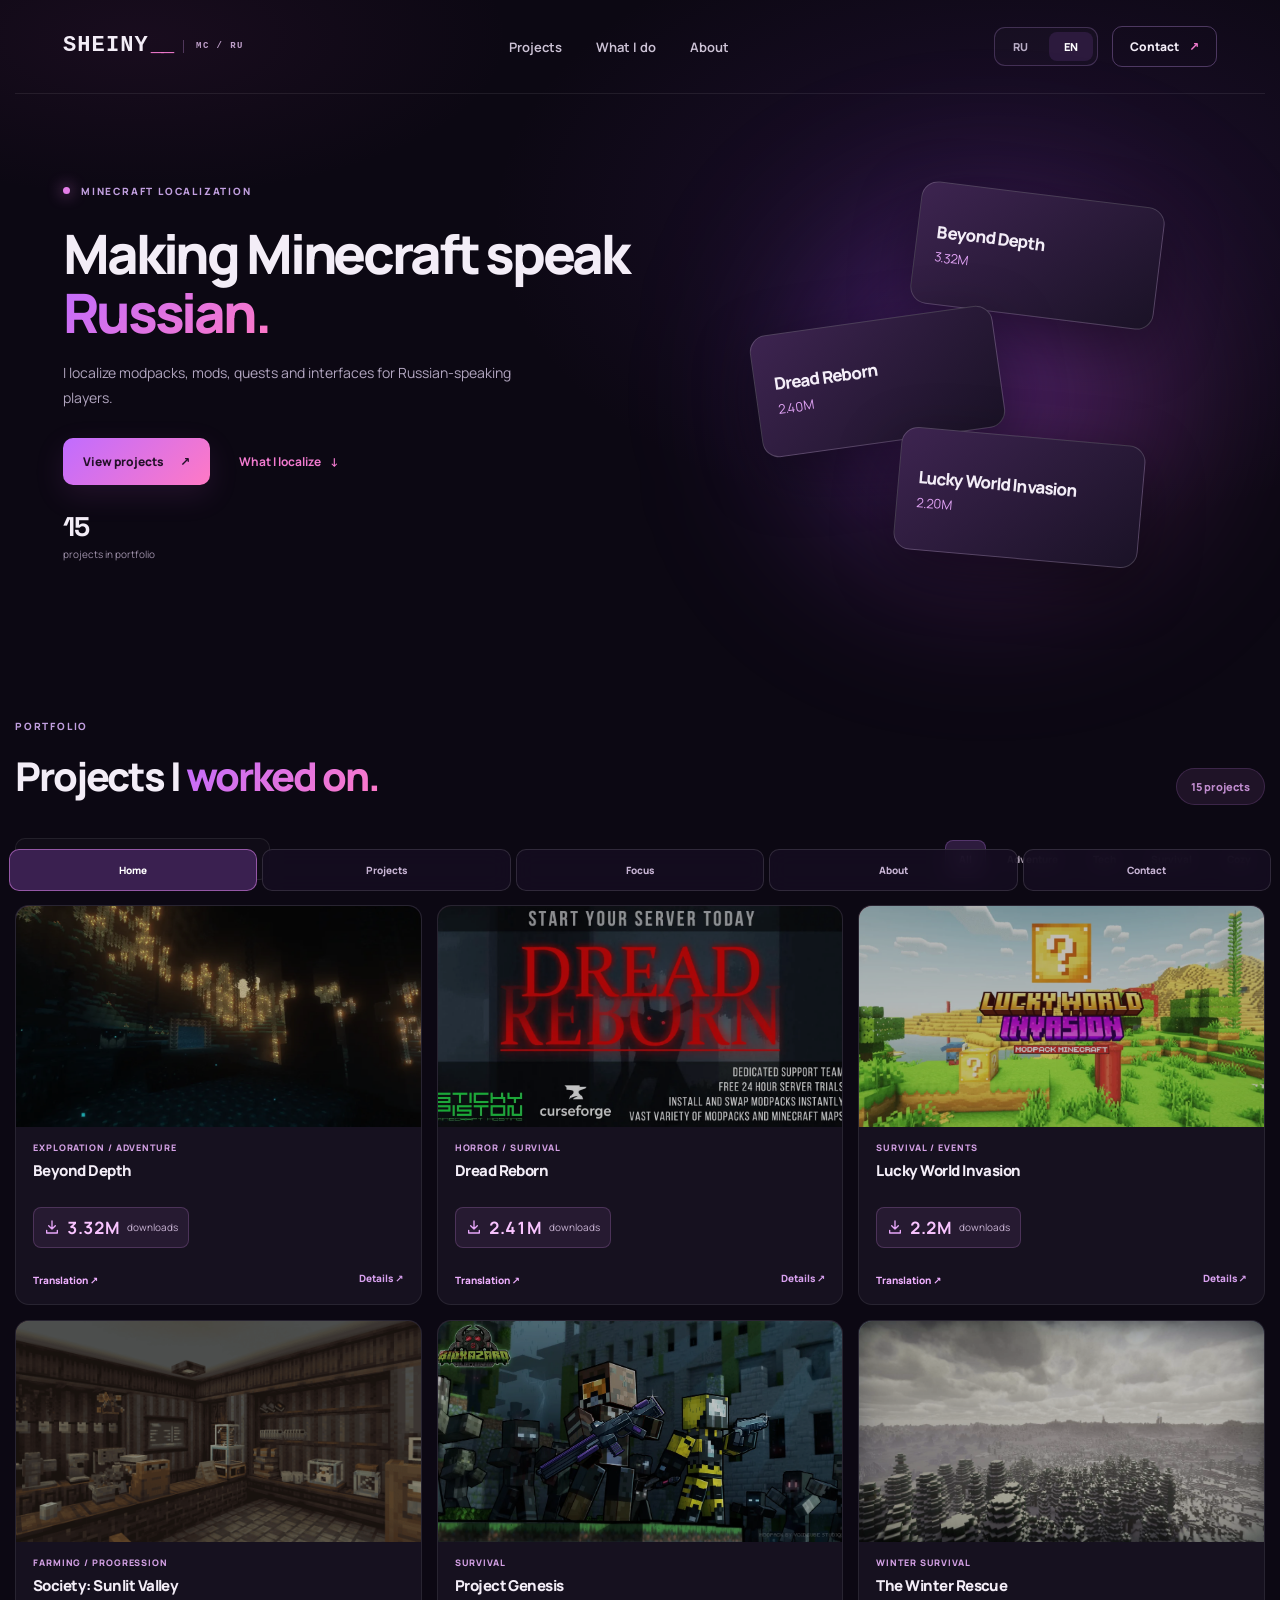
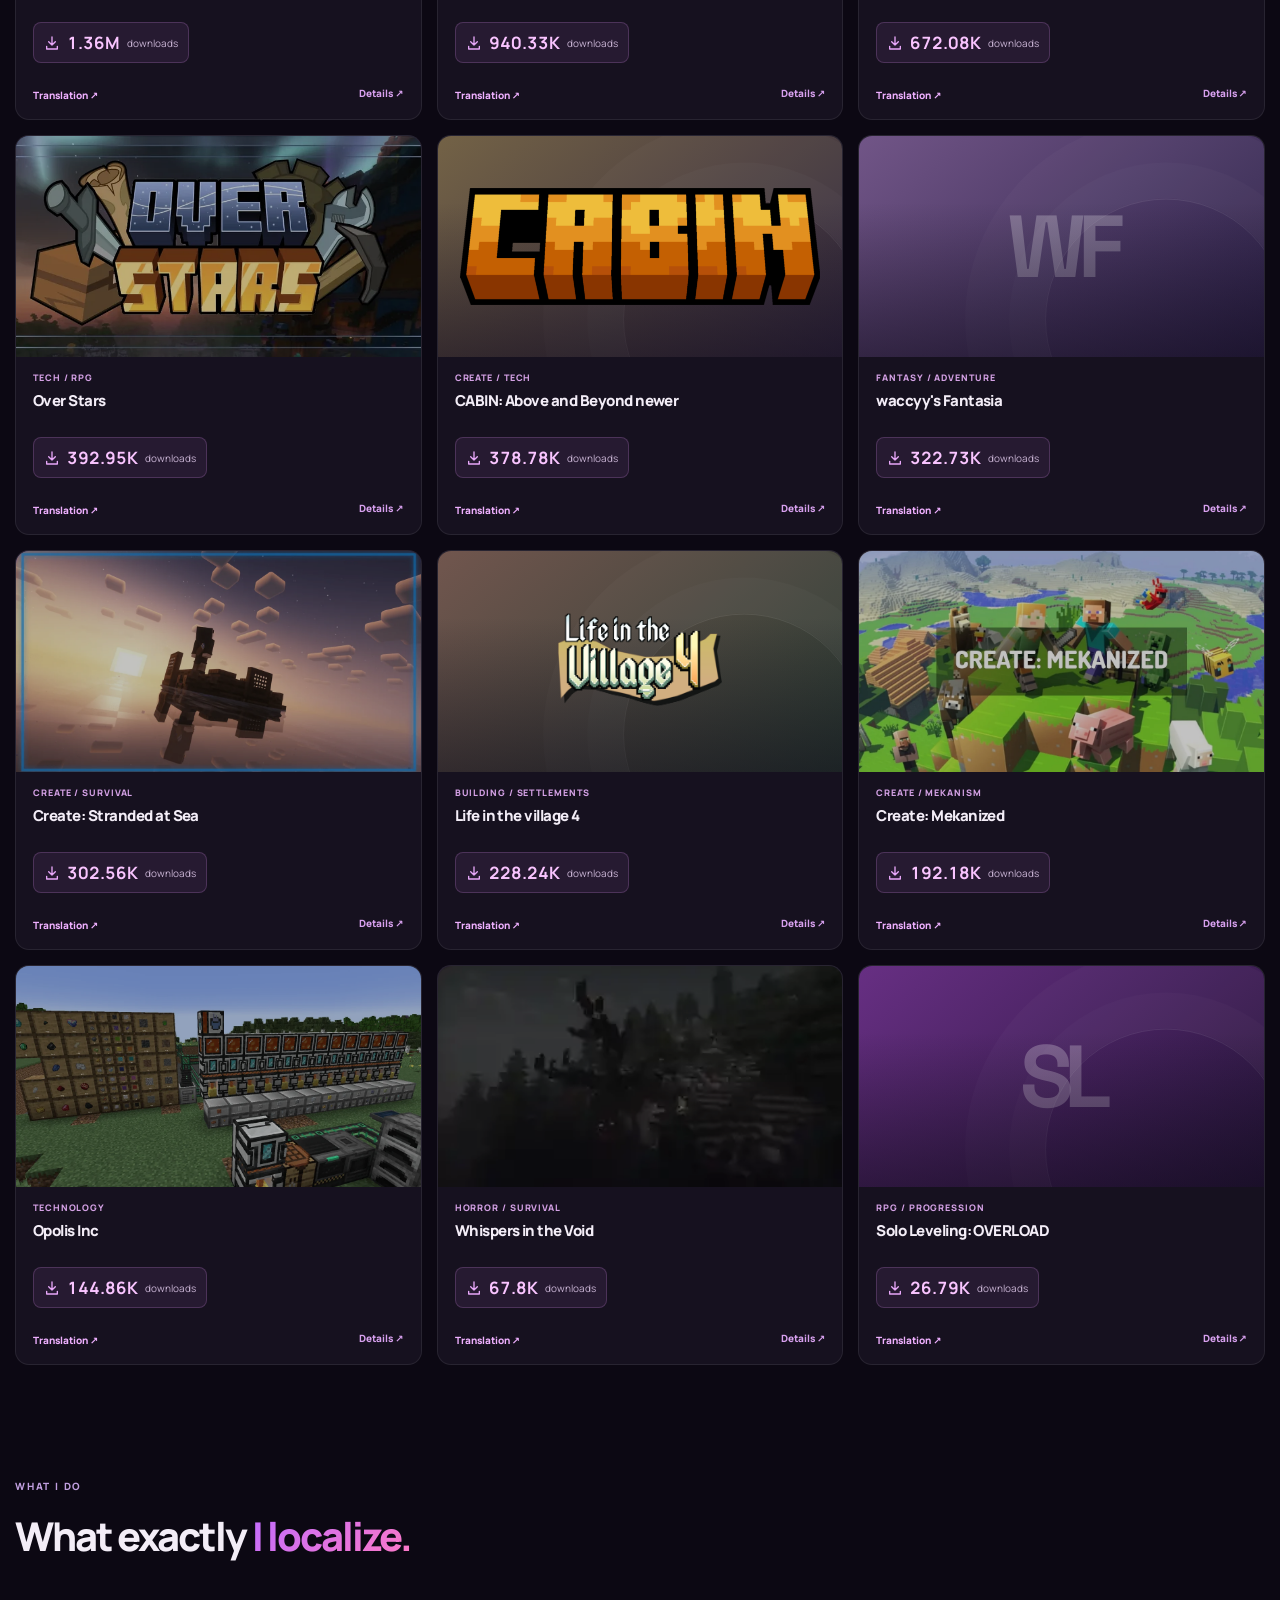
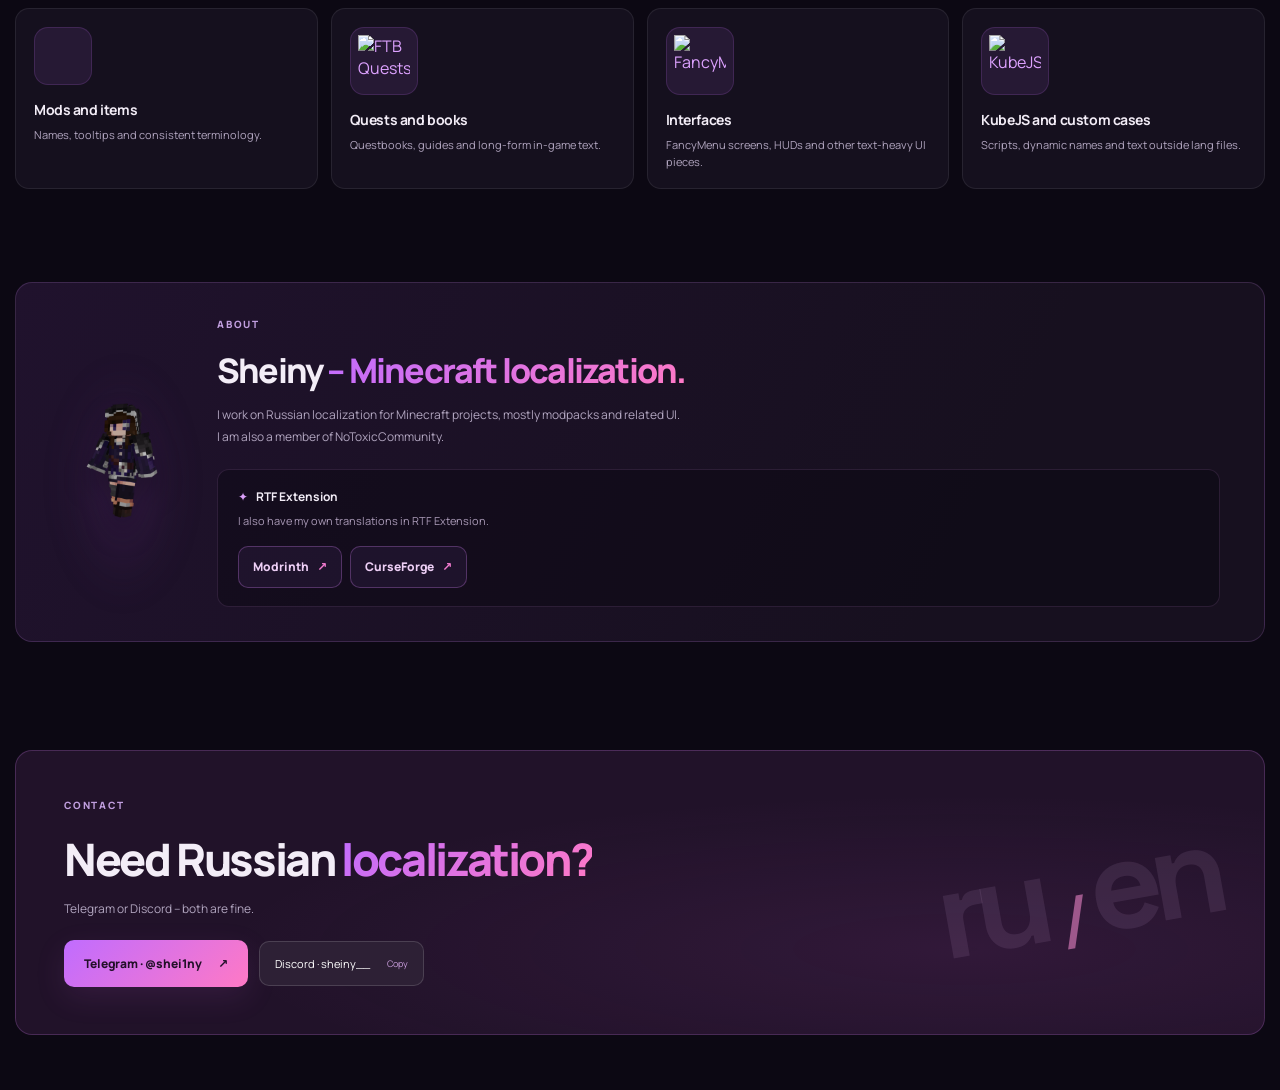
==== commit b01470bd: "Apply improved natural skin portrait and verify all 15 direct translation links" ====
--- a/index.html
+++ b/index.html
@@ -10,7 +10,7 @@
   <meta property="og:description" content="Minecraft modpacks, quests, UI and mod localization.">
   <title>Sheiny – Minecraft localization</title>
   <link rel="icon" href="./favicon.svg" type="image/svg+xml">
-  <link rel="stylesheet" href="./styles.css?v=16">
+  <link rel="stylesheet" href="./styles.css?v=17">
   
 </head>
 <body>
@@ -151,7 +151,7 @@
       <section class="section container about-section" id="about" aria-labelledby="about-title">
         <div class="about-card">
           <div class="about-avatar">
-            <img class="avatar-portrait" src="./assets/sheiny-portrait.png" alt="Sheiny__ – Minecraft skin" loading="lazy" width="440" height="520">
+            <img class="avatar-portrait" src="./assets/sheiny-portrait-v2.png" alt="Sheiny__ – Minecraft skin" loading="lazy" width="440" height="520">
           </div>
           <div class="about-content">
             <div class="section-overline"><span data-i18n="about_overline">ABOUT</span></div>
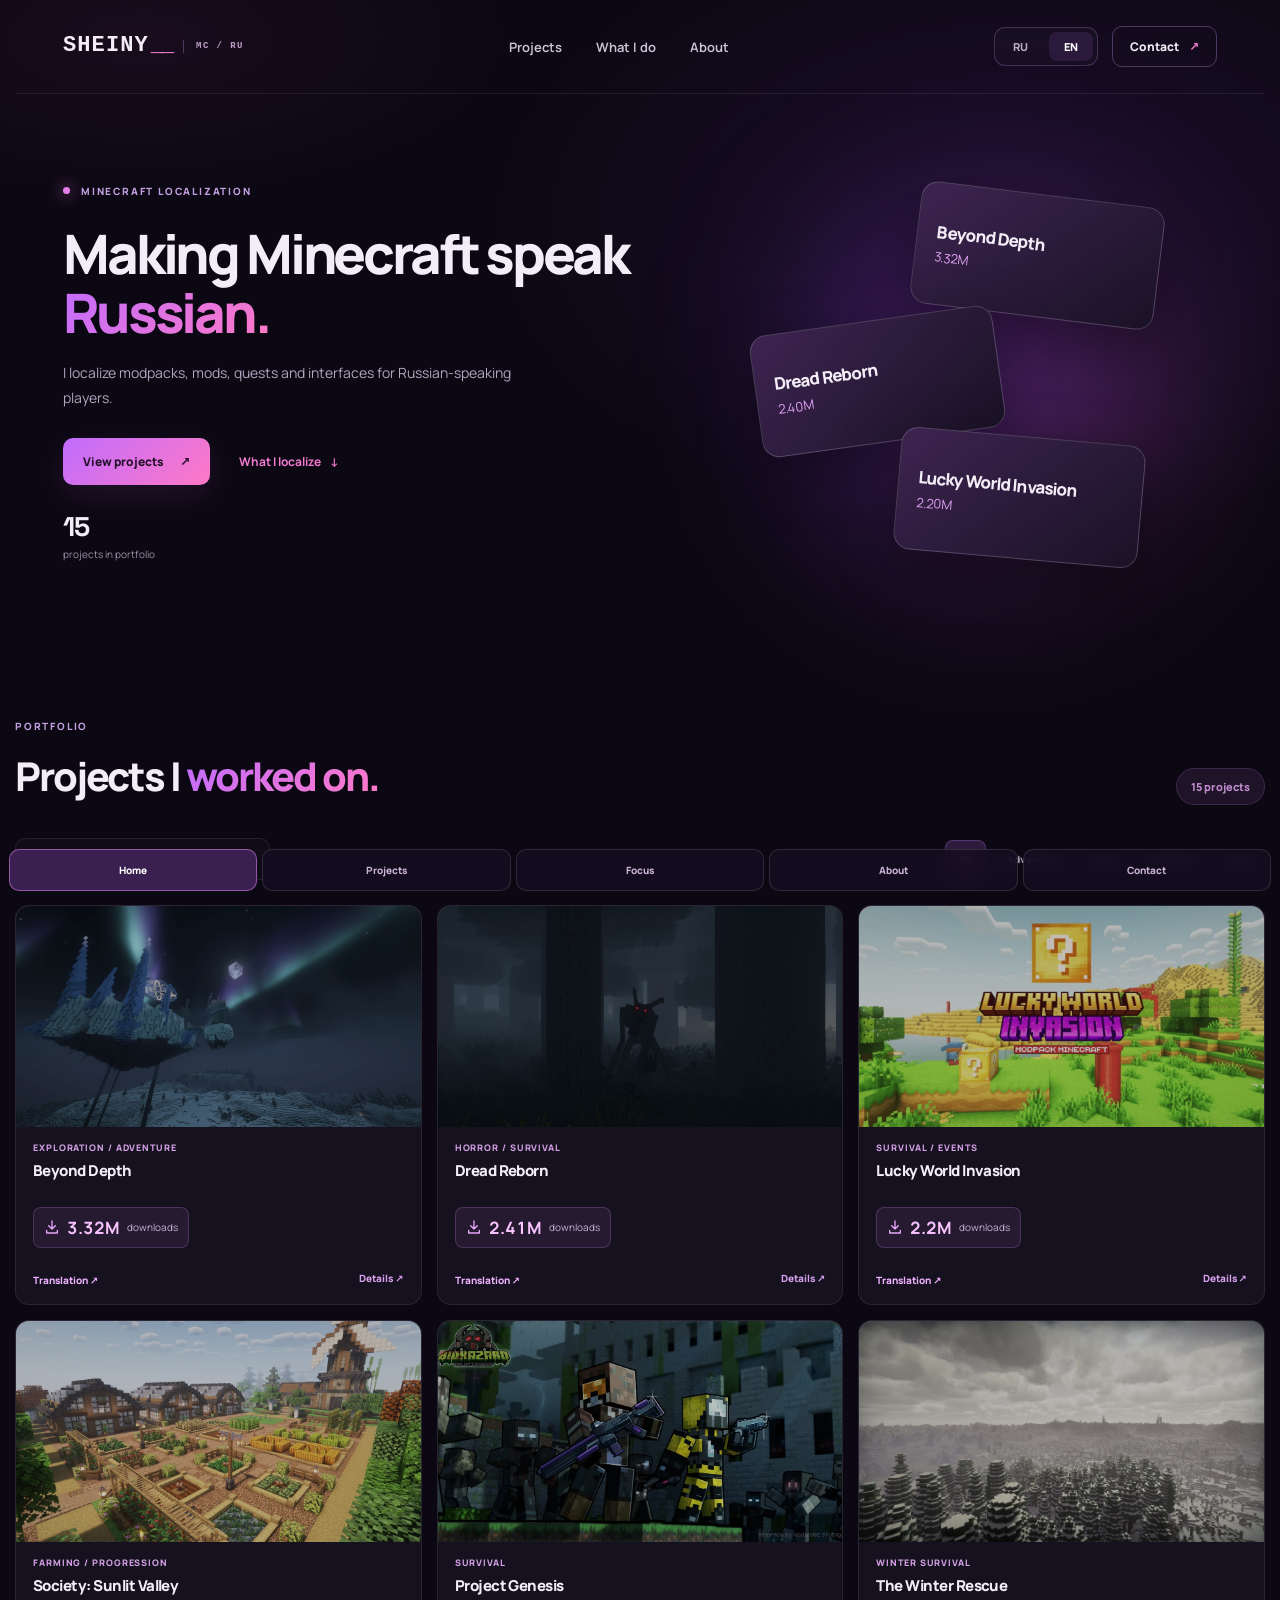
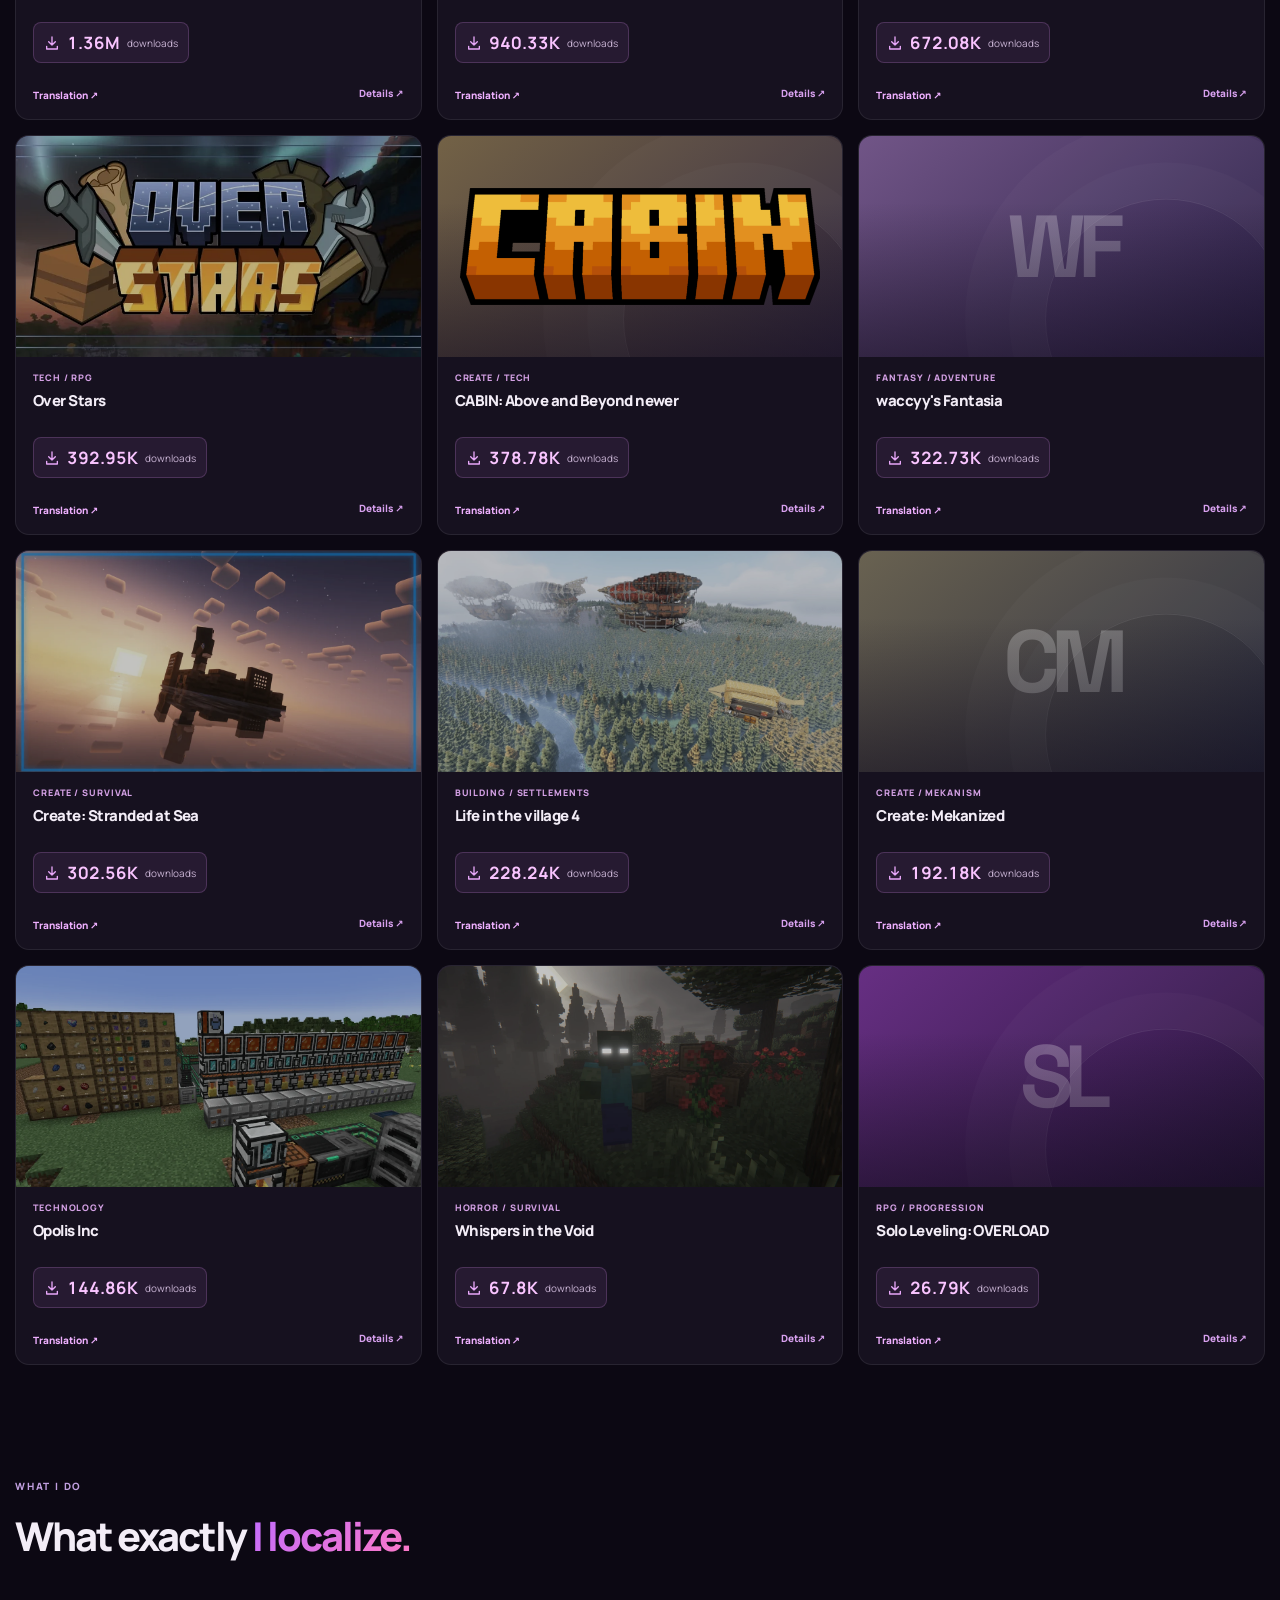
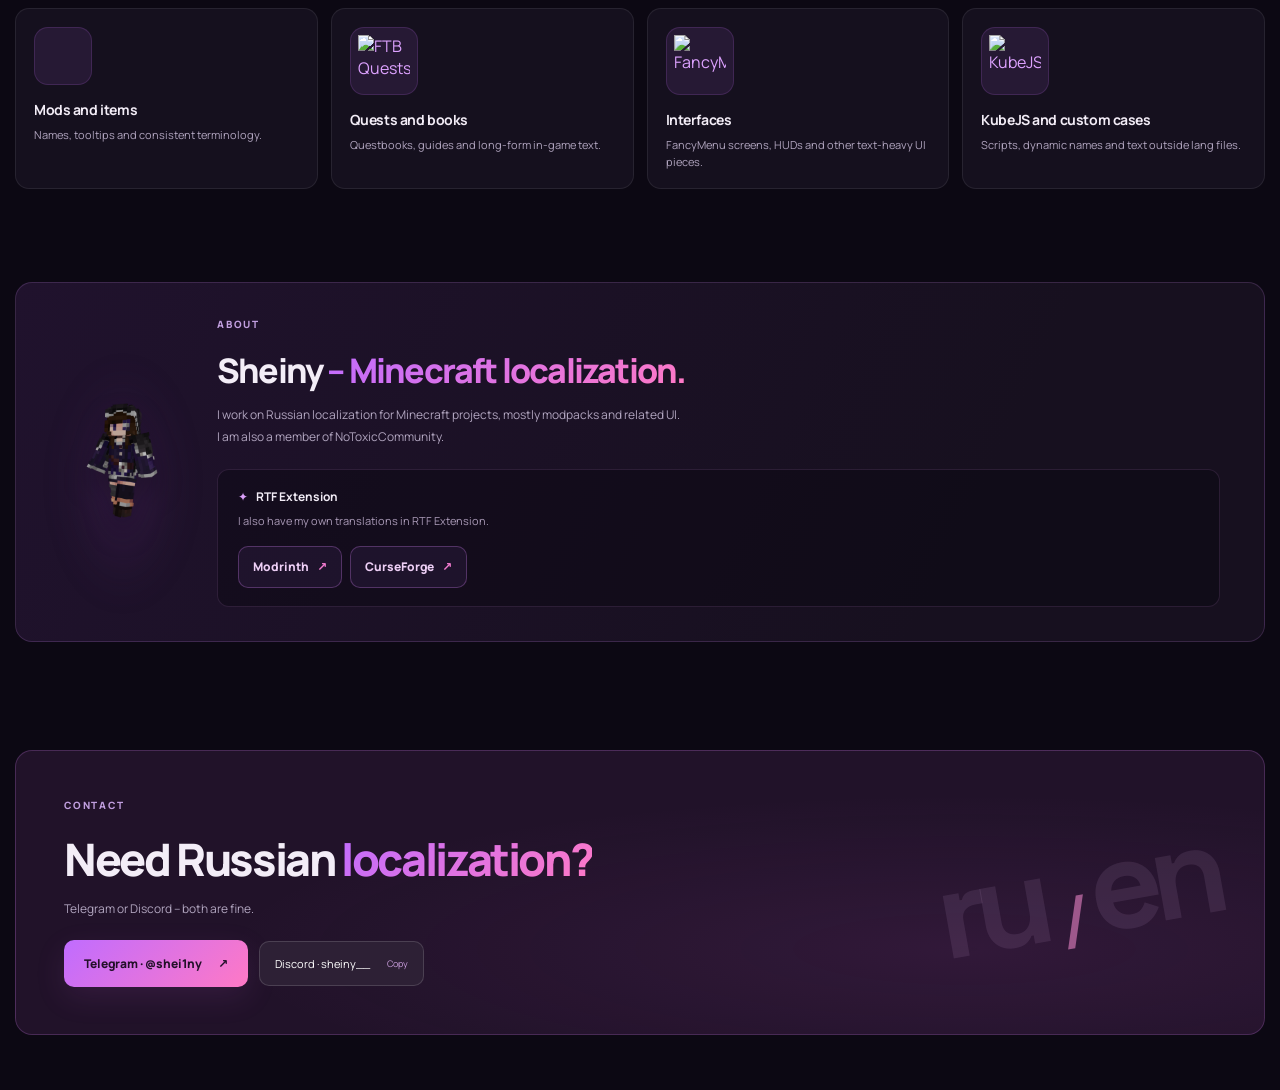
==== commit d8505754: "Replace unsupported artwork with original modpack gallery images" ====
--- a/index.html
+++ b/index.html
@@ -10,7 +10,7 @@
   <meta property="og:description" content="Minecraft modpacks, quests, UI and mod localization.">
   <title>Sheiny – Minecraft localization</title>
   <link rel="icon" href="./favicon.svg" type="image/svg+xml">
-  <link rel="stylesheet" href="./styles.css?v=17">
+  <link rel="stylesheet" href="./styles.css?v=18">
   
 </head>
 <body>
@@ -80,20 +80,20 @@
           </div>
         </div>
         <div class="project-grid" id="project-grid" aria-live="polite">
-<article class="project-card" style="--tile-a:#5f3f7a;--tile-b:#211c38"><div class="card-cover"><span class="cover-letter">BD</span><img class="cover-photo" src="./assets/cover-beyond-depth.webp" alt="Beyond Depth" loading="lazy" onerror="if(this.dataset.fallback){this.src=this.dataset.fallback;this.removeAttribute('data-fallback')}else this.style.display='none'"><span class="cover-label">Перевод для KennnyMC</span></div><div class="card-body"><span class="card-meta">Исследование / приключения</span><h3 class="card-title">Beyond Depth</h3><div class="card-downloads"><svg class="download-icon" aria-hidden="true" viewBox="0 0 24 24" width="16" height="16" fill="none" stroke="currentColor" stroke-width="2" stroke-linecap="round" stroke-linejoin="round"><path d="M12 3v12m-5-5 5 5 5-5M4 17v4h16v-4"/></svg><strong>3,32 млн</strong><small>скачиваний</small></div><div class="card-footer"><a class="translation-action" href="https://kennyminecraft.ru/translations/beyond-depth" target="_blank" rel="noopener noreferrer">Русификатор ↗</a><a class="catalog-static-link" href="https://www.curseforge.com/minecraft/modpacks/beyond-depth" target="_blank" rel="noopener noreferrer">Подробнее ↗</a></div></div></article>
-<article class="project-card" style="--tile-a:#543647;--tile-b:#1b161e"><div class="card-cover"><span class="cover-letter">DR</span><img class="cover-photo" src="./assets/cover-dread-reborn.webp" alt="Dread Reborn" loading="lazy" onerror="if(this.dataset.fallback){this.src=this.dataset.fallback;this.removeAttribute('data-fallback')}else this.style.display='none'"><span class="cover-label">Перевод для KennnyMC</span></div><div class="card-body"><span class="card-meta">Хоррор / выживание</span><h3 class="card-title">Dread Reborn</h3><div class="card-downloads"><svg class="download-icon" aria-hidden="true" viewBox="0 0 24 24" width="16" height="16" fill="none" stroke="currentColor" stroke-width="2" stroke-linecap="round" stroke-linejoin="round"><path d="M12 3v12m-5-5 5 5 5-5M4 17v4h16v-4"/></svg><strong>2,41 млн</strong><small>скачиваний</small></div><div class="card-footer"><a class="translation-action" href="https://kennyminecraft.ru/translations/dread-a-horror-survival-pack" target="_blank" rel="noopener noreferrer">Русификатор ↗</a><a class="catalog-static-link" href="https://www.curseforge.com/minecraft/modpacks/dread-arrenek" target="_blank" rel="noopener noreferrer">Подробнее ↗</a></div></div></article>
+<article class="project-card" style="--tile-a:#5f3f7a;--tile-b:#211c38"><div class="card-cover"><span class="cover-letter">BD</span><img class="cover-photo" src="./assets/verified-beyond-depth.webp" alt="Beyond Depth" loading="lazy" onerror="if(this.dataset.fallback){this.src=this.dataset.fallback;this.removeAttribute('data-fallback')}else this.style.display='none'"><span class="cover-label">Перевод для KennnyMC</span></div><div class="card-body"><span class="card-meta">Исследование / приключения</span><h3 class="card-title">Beyond Depth</h3><div class="card-downloads"><svg class="download-icon" aria-hidden="true" viewBox="0 0 24 24" width="16" height="16" fill="none" stroke="currentColor" stroke-width="2" stroke-linecap="round" stroke-linejoin="round"><path d="M12 3v12m-5-5 5 5 5-5M4 17v4h16v-4"/></svg><strong>3,32 млн</strong><small>скачиваний</small></div><div class="card-footer"><a class="translation-action" href="https://kennyminecraft.ru/translations/beyond-depth" target="_blank" rel="noopener noreferrer">Русификатор ↗</a><a class="catalog-static-link" href="https://www.curseforge.com/minecraft/modpacks/beyond-depth" target="_blank" rel="noopener noreferrer">Подробнее ↗</a></div></div></article>
+<article class="project-card" style="--tile-a:#543647;--tile-b:#1b161e"><div class="card-cover"><span class="cover-letter">DR</span><img class="cover-photo" src="./assets/verified-dread-reborn.webp" alt="Dread Reborn" loading="lazy" onerror="if(this.dataset.fallback){this.src=this.dataset.fallback;this.removeAttribute('data-fallback')}else this.style.display='none'"><span class="cover-label">Перевод для KennnyMC</span></div><div class="card-body"><span class="card-meta">Хоррор / выживание</span><h3 class="card-title">Dread Reborn</h3><div class="card-downloads"><svg class="download-icon" aria-hidden="true" viewBox="0 0 24 24" width="16" height="16" fill="none" stroke="currentColor" stroke-width="2" stroke-linecap="round" stroke-linejoin="round"><path d="M12 3v12m-5-5 5 5 5-5M4 17v4h16v-4"/></svg><strong>2,41 млн</strong><small>скачиваний</small></div><div class="card-footer"><a class="translation-action" href="https://kennyminecraft.ru/translations/dread-a-horror-survival-pack" target="_blank" rel="noopener noreferrer">Русификатор ↗</a><a class="catalog-static-link" href="https://www.curseforge.com/minecraft/modpacks/dread-arrenek" target="_blank" rel="noopener noreferrer">Подробнее ↗</a></div></div></article>
 <article class="project-card" style="--tile-a:#b45f67;--tile-b:#4a2d63"><div class="card-cover"><span class="cover-letter">LW</span><img class="cover-photo" src="./assets/cover-lucky-world-invasion.webp" alt="Lucky World Invasion" loading="lazy" data-fallback="./assets/lucky-icon.png" onerror="if(this.dataset.fallback){this.src=this.dataset.fallback;this.removeAttribute('data-fallback')}else this.style.display='none'"><span class="cover-label">Перевод для KennnyMC</span></div><div class="card-body"><span class="card-meta">Выживание / события</span><h3 class="card-title">Lucky World Invasion</h3><div class="card-downloads"><svg class="download-icon" aria-hidden="true" viewBox="0 0 24 24" width="16" height="16" fill="none" stroke="currentColor" stroke-width="2" stroke-linecap="round" stroke-linejoin="round"><path d="M12 3v12m-5-5 5 5 5-5M4 17v4h16v-4"/></svg><strong>2,2 млн</strong><small>скачиваний</small></div><div class="card-footer"><a class="translation-action" href="https://kennyminecraft.ru/translations/lucky-world-invasion" target="_blank" rel="noopener noreferrer">Русификатор ↗</a><a class="catalog-static-link" href="https://www.curseforge.com/minecraft/modpacks/lucky-world-invasion" target="_blank" rel="noopener noreferrer">Подробнее ↗</a></div></div></article>
-<article class="project-card" style="--tile-a:#745c4d;--tile-b:#272033"><div class="card-cover"><span class="cover-letter">SV</span><img class="cover-photo" src="./assets/society-author.png" alt="Society: Sunlit Valley" loading="lazy" onerror="if(this.dataset.fallback){this.src=this.dataset.fallback;this.removeAttribute('data-fallback')}else this.style.display='none'"><span class="cover-label">Перевод для KennnyMC</span></div><div class="card-body"><span class="card-meta">Фермерство / развитие</span><h3 class="card-title">Society: Sunlit Valley</h3><div class="card-downloads"><svg class="download-icon" aria-hidden="true" viewBox="0 0 24 24" width="16" height="16" fill="none" stroke="currentColor" stroke-width="2" stroke-linecap="round" stroke-linejoin="round"><path d="M12 3v12m-5-5 5 5 5-5M4 17v4h16v-4"/></svg><strong>1,36 млн</strong><small>скачиваний</small></div><div class="card-footer"><a class="translation-action" href="https://kennyminecraft.ru/translations/society-sunlit-valley" target="_blank" rel="noopener noreferrer">Русификатор ↗</a><a class="catalog-static-link" href="https://www.curseforge.com/minecraft/modpacks/society-sunlit-valley" target="_blank" rel="noopener noreferrer">Подробнее ↗</a></div></div></article>
+<article class="project-card" style="--tile-a:#745c4d;--tile-b:#272033"><div class="card-cover"><span class="cover-letter">SV</span><img class="cover-photo" src="./assets/verified-society.webp" alt="Society: Sunlit Valley" loading="lazy" onerror="if(this.dataset.fallback){this.src=this.dataset.fallback;this.removeAttribute('data-fallback')}else this.style.display='none'"><span class="cover-label">Перевод для KennnyMC</span></div><div class="card-body"><span class="card-meta">Фермерство / развитие</span><h3 class="card-title">Society: Sunlit Valley</h3><div class="card-downloads"><svg class="download-icon" aria-hidden="true" viewBox="0 0 24 24" width="16" height="16" fill="none" stroke="currentColor" stroke-width="2" stroke-linecap="round" stroke-linejoin="round"><path d="M12 3v12m-5-5 5 5 5-5M4 17v4h16v-4"/></svg><strong>1,36 млн</strong><small>скачиваний</small></div><div class="card-footer"><a class="translation-action" href="https://kennyminecraft.ru/translations/society-sunlit-valley" target="_blank" rel="noopener noreferrer">Русификатор ↗</a><a class="catalog-static-link" href="https://www.curseforge.com/minecraft/modpacks/society-sunlit-valley" target="_blank" rel="noopener noreferrer">Подробнее ↗</a></div></div></article>
 <article class="project-card" style="--tile-a:#4c304b;--tile-b:#17222c"><div class="card-cover"><span class="cover-letter">PG</span><img class="cover-photo" src="./assets/cover-project-genesis.webp" alt="Project Genesis" loading="lazy" onerror="if(this.dataset.fallback){this.src=this.dataset.fallback;this.removeAttribute('data-fallback')}else this.style.display='none'"><span class="cover-label">Перевод для KennnyMC</span></div><div class="card-body"><span class="card-meta">Выживание</span><h3 class="card-title">Project Genesis</h3><div class="card-downloads"><svg class="download-icon" aria-hidden="true" viewBox="0 0 24 24" width="16" height="16" fill="none" stroke="currentColor" stroke-width="2" stroke-linecap="round" stroke-linejoin="round"><path d="M12 3v12m-5-5 5 5 5-5M4 17v4h16v-4"/></svg><strong>940,33 тыс.</strong><small>скачиваний</small></div><div class="card-footer"><a class="translation-action" href="https://kennyminecraft.ru/translations/biohazard-project-genesis-the-ultimate-apocalypse" target="_blank" rel="noopener noreferrer">Русификатор ↗</a><a class="catalog-static-link" href="https://www.curseforge.com/minecraft/modpacks/biohazard-project-genesis" target="_blank" rel="noopener noreferrer">Подробнее ↗</a></div></div></article>
 <article class="project-card" style="--tile-a:#65819a;--tile-b:#263145"><div class="card-cover"><span class="cover-letter">W</span><img class="cover-photo" src="./assets/winter-author.jpg" alt="The Winter Rescue" loading="lazy" onerror="if(this.dataset.fallback){this.src=this.dataset.fallback;this.removeAttribute('data-fallback')}else this.style.display='none'"><span class="cover-label">Перевод для KennnyMC</span></div><div class="card-body"><span class="card-meta">Зимнее выживание</span><h3 class="card-title">The Winter Rescue</h3><div class="card-downloads"><svg class="download-icon" aria-hidden="true" viewBox="0 0 24 24" width="16" height="16" fill="none" stroke="currentColor" stroke-width="2" stroke-linecap="round" stroke-linejoin="round"><path d="M12 3v12m-5-5 5 5 5-5M4 17v4h16v-4"/></svg><strong>672,08 тыс.</strong><small>скачиваний</small></div><div class="card-footer"><a class="translation-action" href="https://kennyminecraft.ru/translations/the-winter-rescue" target="_blank" rel="noopener noreferrer">Русификатор ↗</a><a class="catalog-static-link" href="https://www.curseforge.com/minecraft/modpacks/the-winter-rescue" target="_blank" rel="noopener noreferrer">Подробнее ↗</a></div></div></article>
 <article class="project-card" style="--tile-a:#394882;--tile-b:#171530"><div class="card-cover"><span class="cover-letter">OS</span><img class="cover-photo" src="./assets/cover-over-stars.webp" alt="Over Stars" loading="lazy" onerror="if(this.dataset.fallback){this.src=this.dataset.fallback;this.removeAttribute('data-fallback')}else this.style.display='none'"><span class="cover-label">Перевод для KennnyMC</span></div><div class="card-body"><span class="card-meta">Технологии / RPG</span><h3 class="card-title">Over Stars</h3><div class="card-downloads"><svg class="download-icon" aria-hidden="true" viewBox="0 0 24 24" width="16" height="16" fill="none" stroke="currentColor" stroke-width="2" stroke-linecap="round" stroke-linejoin="round"><path d="M12 3v12m-5-5 5 5 5-5M4 17v4h16v-4"/></svg><strong>392,95 тыс.</strong><small>скачиваний</small></div><div class="card-footer"><a class="translation-action" href="https://kennyminecraft.ru/translations/over-stars" target="_blank" rel="noopener noreferrer">Русификатор ↗</a><a class="catalog-static-link" href="https://www.curseforge.com/minecraft/modpacks/over-stars" target="_blank" rel="noopener noreferrer">Подробнее ↗</a></div></div></article>
 <article class="project-card" style="--tile-a:#736246;--tile-b:#30263e"><div class="card-cover"><span class="cover-letter">CA</span><img class="cover-photo" src="./assets/cabin-logo.png" alt="CABIN: Above and Beyond newer" loading="lazy" onerror="if(this.dataset.fallback){this.src=this.dataset.fallback;this.removeAttribute('data-fallback')}else this.style.display='none'"><span class="cover-label">Перевод для KennnyMC</span></div><div class="card-body"><span class="card-meta">Create / технологии</span><h3 class="card-title">CABIN: Above and Beyond newer</h3><div class="card-downloads"><svg class="download-icon" aria-hidden="true" viewBox="0 0 24 24" width="16" height="16" fill="none" stroke="currentColor" stroke-width="2" stroke-linecap="round" stroke-linejoin="round"><path d="M12 3v12m-5-5 5 5 5-5M4 17v4h16v-4"/></svg><strong>378,78 тыс.</strong><small>скачиваний</small></div><div class="card-footer"><a class="translation-action" href="https://kennyminecraft.ru/translations/cabin-create-above-beyond-in-newer" target="_blank" rel="noopener noreferrer">Русификатор ↗</a><a class="catalog-static-link" href="https://www.curseforge.com/minecraft/modpacks/cabin" target="_blank" rel="noopener noreferrer">Подробнее ↗</a></div></div></article>
 <article class="project-card" style="--tile-a:#715587;--tile-b:#2a2046"><div class="card-cover"><span class="cover-letter">WF</span><span class="cover-label">Перевод для KennnyMC</span></div><div class="card-body"><span class="card-meta">Фэнтези / приключения</span><h3 class="card-title">waccyy's Fantasia</h3><div class="card-downloads"><svg class="download-icon" aria-hidden="true" viewBox="0 0 24 24" width="16" height="16" fill="none" stroke="currentColor" stroke-width="2" stroke-linecap="round" stroke-linejoin="round"><path d="M12 3v12m-5-5 5 5 5-5M4 17v4h16v-4"/></svg><strong>322,73 тыс.</strong><small>скачиваний</small></div><div class="card-footer"><a class="translation-action" href="https://kennyminecraft.ru/translations/waccyy-s-fantasia" target="_blank" rel="noopener noreferrer">Русификатор ↗</a><a class="catalog-static-link" href="https://www.curseforge.com/minecraft/modpacks/waccyys-fantasia" target="_blank" rel="noopener noreferrer">Подробнее ↗</a></div></div></article>
 <article class="project-card" style="--tile-a:#50428b;--tile-b:#1e213e"><div class="card-cover"><span class="cover-letter">CS</span><img class="cover-photo" src="./assets/cover-create-stranded-at-sea.webp" alt="Create: Stranded at Sea" loading="lazy" onerror="if(this.dataset.fallback){this.src=this.dataset.fallback;this.removeAttribute('data-fallback')}else this.style.display='none'"><span class="cover-label">Перевод для KennnyMC</span></div><div class="card-body"><span class="card-meta">Create / выживание</span><h3 class="card-title">Create: Stranded at Sea</h3><div class="card-downloads"><svg class="download-icon" aria-hidden="true" viewBox="0 0 24 24" width="16" height="16" fill="none" stroke="currentColor" stroke-width="2" stroke-linecap="round" stroke-linejoin="round"><path d="M12 3v12m-5-5 5 5 5-5M4 17v4h16v-4"/></svg><strong>302,56 тыс.</strong><small>скачиваний</small></div><div class="card-footer"><a class="translation-action" href="https://kennyminecraft.ru/translations/create-stranded-at-sea-8ece" target="_blank" rel="noopener noreferrer">Русификатор ↗</a><a class="catalog-static-link" href="https://www.curseforge.com/minecraft/modpacks/create-stranded-at-sea" target="_blank" rel="noopener noreferrer">Подробнее ↗</a></div></div></article>
-<article class="project-card" style="--tile-a:#71564e;--tile-b:#293b32"><div class="card-cover"><span class="cover-letter">LV</span><img class="cover-photo" src="./assets/life-village-4-logo.png" alt="Life in the village 4" loading="lazy" onerror="if(this.dataset.fallback){this.src=this.dataset.fallback;this.removeAttribute('data-fallback')}else this.style.display='none'"><span class="cover-label">Перевод для KennnyMC</span></div><div class="card-body"><span class="card-meta">Строительство / поселения</span><h3 class="card-title">Life in the village 4</h3><div class="card-downloads"><svg class="download-icon" aria-hidden="true" viewBox="0 0 24 24" width="16" height="16" fill="none" stroke="currentColor" stroke-width="2" stroke-linecap="round" stroke-linejoin="round"><path d="M12 3v12m-5-5 5 5 5-5M4 17v4h16v-4"/></svg><strong>228,24 тыс.</strong><small>скачиваний</small></div><div class="card-footer"><a class="translation-action" href="https://kennyminecraft.ru/translations/life-in-the-village-4" target="_blank" rel="noopener noreferrer">Русификатор ↗</a><a class="catalog-static-link" href="https://www.curseforge.com/minecraft/modpacks/life-in-the-village-4" target="_blank" rel="noopener noreferrer">Подробнее ↗</a></div></div></article>
-<article class="project-card" style="--tile-a:#696251;--tile-b:#26283b"><div class="card-cover"><span class="cover-letter">CM</span><img class="cover-photo" src="./assets/cover-create-mekanized.webp" alt="Create: Mekanized" loading="lazy" onerror="if(this.dataset.fallback){this.src=this.dataset.fallback;this.removeAttribute('data-fallback')}else this.style.display='none'"><span class="cover-label">Перевод для KennnyMC</span></div><div class="card-body"><span class="card-meta">Create / Mekanism</span><h3 class="card-title">Create: Mekanized</h3><div class="card-downloads"><svg class="download-icon" aria-hidden="true" viewBox="0 0 24 24" width="16" height="16" fill="none" stroke="currentColor" stroke-width="2" stroke-linecap="round" stroke-linejoin="round"><path d="M12 3v12m-5-5 5 5 5-5M4 17v4h16v-4"/></svg><strong>192,18 тыс.</strong><small>скачиваний</small></div><div class="card-footer"><a class="translation-action" href="https://kennyminecraft.ru/translations/create-mekanized" target="_blank" rel="noopener noreferrer">Русификатор ↗</a><a class="catalog-static-link" href="https://www.curseforge.com/minecraft/modpacks/create-mekanized" target="_blank" rel="noopener noreferrer">Подробнее ↗</a></div></div></article>
+<article class="project-card" style="--tile-a:#71564e;--tile-b:#293b32"><div class="card-cover"><span class="cover-letter">LV</span><img class="cover-photo" src="./assets/verified-life-village.webp" alt="Life in the village 4" loading="lazy" onerror="if(this.dataset.fallback){this.src=this.dataset.fallback;this.removeAttribute('data-fallback')}else this.style.display='none'"><span class="cover-label">Перевод для KennnyMC</span></div><div class="card-body"><span class="card-meta">Строительство / поселения</span><h3 class="card-title">Life in the village 4</h3><div class="card-downloads"><svg class="download-icon" aria-hidden="true" viewBox="0 0 24 24" width="16" height="16" fill="none" stroke="currentColor" stroke-width="2" stroke-linecap="round" stroke-linejoin="round"><path d="M12 3v12m-5-5 5 5 5-5M4 17v4h16v-4"/></svg><strong>228,24 тыс.</strong><small>скачиваний</small></div><div class="card-footer"><a class="translation-action" href="https://kennyminecraft.ru/translations/life-in-the-village-4" target="_blank" rel="noopener noreferrer">Русификатор ↗</a><a class="catalog-static-link" href="https://www.curseforge.com/minecraft/modpacks/life-in-the-village-4" target="_blank" rel="noopener noreferrer">Подробнее ↗</a></div></div></article>
+<article class="project-card" style="--tile-a:#696251;--tile-b:#26283b"><div class="card-cover"><span class="cover-letter">CM</span><span class="cover-label">Перевод для KennnyMC</span></div><div class="card-body"><span class="card-meta">Create / Mekanism</span><h3 class="card-title">Create: Mekanized</h3><div class="card-downloads"><svg class="download-icon" aria-hidden="true" viewBox="0 0 24 24" width="16" height="16" fill="none" stroke="currentColor" stroke-width="2" stroke-linecap="round" stroke-linejoin="round"><path d="M12 3v12m-5-5 5 5 5-5M4 17v4h16v-4"/></svg><strong>192,18 тыс.</strong><small>скачиваний</small></div><div class="card-footer"><a class="translation-action" href="https://kennyminecraft.ru/translations/create-mekanized" target="_blank" rel="noopener noreferrer">Русификатор ↗</a><a class="catalog-static-link" href="https://www.curseforge.com/minecraft/modpacks/create-mekanized" target="_blank" rel="noopener noreferrer">Подробнее ↗</a></div></div></article>
 <article class="project-card" style="--tile-a:#465b72;--tile-b:#1b2638"><div class="card-cover"><span class="cover-letter">OI</span><img class="cover-photo" src="./assets/cover-opolis-inc.webp" alt="Opolis Inc" loading="lazy" onerror="if(this.dataset.fallback){this.src=this.dataset.fallback;this.removeAttribute('data-fallback')}else this.style.display='none'"><span class="cover-label">Перевод для KennnyMC</span></div><div class="card-body"><span class="card-meta">Технологии</span><h3 class="card-title">Opolis Inc</h3><div class="card-downloads"><svg class="download-icon" aria-hidden="true" viewBox="0 0 24 24" width="16" height="16" fill="none" stroke="currentColor" stroke-width="2" stroke-linecap="round" stroke-linejoin="round"><path d="M12 3v12m-5-5 5 5 5-5M4 17v4h16v-4"/></svg><strong>144,86 тыс.</strong><small>скачиваний</small></div><div class="card-footer"><a class="translation-action" href="https://kennyminecraft.ru/translations/opolis-inc-cd6c" target="_blank" rel="noopener noreferrer">Русификатор ↗</a><a class="catalog-static-link" href="https://www.curseforge.com/minecraft/modpacks/opolis-inc" target="_blank" rel="noopener noreferrer">Подробнее ↗</a></div></div></article>
-<article class="project-card" style="--tile-a:#352345;--tile-b:#131925"><div class="card-cover"><span class="cover-letter">W</span><img class="cover-photo" src="./assets/whispers.webp" alt="Whispers in the Void" loading="lazy" onerror="if(this.dataset.fallback){this.src=this.dataset.fallback;this.removeAttribute('data-fallback')}else this.style.display='none'"><span class="cover-label">Перевод для KennnyMC</span></div><div class="card-body"><span class="card-meta">Хоррор / выживание</span><h3 class="card-title">Whispers in the Void</h3><div class="card-downloads"><svg class="download-icon" aria-hidden="true" viewBox="0 0 24 24" width="16" height="16" fill="none" stroke="currentColor" stroke-width="2" stroke-linecap="round" stroke-linejoin="round"><path d="M12 3v12m-5-5 5 5 5-5M4 17v4h16v-4"/></svg><strong>67,8 тыс.</strong><small>скачиваний</small></div><div class="card-footer"><a class="translation-action" href="https://kennyminecraft.ru/translations/whispers-in-the-void-a-horror-adventure-quests-ecde" target="_blank" rel="noopener noreferrer">Русификатор ↗</a><a class="catalog-static-link" href="https://www.curseforge.com/minecraft/modpacks/whispers-in-the-void" target="_blank" rel="noopener noreferrer">Подробнее ↗</a></div></div></article>
+<article class="project-card" style="--tile-a:#352345;--tile-b:#131925"><div class="card-cover"><span class="cover-letter">W</span><img class="cover-photo" src="./assets/verified-whispers.webp" alt="Whispers in the Void" loading="lazy" onerror="if(this.dataset.fallback){this.src=this.dataset.fallback;this.removeAttribute('data-fallback')}else this.style.display='none'"><span class="cover-label">Перевод для KennnyMC</span></div><div class="card-body"><span class="card-meta">Хоррор / выживание</span><h3 class="card-title">Whispers in the Void</h3><div class="card-downloads"><svg class="download-icon" aria-hidden="true" viewBox="0 0 24 24" width="16" height="16" fill="none" stroke="currentColor" stroke-width="2" stroke-linecap="round" stroke-linejoin="round"><path d="M12 3v12m-5-5 5 5 5-5M4 17v4h16v-4"/></svg><strong>67,8 тыс.</strong><small>скачиваний</small></div><div class="card-footer"><a class="translation-action" href="https://kennyminecraft.ru/translations/whispers-in-the-void-a-horror-adventure-quests-ecde" target="_blank" rel="noopener noreferrer">Русификатор ↗</a><a class="catalog-static-link" href="https://www.curseforge.com/minecraft/modpacks/whispers-in-the-void" target="_blank" rel="noopener noreferrer">Подробнее ↗</a></div></div></article>
 <article class="project-card" style="--tile-a:#672f83;--tile-b:#251539"><div class="card-cover"><span class="cover-letter">SL</span><span class="cover-label">Перевод для KennnyMC</span></div><div class="card-body"><span class="card-meta">RPG / прокачка</span><h3 class="card-title">Solo Leveling: OVERLOAD</h3><div class="card-downloads"><svg class="download-icon" aria-hidden="true" viewBox="0 0 24 24" width="16" height="16" fill="none" stroke="currentColor" stroke-width="2" stroke-linecap="round" stroke-linejoin="round"><path d="M12 3v12m-5-5 5 5 5-5M4 17v4h16v-4"/></svg><strong>26,79 тыс.</strong><small>скачиваний</small></div><div class="card-footer"><a class="translation-action" href="https://kennyminecraft.ru/translations/solo-leveling-overload" target="_blank" rel="noopener noreferrer">Русификатор ↗</a><a class="catalog-static-link" href="https://www.curseforge.com/minecraft/modpacks/solo-leveling-overload" target="_blank" rel="noopener noreferrer">Подробнее ↗</a></div></div></article>
 </div>
         <div class="empty-state" id="empty-state" hidden>
@@ -286,9 +286,9 @@
     source:'https://www.curseforge.com/minecraft/modpacks/beyond-depth',color:['#5f3f7a','#211c38'],abbr:'BD'
   }
 ];
-const restoredCovers={"Whispers in the Void":"./assets/whispers.webp","The Winter Rescue":"./assets/winter.webp","Society: Sunlit Valley":"./assets/society.webp","Create: Stranded at Sea":"./assets/cover-create-stranded-at-sea.webp","Lucky World Invasion":"./assets/cover-lucky-world-invasion.webp"};
+const restoredCovers={"Whispers in the Void":"./assets/verified-whispers.webp","The Winter Rescue":"./assets/winter.webp","Society: Sunlit Valley":"./assets/society.webp","Create: Stranded at Sea":"./assets/cover-create-stranded-at-sea.webp","Lucky World Invasion":"./assets/cover-lucky-world-invasion.webp"};
 for(const p of projects){p.img=restoredCovers[p.name]||p.img;}
-const coverMap={"Whispers in the Void":{"src":"./assets/whispers.webp"},"The Winter Rescue":{"src":"./assets/winter-author.jpg"},"Society: Sunlit Valley":{"src":"./assets/society-author.png"},"Life in the village 4":{"src":"./assets/life-village-4-logo.png"},"CABIN: Above and Beyond newer":{"src":"./assets/cabin-logo.png"},"Lucky World Invasion":{"src":"./assets/cover-lucky-world-invasion.webp","fallback":"./assets/lucky-icon.png"},"Create: Stranded at Sea":{"src":"./assets/cover-create-stranded-at-sea.webp"},"Beyond Depth":{"src":"./assets/cover-beyond-depth.webp"},"Project Genesis":{"src":"./assets/cover-project-genesis.webp"},"Over Stars":{"src":"./assets/cover-over-stars.webp"},"Create: Mekanized":{"src":"./assets/cover-create-mekanized.webp"},"Opolis Inc":{"src":"./assets/cover-opolis-inc.webp"},"Dread Reborn":{"src":"./assets/cover-dread-reborn.webp"}};
+const coverMap={"Whispers in the Void":{"src":"./assets/verified-whispers.webp"},"The Winter Rescue":{"src":"./assets/winter-author.jpg"},"Society: Sunlit Valley":{"src":"./assets/verified-society.webp"},"Life in the village 4":{"src":"./assets/verified-life-village.webp"},"CABIN: Above and Beyond newer":{"src":"./assets/cabin-logo.png"},"Lucky World Invasion":{"src":"./assets/cover-lucky-world-invasion.webp","fallback":"./assets/lucky-icon.png"},"Create: Stranded at Sea":{"src":"./assets/cover-create-stranded-at-sea.webp"},"Beyond Depth":{"src":"./assets/verified-beyond-depth.webp"},"Project Genesis":{"src":"./assets/cover-project-genesis.webp"},"Over Stars":{"src":"./assets/cover-over-stars.webp"},"Opolis Inc":{"src":"./assets/cover-opolis-inc.webp"},"Dread Reborn":{"src":"./assets/verified-dread-reborn.webp"}};
 for(const p of projects){const e=coverMap[p.name];if(e){p.img=e.src;p.imgFallback=e.fallback||''}}
 projects.sort((a,b)=>(b.downloads||0)-(a.downloads||0));
 const directTranslationLinks={"Whispers in the Void":"https://kennyminecraft.ru/translations/whispers-in-the-void-a-horror-adventure-quests-ecde","The Winter Rescue":"https://kennyminecraft.ru/translations/the-winter-rescue","Solo Leveling: OVERLOAD":"https://kennyminecraft.ru/translations/solo-leveling-overload","Society: Sunlit Valley":"https://kennyminecraft.ru/translations/society-sunlit-valley","Project Genesis":"https://kennyminecraft.ru/translations/biohazard-project-genesis-the-ultimate-apocalypse","Over Stars":"https://kennyminecraft.ru/translations/over-stars","Opolis Inc":"https://kennyminecraft.ru/translations/opolis-inc-cd6c","Lucky World Invasion":"https://kennyminecraft.ru/translations/lucky-world-invasion","Life in the village 4":"https://kennyminecraft.ru/translations/life-in-the-village-4","waccyy's Fantasia":"https://kennyminecraft.ru/translations/waccyy-s-fantasia","Dread Reborn":"https://kennyminecraft.ru/translations/dread-a-horror-survival-pack","Create: Stranded at Sea":"https://kennyminecraft.ru/translations/create-stranded-at-sea-8ece","Create: Mekanized":"https://kennyminecraft.ru/translations/create-mekanized","CABIN: Above and Beyond newer":"https://kennyminecraft.ru/translations/cabin-create-above-beyond-in-newer","Beyond Depth":"https://kennyminecraft.ru/translations/beyond-depth"};
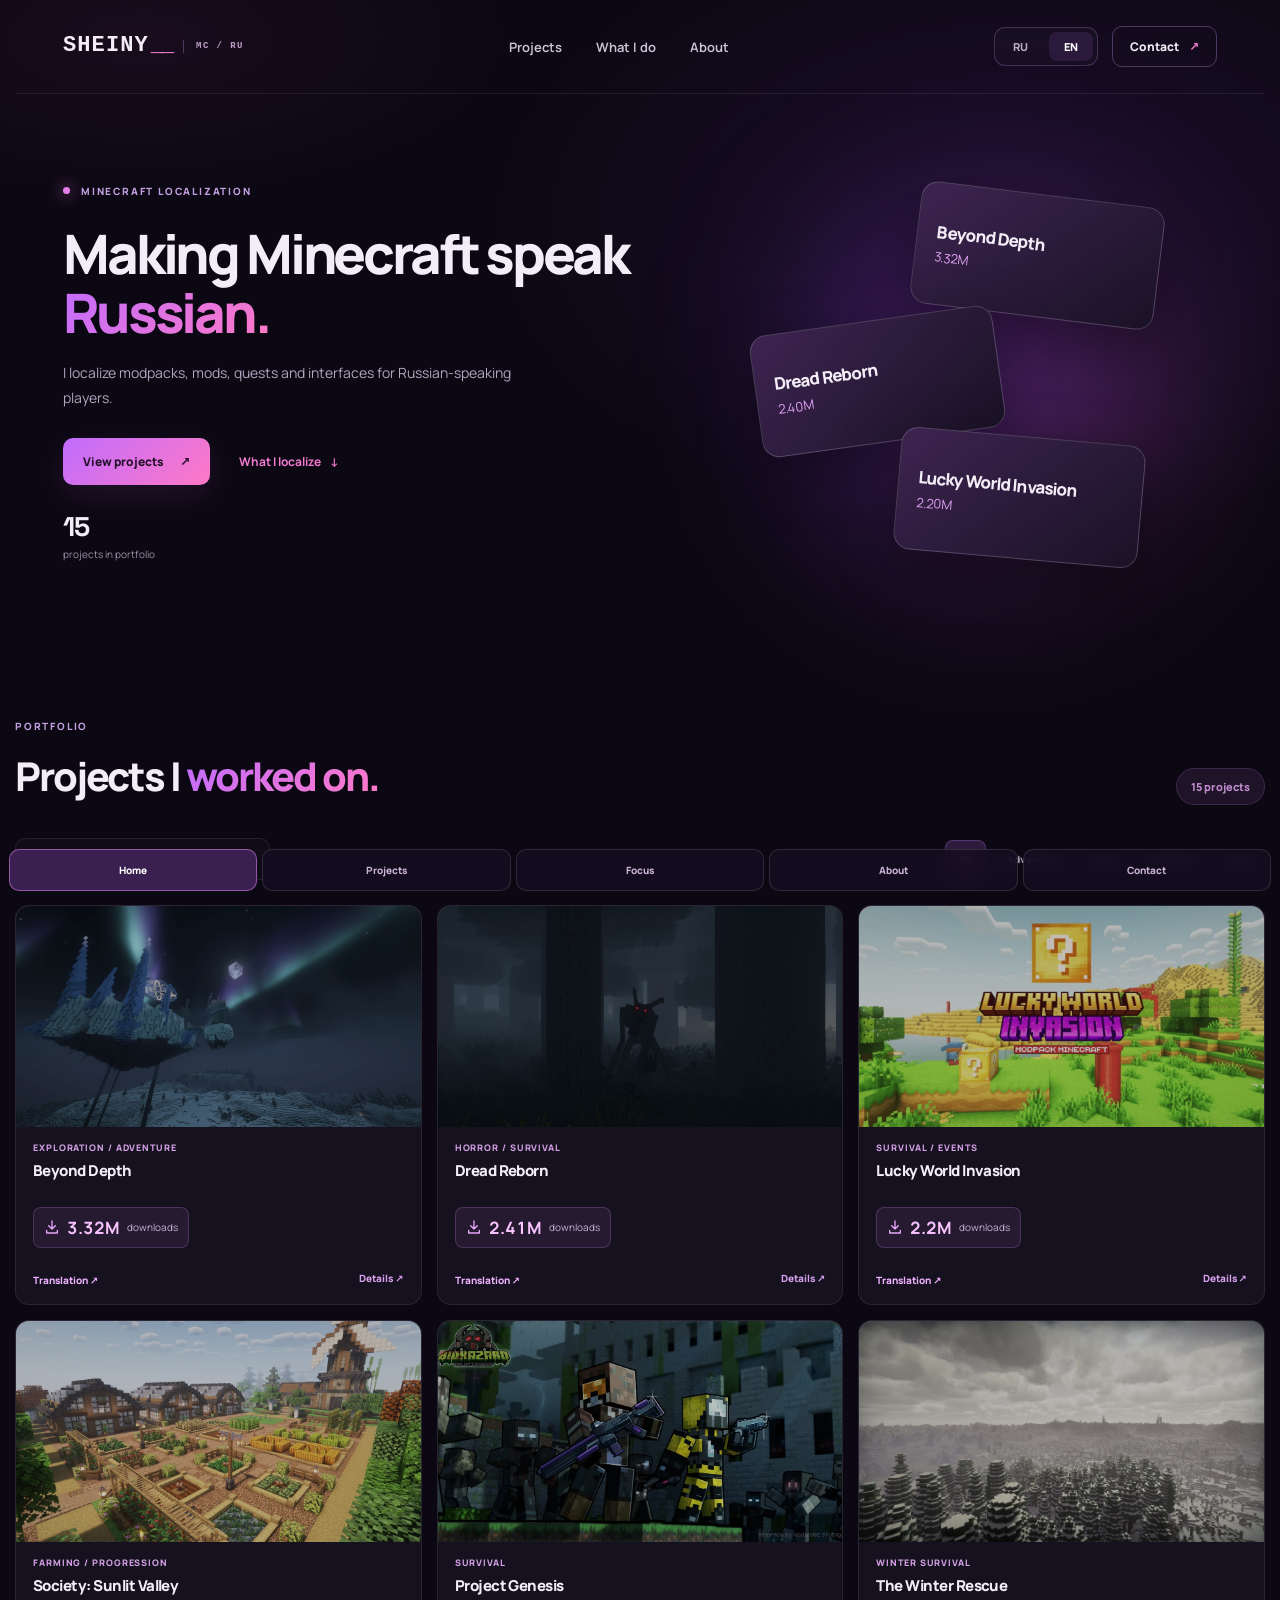
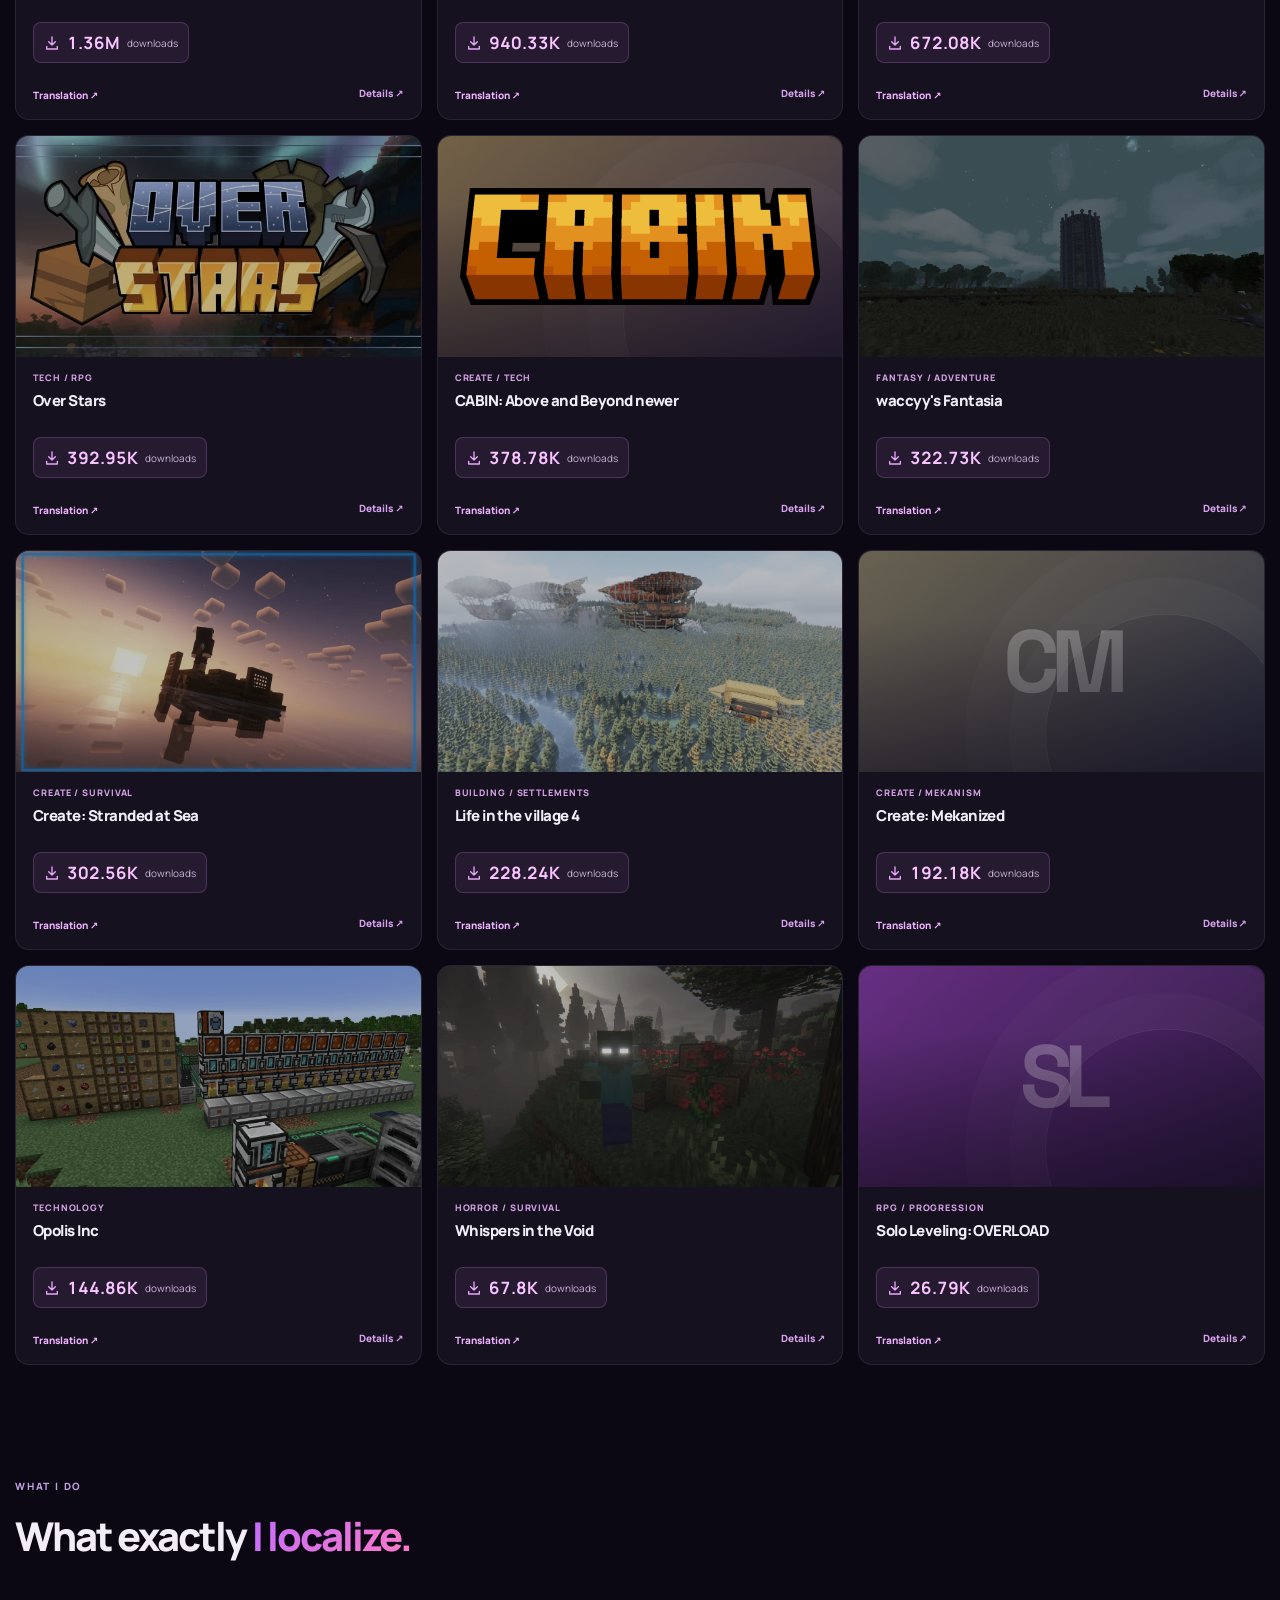
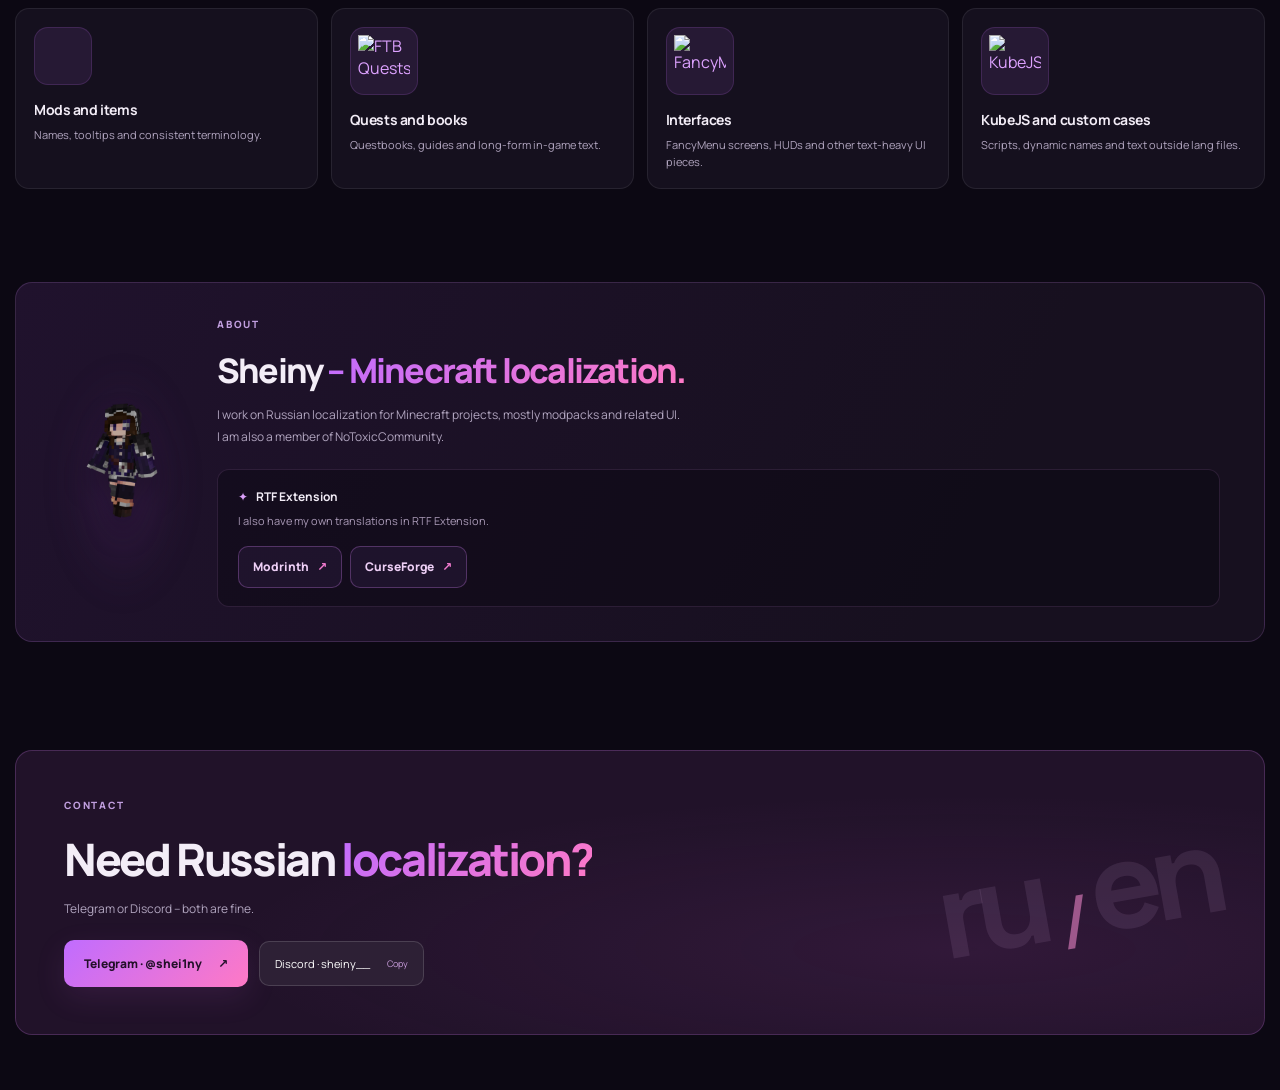
==== commit b8026f45: "Add official Fantasia gallery image and verify Opolis gallery source" ====
--- a/index.html
+++ b/index.html
@@ -88,7 +88,7 @@
 <article class="project-card" style="--tile-a:#65819a;--tile-b:#263145"><div class="card-cover"><span class="cover-letter">W</span><img class="cover-photo" src="./assets/winter-author.jpg" alt="The Winter Rescue" loading="lazy" onerror="if(this.dataset.fallback){this.src=this.dataset.fallback;this.removeAttribute('data-fallback')}else this.style.display='none'"><span class="cover-label">Перевод для KennnyMC</span></div><div class="card-body"><span class="card-meta">Зимнее выживание</span><h3 class="card-title">The Winter Rescue</h3><div class="card-downloads"><svg class="download-icon" aria-hidden="true" viewBox="0 0 24 24" width="16" height="16" fill="none" stroke="currentColor" stroke-width="2" stroke-linecap="round" stroke-linejoin="round"><path d="M12 3v12m-5-5 5 5 5-5M4 17v4h16v-4"/></svg><strong>672,08 тыс.</strong><small>скачиваний</small></div><div class="card-footer"><a class="translation-action" href="https://kennyminecraft.ru/translations/the-winter-rescue" target="_blank" rel="noopener noreferrer">Русификатор ↗</a><a class="catalog-static-link" href="https://www.curseforge.com/minecraft/modpacks/the-winter-rescue" target="_blank" rel="noopener noreferrer">Подробнее ↗</a></div></div></article>
 <article class="project-card" style="--tile-a:#394882;--tile-b:#171530"><div class="card-cover"><span class="cover-letter">OS</span><img class="cover-photo" src="./assets/cover-over-stars.webp" alt="Over Stars" loading="lazy" onerror="if(this.dataset.fallback){this.src=this.dataset.fallback;this.removeAttribute('data-fallback')}else this.style.display='none'"><span class="cover-label">Перевод для KennnyMC</span></div><div class="card-body"><span class="card-meta">Технологии / RPG</span><h3 class="card-title">Over Stars</h3><div class="card-downloads"><svg class="download-icon" aria-hidden="true" viewBox="0 0 24 24" width="16" height="16" fill="none" stroke="currentColor" stroke-width="2" stroke-linecap="round" stroke-linejoin="round"><path d="M12 3v12m-5-5 5 5 5-5M4 17v4h16v-4"/></svg><strong>392,95 тыс.</strong><small>скачиваний</small></div><div class="card-footer"><a class="translation-action" href="https://kennyminecraft.ru/translations/over-stars" target="_blank" rel="noopener noreferrer">Русификатор ↗</a><a class="catalog-static-link" href="https://www.curseforge.com/minecraft/modpacks/over-stars" target="_blank" rel="noopener noreferrer">Подробнее ↗</a></div></div></article>
 <article class="project-card" style="--tile-a:#736246;--tile-b:#30263e"><div class="card-cover"><span class="cover-letter">CA</span><img class="cover-photo" src="./assets/cabin-logo.png" alt="CABIN: Above and Beyond newer" loading="lazy" onerror="if(this.dataset.fallback){this.src=this.dataset.fallback;this.removeAttribute('data-fallback')}else this.style.display='none'"><span class="cover-label">Перевод для KennnyMC</span></div><div class="card-body"><span class="card-meta">Create / технологии</span><h3 class="card-title">CABIN: Above and Beyond newer</h3><div class="card-downloads"><svg class="download-icon" aria-hidden="true" viewBox="0 0 24 24" width="16" height="16" fill="none" stroke="currentColor" stroke-width="2" stroke-linecap="round" stroke-linejoin="round"><path d="M12 3v12m-5-5 5 5 5-5M4 17v4h16v-4"/></svg><strong>378,78 тыс.</strong><small>скачиваний</small></div><div class="card-footer"><a class="translation-action" href="https://kennyminecraft.ru/translations/cabin-create-above-beyond-in-newer" target="_blank" rel="noopener noreferrer">Русификатор ↗</a><a class="catalog-static-link" href="https://www.curseforge.com/minecraft/modpacks/cabin" target="_blank" rel="noopener noreferrer">Подробнее ↗</a></div></div></article>
-<article class="project-card" style="--tile-a:#715587;--tile-b:#2a2046"><div class="card-cover"><span class="cover-letter">WF</span><span class="cover-label">Перевод для KennnyMC</span></div><div class="card-body"><span class="card-meta">Фэнтези / приключения</span><h3 class="card-title">waccyy's Fantasia</h3><div class="card-downloads"><svg class="download-icon" aria-hidden="true" viewBox="0 0 24 24" width="16" height="16" fill="none" stroke="currentColor" stroke-width="2" stroke-linecap="round" stroke-linejoin="round"><path d="M12 3v12m-5-5 5 5 5-5M4 17v4h16v-4"/></svg><strong>322,73 тыс.</strong><small>скачиваний</small></div><div class="card-footer"><a class="translation-action" href="https://kennyminecraft.ru/translations/waccyy-s-fantasia" target="_blank" rel="noopener noreferrer">Русификатор ↗</a><a class="catalog-static-link" href="https://www.curseforge.com/minecraft/modpacks/waccyys-fantasia" target="_blank" rel="noopener noreferrer">Подробнее ↗</a></div></div></article>
+<article class="project-card" style="--tile-a:#715587;--tile-b:#2a2046"><div class="card-cover"><span class="cover-letter">WF</span><img class="cover-photo" src="./assets/verified-waccyys-fantasia.webp" alt="waccyy&#39;s Fantasia" loading="lazy"><span class="cover-label">Перевод для KennnyMC</span></div><div class="card-body"><span class="card-meta">Фэнтези / приключения</span><h3 class="card-title">waccyy's Fantasia</h3><div class="card-downloads"><svg class="download-icon" aria-hidden="true" viewBox="0 0 24 24" width="16" height="16" fill="none" stroke="currentColor" stroke-width="2" stroke-linecap="round" stroke-linejoin="round"><path d="M12 3v12m-5-5 5 5 5-5M4 17v4h16v-4"/></svg><strong>322,73 тыс.</strong><small>скачиваний</small></div><div class="card-footer"><a class="translation-action" href="https://kennyminecraft.ru/translations/waccyy-s-fantasia" target="_blank" rel="noopener noreferrer">Русификатор ↗</a><a class="catalog-static-link" href="https://www.curseforge.com/minecraft/modpacks/waccyys-fantasia" target="_blank" rel="noopener noreferrer">Подробнее ↗</a></div></div></article>
 <article class="project-card" style="--tile-a:#50428b;--tile-b:#1e213e"><div class="card-cover"><span class="cover-letter">CS</span><img class="cover-photo" src="./assets/cover-create-stranded-at-sea.webp" alt="Create: Stranded at Sea" loading="lazy" onerror="if(this.dataset.fallback){this.src=this.dataset.fallback;this.removeAttribute('data-fallback')}else this.style.display='none'"><span class="cover-label">Перевод для KennnyMC</span></div><div class="card-body"><span class="card-meta">Create / выживание</span><h3 class="card-title">Create: Stranded at Sea</h3><div class="card-downloads"><svg class="download-icon" aria-hidden="true" viewBox="0 0 24 24" width="16" height="16" fill="none" stroke="currentColor" stroke-width="2" stroke-linecap="round" stroke-linejoin="round"><path d="M12 3v12m-5-5 5 5 5-5M4 17v4h16v-4"/></svg><strong>302,56 тыс.</strong><small>скачиваний</small></div><div class="card-footer"><a class="translation-action" href="https://kennyminecraft.ru/translations/create-stranded-at-sea-8ece" target="_blank" rel="noopener noreferrer">Русификатор ↗</a><a class="catalog-static-link" href="https://www.curseforge.com/minecraft/modpacks/create-stranded-at-sea" target="_blank" rel="noopener noreferrer">Подробнее ↗</a></div></div></article>
 <article class="project-card" style="--tile-a:#71564e;--tile-b:#293b32"><div class="card-cover"><span class="cover-letter">LV</span><img class="cover-photo" src="./assets/verified-life-village.webp" alt="Life in the village 4" loading="lazy" onerror="if(this.dataset.fallback){this.src=this.dataset.fallback;this.removeAttribute('data-fallback')}else this.style.display='none'"><span class="cover-label">Перевод для KennnyMC</span></div><div class="card-body"><span class="card-meta">Строительство / поселения</span><h3 class="card-title">Life in the village 4</h3><div class="card-downloads"><svg class="download-icon" aria-hidden="true" viewBox="0 0 24 24" width="16" height="16" fill="none" stroke="currentColor" stroke-width="2" stroke-linecap="round" stroke-linejoin="round"><path d="M12 3v12m-5-5 5 5 5-5M4 17v4h16v-4"/></svg><strong>228,24 тыс.</strong><small>скачиваний</small></div><div class="card-footer"><a class="translation-action" href="https://kennyminecraft.ru/translations/life-in-the-village-4" target="_blank" rel="noopener noreferrer">Русификатор ↗</a><a class="catalog-static-link" href="https://www.curseforge.com/minecraft/modpacks/life-in-the-village-4" target="_blank" rel="noopener noreferrer">Подробнее ↗</a></div></div></article>
 <article class="project-card" style="--tile-a:#696251;--tile-b:#26283b"><div class="card-cover"><span class="cover-letter">CM</span><span class="cover-label">Перевод для KennnyMC</span></div><div class="card-body"><span class="card-meta">Create / Mekanism</span><h3 class="card-title">Create: Mekanized</h3><div class="card-downloads"><svg class="download-icon" aria-hidden="true" viewBox="0 0 24 24" width="16" height="16" fill="none" stroke="currentColor" stroke-width="2" stroke-linecap="round" stroke-linejoin="round"><path d="M12 3v12m-5-5 5 5 5-5M4 17v4h16v-4"/></svg><strong>192,18 тыс.</strong><small>скачиваний</small></div><div class="card-footer"><a class="translation-action" href="https://kennyminecraft.ru/translations/create-mekanized" target="_blank" rel="noopener noreferrer">Русификатор ↗</a><a class="catalog-static-link" href="https://www.curseforge.com/minecraft/modpacks/create-mekanized" target="_blank" rel="noopener noreferrer">Подробнее ↗</a></div></div></article>
@@ -288,7 +288,7 @@
 ];
 const restoredCovers={"Whispers in the Void":"./assets/verified-whispers.webp","The Winter Rescue":"./assets/winter.webp","Society: Sunlit Valley":"./assets/society.webp","Create: Stranded at Sea":"./assets/cover-create-stranded-at-sea.webp","Lucky World Invasion":"./assets/cover-lucky-world-invasion.webp"};
 for(const p of projects){p.img=restoredCovers[p.name]||p.img;}
-const coverMap={"Whispers in the Void":{"src":"./assets/verified-whispers.webp"},"The Winter Rescue":{"src":"./assets/winter-author.jpg"},"Society: Sunlit Valley":{"src":"./assets/verified-society.webp"},"Life in the village 4":{"src":"./assets/verified-life-village.webp"},"CABIN: Above and Beyond newer":{"src":"./assets/cabin-logo.png"},"Lucky World Invasion":{"src":"./assets/cover-lucky-world-invasion.webp","fallback":"./assets/lucky-icon.png"},"Create: Stranded at Sea":{"src":"./assets/cover-create-stranded-at-sea.webp"},"Beyond Depth":{"src":"./assets/verified-beyond-depth.webp"},"Project Genesis":{"src":"./assets/cover-project-genesis.webp"},"Over Stars":{"src":"./assets/cover-over-stars.webp"},"Opolis Inc":{"src":"./assets/cover-opolis-inc.webp"},"Dread Reborn":{"src":"./assets/verified-dread-reborn.webp"}};
+const coverMap={"waccyy's Fantasia":{"src":"./assets/verified-waccyys-fantasia.webp"},"Whispers in the Void":{"src":"./assets/verified-whispers.webp"},"The Winter Rescue":{"src":"./assets/winter-author.jpg"},"Society: Sunlit Valley":{"src":"./assets/verified-society.webp"},"Life in the village 4":{"src":"./assets/verified-life-village.webp"},"CABIN: Above and Beyond newer":{"src":"./assets/cabin-logo.png"},"Lucky World Invasion":{"src":"./assets/cover-lucky-world-invasion.webp","fallback":"./assets/lucky-icon.png"},"Create: Stranded at Sea":{"src":"./assets/cover-create-stranded-at-sea.webp"},"Beyond Depth":{"src":"./assets/verified-beyond-depth.webp"},"Project Genesis":{"src":"./assets/cover-project-genesis.webp"},"Over Stars":{"src":"./assets/cover-over-stars.webp"},"Opolis Inc":{"src":"./assets/cover-opolis-inc.webp"},"Dread Reborn":{"src":"./assets/verified-dread-reborn.webp"}};
 for(const p of projects){const e=coverMap[p.name];if(e){p.img=e.src;p.imgFallback=e.fallback||''}}
 projects.sort((a,b)=>(b.downloads||0)-(a.downloads||0));
 const directTranslationLinks={"Whispers in the Void":"https://kennyminecraft.ru/translations/whispers-in-the-void-a-horror-adventure-quests-ecde","The Winter Rescue":"https://kennyminecraft.ru/translations/the-winter-rescue","Solo Leveling: OVERLOAD":"https://kennyminecraft.ru/translations/solo-leveling-overload","Society: Sunlit Valley":"https://kennyminecraft.ru/translations/society-sunlit-valley","Project Genesis":"https://kennyminecraft.ru/translations/biohazard-project-genesis-the-ultimate-apocalypse","Over Stars":"https://kennyminecraft.ru/translations/over-stars","Opolis Inc":"https://kennyminecraft.ru/translations/opolis-inc-cd6c","Lucky World Invasion":"https://kennyminecraft.ru/translations/lucky-world-invasion","Life in the village 4":"https://kennyminecraft.ru/translations/life-in-the-village-4","waccyy's Fantasia":"https://kennyminecraft.ru/translations/waccyy-s-fantasia","Dread Reborn":"https://kennyminecraft.ru/translations/dread-a-horror-survival-pack","Create: Stranded at Sea":"https://kennyminecraft.ru/translations/create-stranded-at-sea-8ece","Create: Mekanized":"https://kennyminecraft.ru/translations/create-mekanized","CABIN: Above and Beyond newer":"https://kennyminecraft.ru/translations/cabin-create-above-beyond-in-newer","Beyond Depth":"https://kennyminecraft.ru/translations/beyond-depth"};
